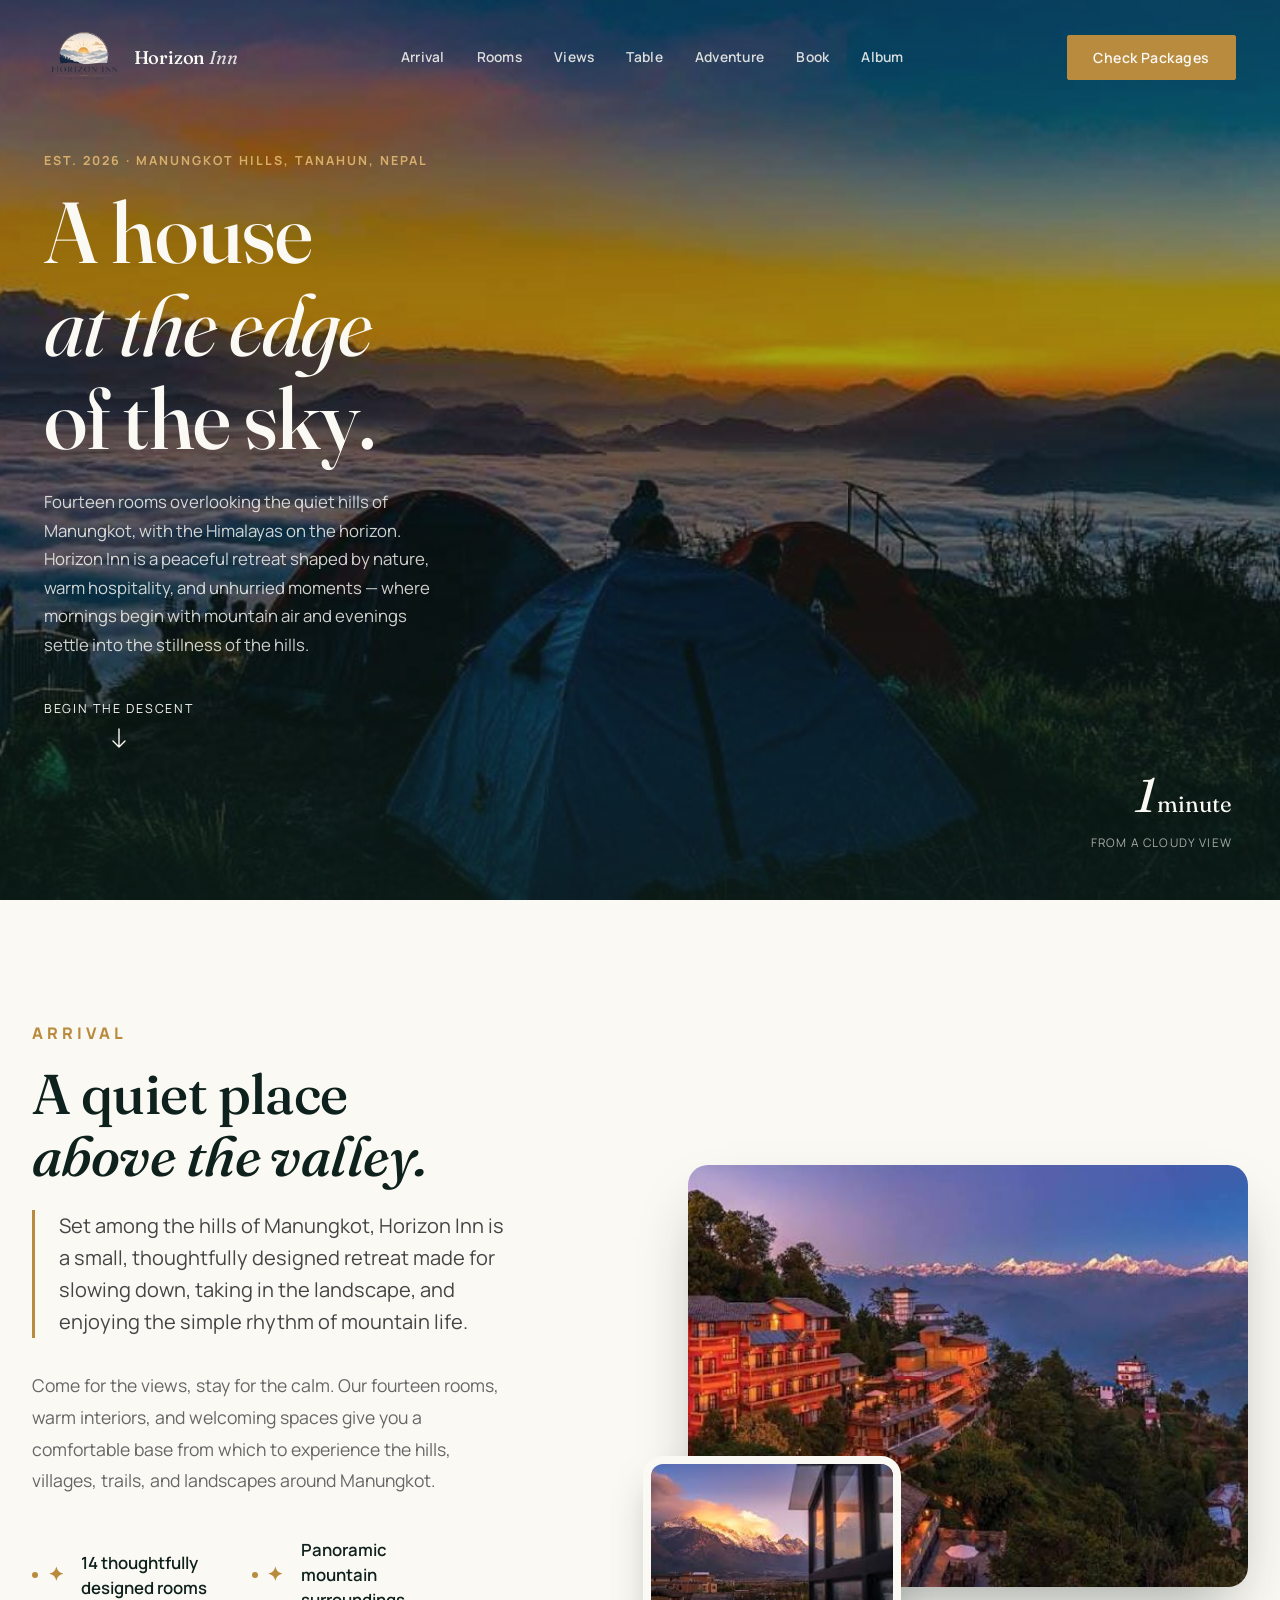
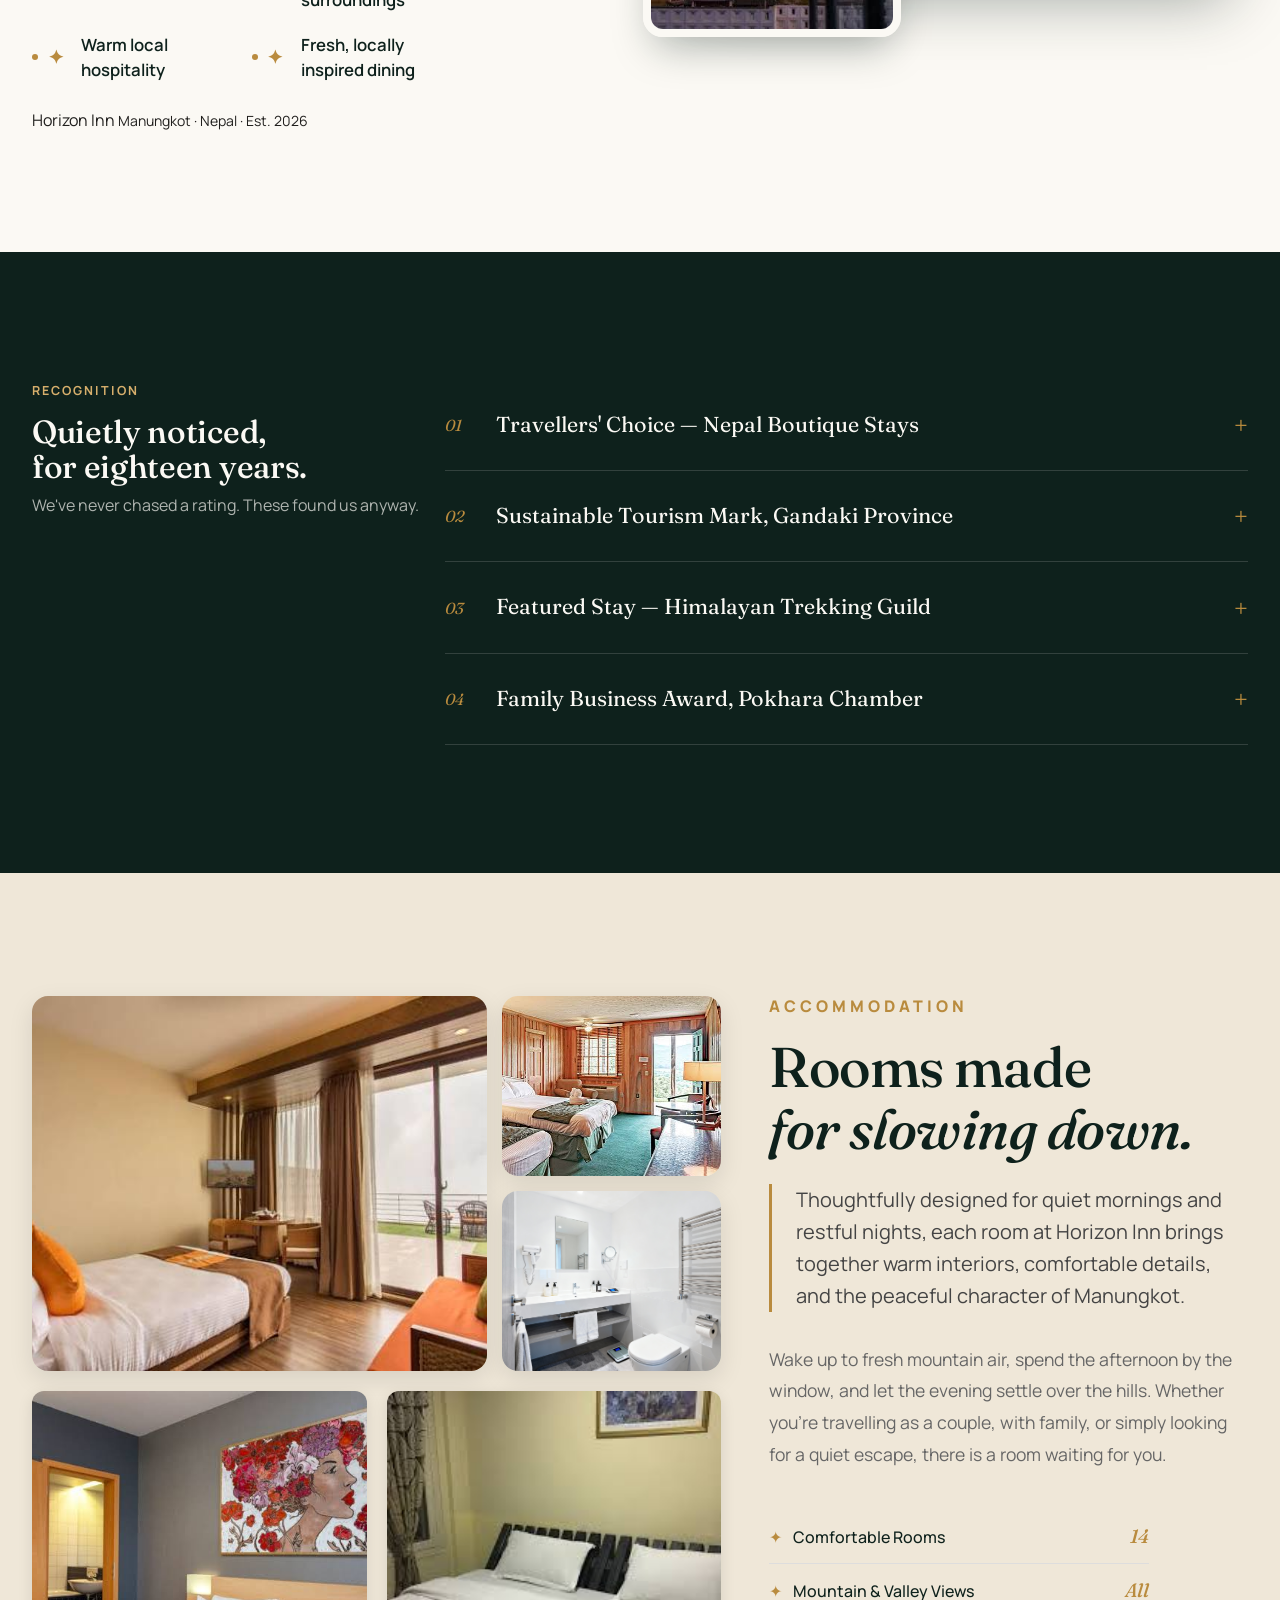
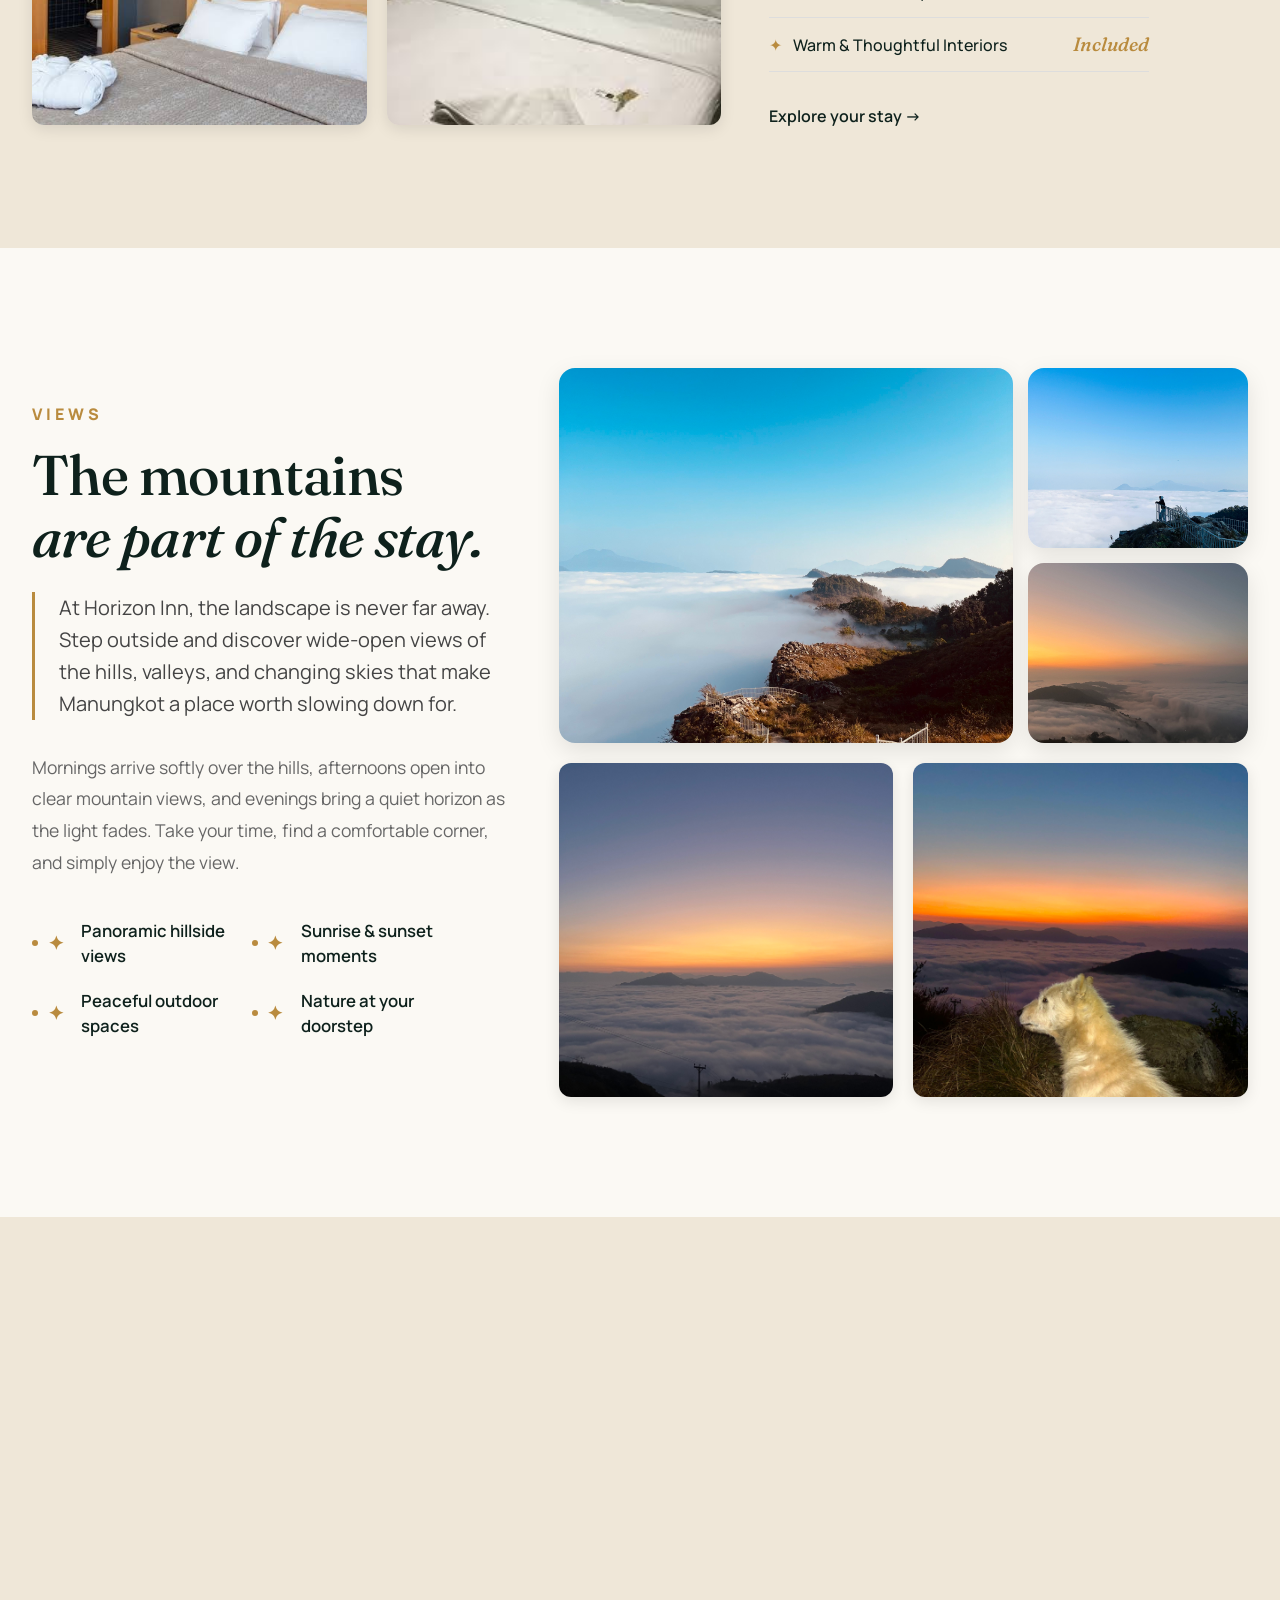
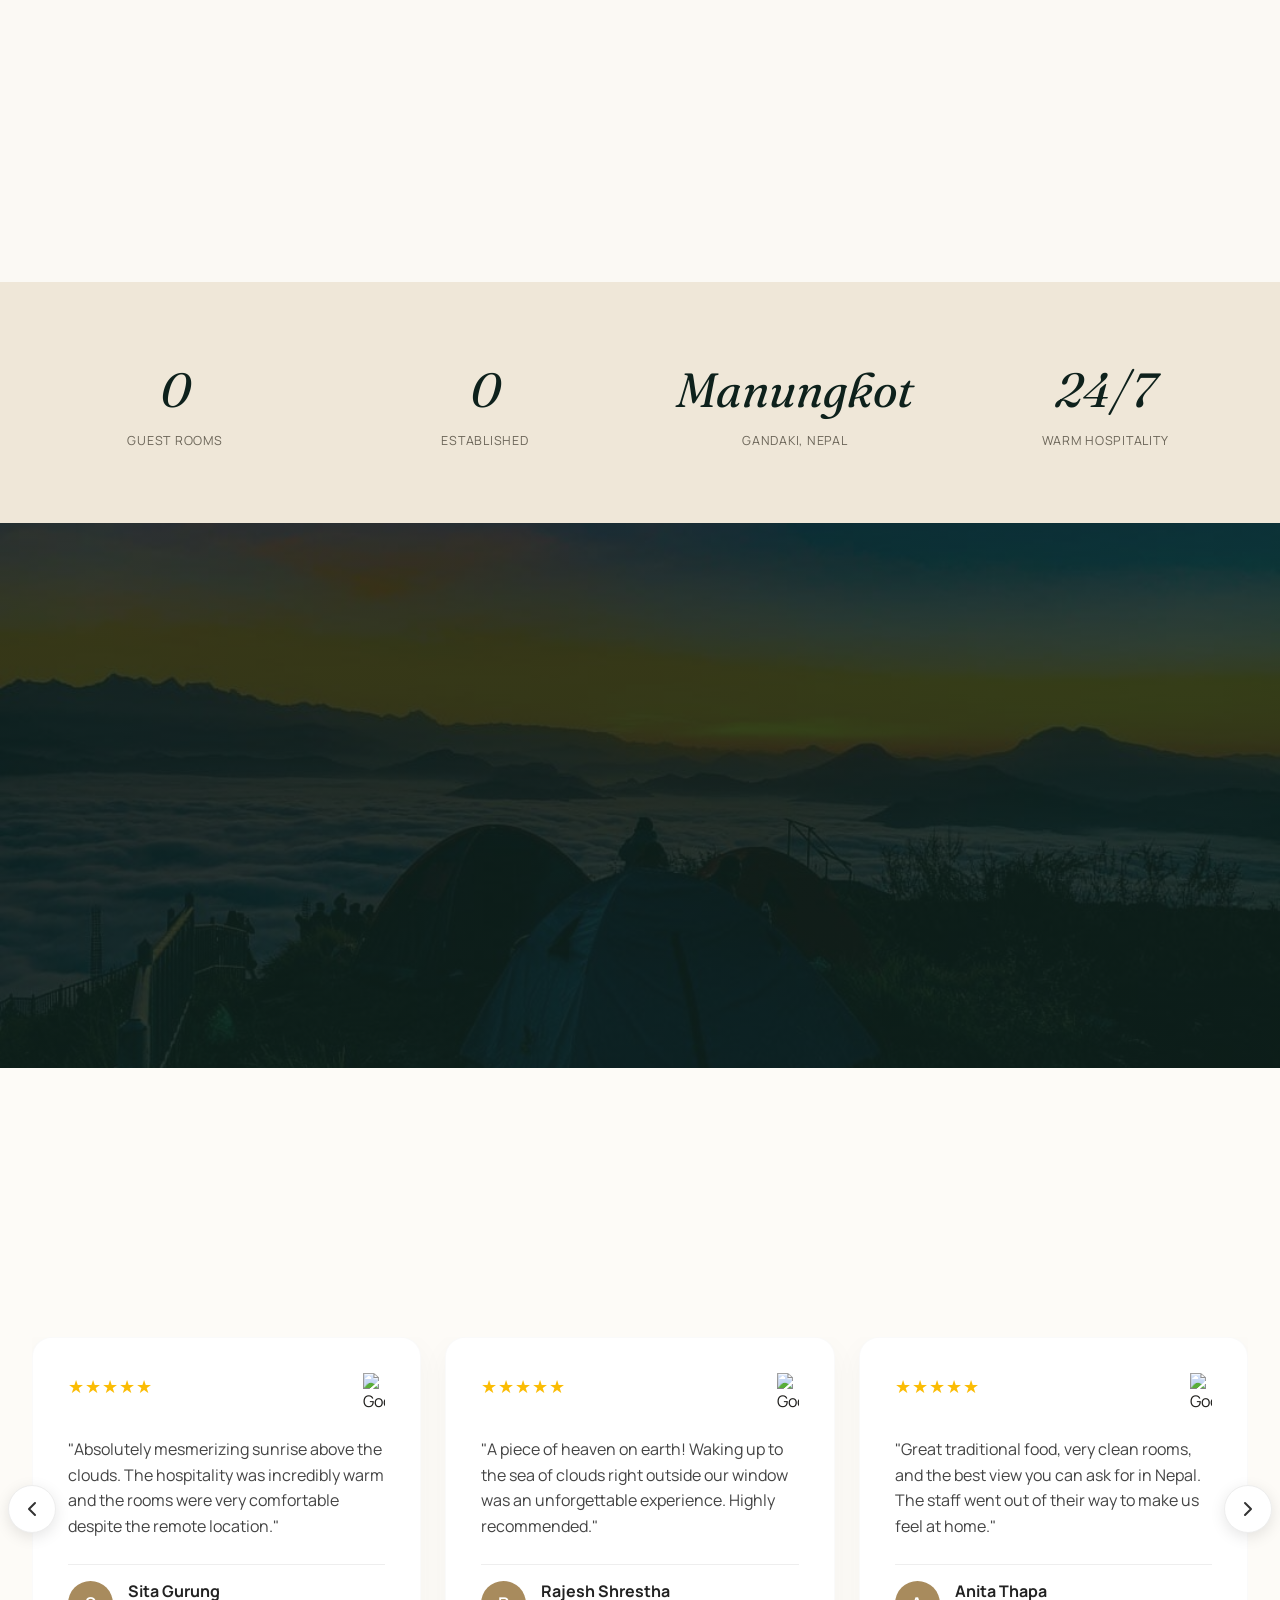
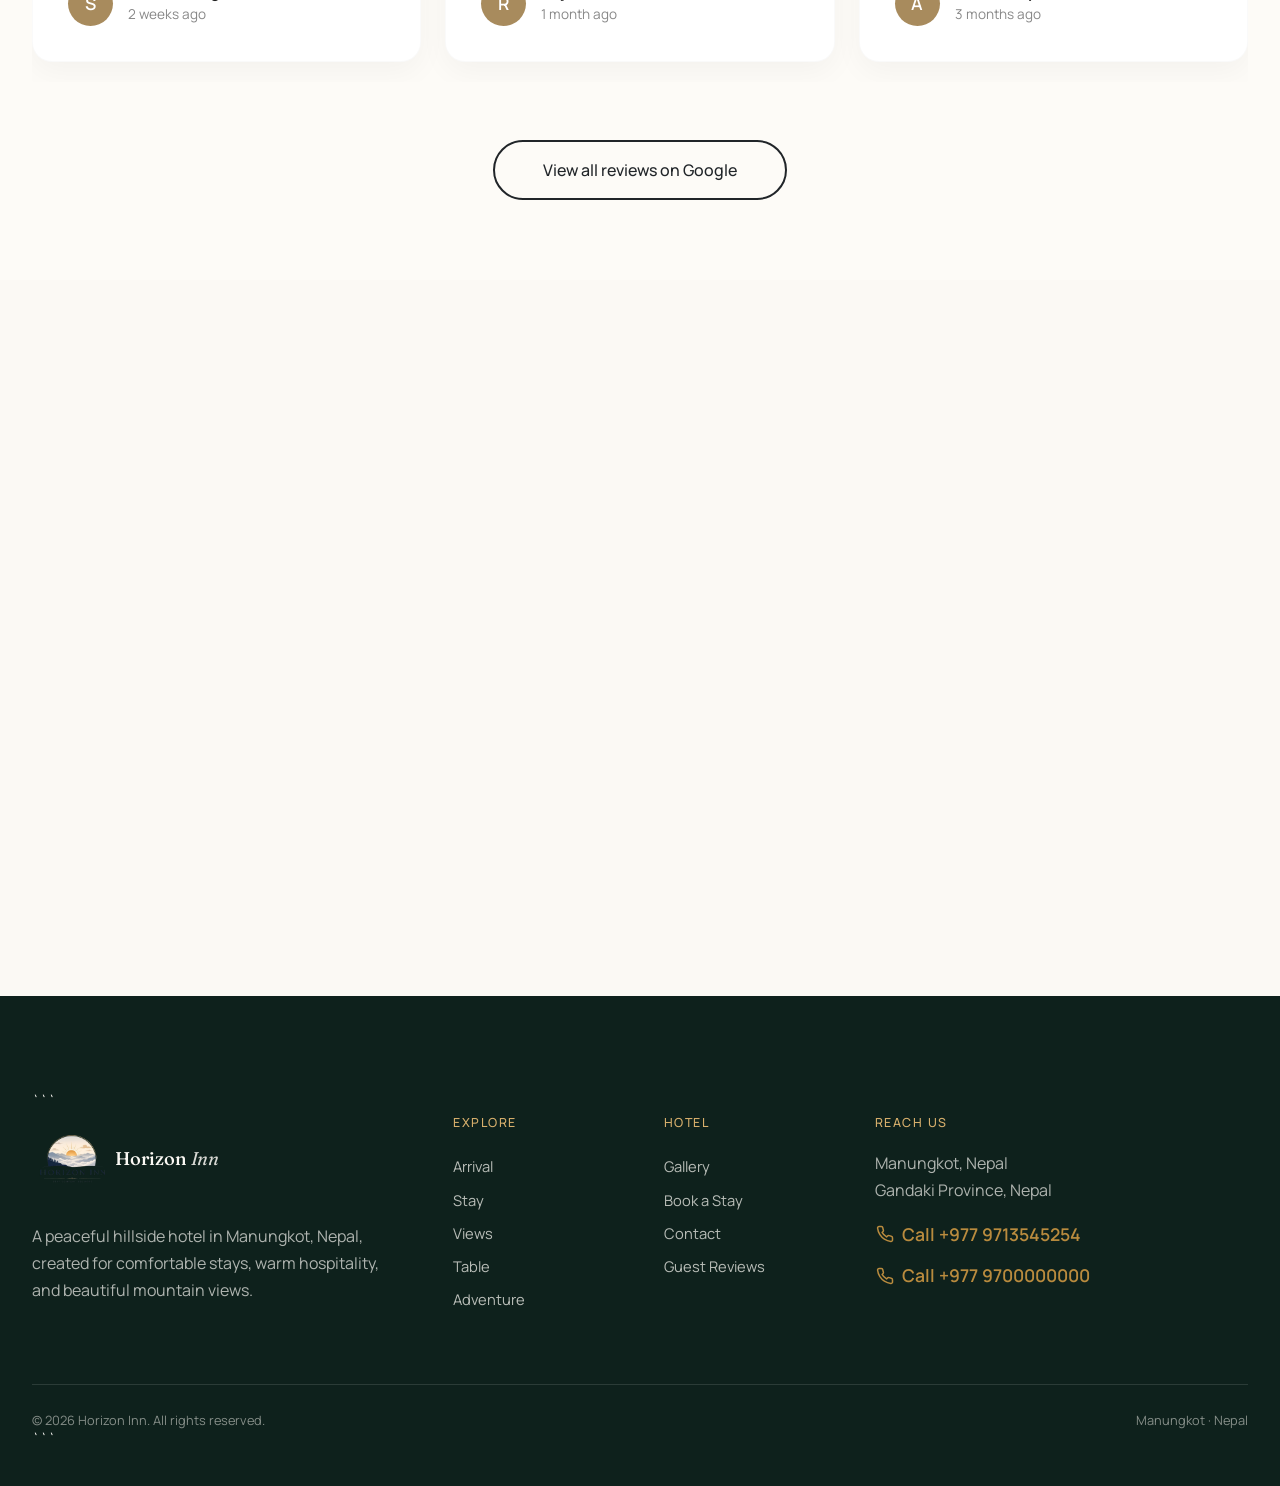
==== index.html @ 25fecc18 "Initial commit" ====
<!DOCTYPE html>
<html lang="en">
<head>
<meta charset="UTF-8">
<meta name="viewport" content="width=device-width, initial-scale=1.0">
<title>Horizon Inn — Himalayan Resort &amp; Spa</title>

<link rel="preconnect" href="https://fonts.googleapis.com">
<link rel="preconnect" href="https://fonts.gstatic.com" crossorigin>
<link href="https://fonts.googleapis.com/css2?family=Fraunces:ital,opsz,wght@0,9..144,300;0,9..144,400;0,9..144,500;0,9..144,600;1,9..144,400&family=Manrope:wght@400;500;600;700;800&display=swap" rel="stylesheet">

<link href="https://cdn.jsdelivr.net/npm/bootstrap@5.3.3/dist/css/bootstrap.min.css" rel="stylesheet">
<link rel="stylesheet" href="style.css">
</head>
<body>

<!-- NAV -->

<header class="site-nav" id="siteNav">
  <div class="nav-inner">

    <!-- BRAND -->
    <a href="#top" class="brand">
      <img
        src="images/logo1.png"
        alt="Horizon Inn Logo"
        style="height: 80px; width: auto; object-fit: contain;"
      >
      <span class="brand-text">Horizon <em>Inn</em></span>
    </a>

    <!-- DESKTOP NAVIGATION -->
    <nav class="nav-links d-none d-lg-flex" aria-label="Primary">

      <a href="#arrival">
        Arrival
      </a>

      <a href="#stay">
        Rooms
      </a>

      <a href="#view">
        Views
      </a>

      <a href="#gastronomy">
        Table
      </a>

      <a href="#adventure">
        Adventure
      </a>

      <a href="#book">
        Book
      </a>

      <a href="album.html" class="nav-link-highlight">
        Album
      </a>

    </nav>

    <!-- CHECK PACKAGES -->
    <button
      class="btn btn-brass d-none d-lg-inline-flex"
      data-bs-toggle="modal"
      data-bs-target="#bookModal"
    >
      Check Packages
    </button>

    <!-- MOBILE MENU BUTTON -->
    <button
      class="nav-toggle d-lg-none"
      id="navToggle"
      aria-label="Open menu"
      aria-expanded="false"
    >
      <span></span>
      <span></span>
      <span></span>
    </button>

  </div>

  <!-- MOBILE NAVIGATION -->
  <div class="mobile-panel" id="mobilePanel">

    <a href="#arrival">Arrival
    </a>

    <a href="#stay">Rooms
    </a>

    <a href="#view">Views
    </a>

    <a href="#gastronomy">Table
    </a>

    <a href="#adventure">Adventure
    </a>

    <a href="#book">Book
    </a>

    <a href="album.html">Album
    </a>

  </div>
</header>

<!-- HERO -->
<section class="hero" id="top">
  <div class="hero-bg">
    <img src="images/main.jpg" alt="Himalayan peaks at dawn over Horizon Inn" loading="eager">
    <div class="hero-scrim"></div>
  </div>

  <div class="hero-content">
    <p class="eyebrow" data-reveal>Est. 2026 · Manungkot Hills, Tanahun, Nepal</p>
    <h1 data-reveal>A house<br><span class="italic">at the edge</span><br>of the sky.</h1>
    <p class="hero-sub" data-reveal>Fourteen rooms overlooking the quiet hills of Manungkot, with the Himalayas on the horizon. Horizon Inn is a peaceful retreat shaped by nature, warm hospitality, and unhurried moments — where mornings begin with mountain air and evenings settle into the stillness of the hills.</p>
    <a href="#arrival" class="scroll-cue" data-reveal>
      <span>Begin the descent</span>
      <svg width="14" height="22" viewBox="0 0 14 22"><path d="M7 1v18M1 13l6 6 6-6" stroke="currentColor" stroke-width="1.4" fill="none" stroke-linecap="round" stroke-linejoin="round"/></svg>
    </a>
  </div>

  <div class="hero-count">
    <span class="count-num" data-count="1">0</span><span class="count-suffix">minute</span>
    <span class="count-label"> from a cloudy view</span>
  </div>
</section>

<!-- I. ARRIVAL / ABOUT -->
<style>
  .arrival-img-wrapper .img-a, .arrival-img-wrapper .img-b {
    border-radius: 20px;
    transition: all 0.5s cubic-bezier(0.25, 0.8, 0.25, 1);
  }
  .arrival-img-wrapper .img-b {
    border: 8px solid var(--ivory);
  }
  .arrival-img-wrapper:hover .img-a {
    filter: brightness(1.1) saturate(1.15) sepia(0.05);
    transform: translateY(-8px) scale(1.02);
    box-shadow: 0 25px 50px rgba(0,0,0,0.15);
  }
  .arrival-img-wrapper:hover .img-b {
    filter: brightness(1.15) saturate(1.1);
    transform: translateY(8px) scale(1.05);
    box-shadow: 0 15px 35px rgba(0,0,0,0.2);
  }
</style>
<section class="section chapter" id="arrival">
  <div class="container">
    <div class="row align-items-center g-5">

      <!-- TEXT -->
      <div class="col-lg-5" data-reveal>
        
        <p class="eyebrow" style="font-weight: 800; font-size: 1rem; color: var(--brass); letter-spacing: 4px; text-transform: uppercase; margin-bottom: 1rem;">ARRIVAL</p>
        <h2 style="font-size: 3.5rem; line-height: 1.1; margin-bottom: 1.5rem; font-family: 'Fraunces', serif;">A quiet place<br><span style="color: var(--pine-deep); font-style: italic;">above the valley.</span></h2>
        
        <div style="border-left: 3px solid var(--brass); padding-left: 1.5rem; margin-bottom: 2rem;">
          <p class="lead-text" style="font-size: 1.25rem; color: #444; line-height: 1.6;">
            Set among the hills of Manungkot, Horizon Inn is a small, thoughtfully
            designed retreat made for slowing down, taking in the landscape, and
            enjoying the simple rhythm of mountain life.
          </p>
        </div>
        
        <p style="font-size: 1.1rem; color: #666; line-height: 1.8; margin-bottom: 2.5rem;">
          Come for the views, stay for the calm. Our fourteen rooms, warm
          interiors, and welcoming spaces give you a comfortable base from
          which to experience the hills, villages, trails, and landscapes
          around Manungkot.
        </p>

        <div class="trait-grid two-col" style="display: grid; grid-template-columns: 1fr 1fr; gap: 1.2rem;">
          <div class="trait" style="font-weight: 600; font-size: 1.05rem; color: var(--pine-deep);"><span style="color: var(--brass); margin-right: 8px; font-size: 1.2rem;">✦</span> 14 thoughtfully designed rooms</div>
          <div class="trait" style="font-weight: 600; font-size: 1.05rem; color: var(--pine-deep);"><span style="color: var(--brass); margin-right: 8px; font-size: 1.2rem;">✦</span> Panoramic mountain surroundings</div>
          <div class="trait" style="font-weight: 600; font-size: 1.05rem; color: var(--pine-deep);"><span style="color: var(--brass); margin-right: 8px; font-size: 1.2rem;">✦</span> Warm local hospitality</div>
          <div class="trait" style="font-weight: 600; font-size: 1.05rem; color: var(--pine-deep);"><span style="color: var(--brass); margin-right: 8px; font-size: 1.2rem;">✦</span> Fresh, locally inspired dining</div>
        </div>
        <div class="arrival-note">
          <span>Horizon Inn</span>
          <small>Manungkot · Nepal · Est. 2026</small>
        </div>
      </div>

      <!-- IMAGES (ON THE RIGHT SIDE) -->
      <div class="col-lg-7" data-reveal>
        <div class="stack-frame arrival-img-wrapper">
          <img class="img-a" src="images/hotalview1.jpeg" alt="Horizon Inn overlooking the hills of Manungkot">
          <img class="img-b" src="images/hotalview2.jpeg" alt="Interior and surroundings of Horizon Inn">
        </div>
      </div>

    </div>
  </div>
</section>

<!-- AWARDS / RECOGNITION ACCORDION -->
<section class="section accolades">
  <div class="container">
    <div class="row">
      <div class="col-lg-4" data-reveal>
        <p class="eyebrow eyebrow-light">Recognition</p>
        <h2 class="text-ivory">Quietly noticed,<br>for eighteen years.</h2>
        <p class="text-ivory-70">We've never chased a rating. These found us anyway.</p>
      </div>
      <div class="col-lg-8" data-reveal>
        <div class="accordion accolade-accordion" id="accoladeAccordion">

          <div class="accolade-item">
            <button class="accolade-toggle" data-bs-toggle="collapse" data-bs-target="#acc1">
              <span class="acc-num">01</span>
              <span class="acc-title">Travellers' Choice — Nepal Boutique Stays</span>
              <span class="acc-plus">+</span>
            </button>
            <div id="acc1" class="collapse accolade-body" data-bs-parent="#accoladeAccordion">
              <p>Named among the top small hotels in Nepal three years running, based on guest reviews rather than paid placement — the only metric we've ever cared about.</p>
            </div>
          </div>

          <div class="accolade-item">
            <button class="accolade-toggle" data-bs-toggle="collapse" data-bs-target="#acc2">
              <span class="acc-num">02</span>
              <span class="acc-title">Sustainable Tourism Mark, Gandaki Province</span>
              <span class="acc-plus">+</span>
            </button>
            <div id="acc2" class="collapse accolade-body" data-bs-parent="#accoladeAccordion">
              <p>Awarded for solar water heating, greywater reuse in the terraced gardens, and a kitchen that sources over 70% of produce within an eight-kilometre radius.</p>
            </div>
          </div>

          <div class="accolade-item">
            <button class="accolade-toggle" data-bs-toggle="collapse" data-bs-target="#acc3">
              <span class="acc-num">03</span>
              <span class="acc-title">Featured Stay — Himalayan Trekking Guild</span>
              <span class="acc-plus">+</span>
            </button>
            <div id="acc3" class="collapse accolade-body" data-bs-parent="#accoladeAccordion">
              <p>Recommended as a base camp for the Mardi Himal and Poon Hill routes, thanks to our in-house guiding team and early-departure breakfasts.</p>
            </div>
          </div>

          <div class="accolade-item">
            <button class="accolade-toggle" data-bs-toggle="collapse" data-bs-target="#acc4">
              <span class="acc-num">04</span>
              <span class="acc-title">Family Business Award, Pokhara Chamber</span>
              <span class="acc-plus">+</span>
            </button>
            <div id="acc4" class="collapse accolade-body" data-bs-parent="#accoladeAccordion">
              <p>Recognised for three generations of continuous family ownership and for training over forty local staff who've gone on to lead their own ventures.</p>
            </div>
          </div>

        </div>
      </div>
    </div>
  </div>
</section>

<!-- II. STAY -->
<style>
  .stay-gallery {
    display: grid;
    grid-template-columns: 1.2fr 0.8fr;
    gap: 1.5rem;
  }
  .stay-gallery img {
    width: 100%;
    height: 100%;
    min-height: 250px;
    object-fit: cover;
    border-radius: 20px;
    box-shadow: 0 10px 30px rgba(0,0,0,0.08);
    transition: all 0.5s cubic-bezier(0.25, 0.8, 0.25, 1);
  }
  .stay-gallery img:hover {
    transform: scale(1.03) translateY(-5px);
    box-shadow: 0 20px 40px rgba(0,0,0,0.15);
    filter: brightness(1.05);
  }
  .room-list li {
    transition: padding-left 0.3s ease;
  }
  .room-list li:hover {
    padding-left: 10px;
    color: var(--brass);
    border-bottom-color: var(--brass-light);
  }
</style>
<section class="section chapter alt" id="stay">
  <div class="container">
    <div class="row align-items-center g-5 flex-lg-row-reverse">
      
      <!-- TEXT -->
      <div class="col-lg-5" data-reveal>
        <p class="eyebrow" style="font-weight: 800; font-size: 1rem; color: var(--brass); letter-spacing: 4px; text-transform: uppercase; margin-bottom: 1rem;">ACCOMMODATION</p>
        <h2 style="font-size: 3.5rem; line-height: 1.1; margin-bottom: 1.5rem; font-family: 'Fraunces', serif;">Rooms made<br><span style="color: var(--pine-deep); font-style: italic;">for slowing down.</span></h2>
        
        <div style="border-left: 3px solid var(--brass); padding-left: 1.5rem; margin-bottom: 2rem;">
          <p class="lead-text" style="font-size: 1.25rem; color: #444; line-height: 1.6;">
            Thoughtfully designed for quiet mornings and restful nights, each room
            at Horizon Inn brings together warm interiors, comfortable details,
            and the peaceful character of Manungkot.
          </p>
        </div>
        
        <p style="font-size: 1.1rem; color: #666; line-height: 1.8; margin-bottom: 2.5rem;">
          Wake up to fresh mountain air, spend the afternoon by the window,
          and let the evening settle over the hills. Whether you're travelling
          as a couple, with family, or simply looking for a quiet escape,
          there is a room waiting for you.
        </p>

        <ul class="room-list" style="list-style: none; padding: 0; margin-bottom: 2rem;">
          <li style="display: flex; justify-content: space-between; padding: 12px 0; border-bottom: 1px solid #ddd; font-weight: 500;">
            <span><span style="color: var(--brass); margin-right: 8px;">✦</span> Comfortable Rooms</span>
            <em style="color: var(--brass);">14</em>
          </li>
          <li style="display: flex; justify-content: space-between; padding: 12px 0; border-bottom: 1px solid #ddd; font-weight: 500;">
            <span><span style="color: var(--brass); margin-right: 8px;">✦</span> Mountain & Valley Views</span>
            <em style="color: var(--brass);">All</em>
          </li>
          <li style="display: flex; justify-content: space-between; padding: 12px 0; border-bottom: 1px solid #ddd; font-weight: 500;">
            <span><span style="color: var(--brass); margin-right: 8px;">✦</span> Warm & Thoughtful Interiors</span>
            <em style="color: var(--brass);">Included</em>
          </li>
        </ul>

        <a href="#book" class="link-underline">Explore your stay →</a>
      </div>

      <!-- IMAGES -->
      <div class="col-lg-7" data-reveal>
        <div class="views-bento">
          <div class="bento-item item-1">
            <img src="images/rooms1.jpeg" alt="Guest room at Horizon Inn in Manungkot">
          </div>
          <div class="bento-item item-2">
            <img src="images/room2.jpeg" alt="Mountain view from Horizon Inn room">
          </div>
          <div class="bento-item item-3">
            <img src="images/room3.jpeg" alt="Comfortable guest room">
          </div>
        </div>
        <div class="views-bento-small">
          <div class="bento-item">
            <img src="images/room4.jpeg" alt="Room details">
          </div>
          <div class="bento-item">
            <img src="images/room5.jpeg" alt="Cozy stay">
          </div>
        </div>
      </div>

    </div>
  </div>
</section>


<!-- III. THE VIEW -->
<style>
  .view-img-wrapper .img-a, .view-img-wrapper .img-b {
    border-radius: 20px;
    transition: all 0.5s cubic-bezier(0.25, 0.8, 0.25, 1);
  }
  .view-img-wrapper .img-b {
    border: 8px solid var(--ivory);
  }
  .view-img-wrapper:hover .img-a {
    filter: brightness(1.1) saturate(1.15) sepia(0.05);
    transform: translateY(-8px) scale(1.02);
    box-shadow: 0 25px 50px rgba(0,0,0,0.15);
  }
  .view-img-wrapper:hover .img-b {
    filter: brightness(1.15) saturate(1.1);
    transform: translateY(8px) scale(1.05);
    box-shadow: 0 15px 35px rgba(0,0,0,0.2);
  }
</style>
<section class="section chapter" id="view">
  <div class="container">
    <div class="row align-items-center g-5">

      <div class="col-lg-5" data-reveal>
        
        <p class="eyebrow" style="font-weight: 800; font-size: 1rem; color: var(--brass); letter-spacing: 4px; text-transform: uppercase; margin-bottom: 1rem;">VIEWS</p>
        <h2 style="font-size: 3.5rem; line-height: 1.1; margin-bottom: 1.5rem; font-family: 'Fraunces', serif;">The mountains<br><span style="color: var(--pine-deep); font-style: italic;">are part of the stay.</span></h2>
        
        <div style="border-left: 3px solid var(--brass); padding-left: 1.5rem; margin-bottom: 2rem;">
          <p class="lead-text" style="font-size: 1.25rem; color: #444; line-height: 1.6;">
            At Horizon Inn, the landscape is never far away. Step outside and
            discover wide-open views of the hills, valleys, and changing skies
            that make Manungkot a place worth slowing down for.
          </p>
        </div>
        
        <p style="font-size: 1.1rem; color: #666; line-height: 1.8; margin-bottom: 2.5rem;">
          Mornings arrive softly over the hills, afternoons open into clear
          mountain views, and evenings bring a quiet horizon as the light
          fades. Take your time, find a comfortable corner, and simply enjoy
          the view.
        </p>

        <div class="trait-grid two-col" style="display: grid; grid-template-columns: 1fr 1fr; gap: 1.2rem;">
          <div class="trait" style="font-weight: 600; font-size: 1.05rem; color: var(--pine-deep);"><span style="color: var(--brass); margin-right: 8px; font-size: 1.2rem;">✦</span> Panoramic hillside views</div>
          <div class="trait" style="font-weight: 600; font-size: 1.05rem; color: var(--pine-deep);"><span style="color: var(--brass); margin-right: 8px; font-size: 1.2rem;">✦</span> Sunrise & sunset moments</div>
          <div class="trait" style="font-weight: 600; font-size: 1.05rem; color: var(--pine-deep);"><span style="color: var(--brass); margin-right: 8px; font-size: 1.2rem;">✦</span> Peaceful outdoor spaces</div>
          <div class="trait" style="font-weight: 600; font-size: 1.05rem; color: var(--pine-deep);"><span style="color: var(--brass); margin-right: 8px; font-size: 1.2rem;">✦</span> Nature at your doorstep</div>
        </div>
      </div>

      <div class="col-lg-7" data-reveal>
        <style>
          .views-bento {
            display: grid;
            grid-template-columns: repeat(3, 1fr);
            grid-template-rows: repeat(2, 180px);
            gap: 15px;
          }
          .views-bento .bento-item {
            border-radius: 16px;
            overflow: hidden;
            box-shadow: 0 8px 24px rgba(0,0,0,0.1);
            transition: transform 0.4s cubic-bezier(0.25, 0.8, 0.25, 1), box-shadow 0.4s ease;
          }
          .views-bento .bento-item img {
            width: 100%;
            height: 100%;
            object-fit: cover;
            transition: transform 0.5s ease;
          }
          .views-bento .bento-item:hover {
            transform: translateY(-5px);
            box-shadow: 0 15px 35px rgba(0,0,0,0.2);
            z-index: 2;
          }
          .views-bento .bento-item:hover img {
            transform: scale(1.08);
          }
          .views-bento .item-1 { grid-column: span 2; grid-row: span 2; }
          .views-bento .item-2 { grid-column: span 1; grid-row: span 1; }
          .views-bento .item-3 { grid-column: span 1; grid-row: span 1; }

          .views-bento-small {
            display: grid;
            grid-template-columns: repeat(2, 1fr);
            gap: 20px;
            margin-top: 20px;
          }
          .views-bento-small .bento-item {
            aspect-ratio: 1 / 1;
            border-radius: 12px;
            overflow: hidden;
            box-shadow: 0 4px 15px rgba(0,0,0,0.1);
            transition: transform 0.4s ease;
          }
          .views-bento-small .bento-item img {
            width: 100%;
            height: 100%;
            object-fit: cover;
            transition: transform 0.5s ease;
          }
          .views-bento-small .bento-item:hover {
            transform: translateY(-5px) scale(1.02);
            box-shadow: 0 10px 25px rgba(0,0,0,0.15);
          }
          .views-bento-small .bento-item:hover img {
            transform: scale(1.05);
          }
          
          @media (max-width: 768px) {
            .views-bento {
              grid-template-columns: 1fr 1fr;
              grid-template-rows: auto 150px;
            }
            .views-bento .item-1 { grid-column: span 2; grid-row: span 1; height: 250px; }
            .views-bento .item-2, .views-bento .item-3 { grid-column: span 1; grid-row: span 1; }
            .views-bento-small {
              grid-template-columns: 1fr;
            }
            .views-bento-small .bento-item { height: auto; aspect-ratio: 1 / 1; }
          }
        </style>

        <div class="views-bento">
          <div class="bento-item item-1">
            <img src="images/view1.jpg" alt="Mountain and valley view">
          </div>
          <div class="bento-item item-2">
            <img src="images/view2.jpg" alt="View from Horizon Inn">
          </div>
          <div class="bento-item item-3">
            <img src="images/view3.jpg" alt="Beautiful landscape">
          </div>
        </div>
        <div class="views-bento-small">
          <div class="bento-item">
            <img src="images/view4.jpg" alt="Scenic view 4">
          </div>
          <div class="bento-item">
            <img src="images/view6.jpg" alt="Scenic view 6">
          </div>
        </div>
      </div>

    </div>
  </div>
</section>

<!-- IV. GASTRONOMY -->
<section class="section chapter alt" id="gastronomy">
  <div class="container">
    <div class="row align-items-center g-5 flex-lg-row-reverse">
      <div class="col-lg-5" data-reveal>
        
        <p class="eyebrow" style="font-weight: 800; font-size: 1rem; color: var(--brass); letter-spacing: 4px; text-transform: uppercase; margin-bottom: 1rem;">DINING</p>
        <h2 style="font-size: 3.5rem; line-height: 1.1; margin-bottom: 1.5rem; font-family: 'Fraunces', serif;">Dinner comes<br><span style="color: var(--pine-deep); font-style: italic;">from the terrace below.</span></h2>
        
        <div style="border-left: 3px solid var(--brass); padding-left: 1.5rem; margin-bottom: 2rem;">
          <p class="lead-text" style="font-size: 1.25rem; color: #444; line-height: 1.6;">
            Our kitchen runs on what's in season on our own terraces — millet, buckwheat, mountain greens — cooked over wood in the old Newari style, alongside a short list of regional wines.
          </p>
        </div>
        <div class="row g-3 mt-2">
          <div class="col-6"><div class="mini-card"><h6>The Hearth</h6><p>Wood-fired dining room, 28 covers</p></div></div>
          <div class="col-6"><div class="mini-card"><h6>Terrace Bar</h6><p>Sundowners over the valley</p></div></div>
        </div>
      </div>
      <div class="col-lg-7" data-reveal>
        <div class="views-bento">
          <div class="bento-item item-1">
            <img src="images/table1.jpeg" alt="Wood-fired dining room">
          </div>
          <div class="bento-item item-2">
            <img src="images/table2.png" alt="Terrace bar at sunset">
          </div>
          <div class="bento-item item-3">
            <img src="images/table3.avif" alt="Dining setting">
          </div>
        </div>
        <div class="views-bento-small">
          <div class="bento-item">
            <img src="images/table4(barbi).png" alt="Barbecue setting">
          </div>
          <div class="bento-item">
            <img src="images/table5.jpeg" alt="Special dining experience">
          </div>
        </div>
      </div>
    </div>
  </div>
</section>

<!-- V. AROUND MANUNGKOT — places & experiences -->
<section class="section services" id="adventure">
  <div class="container">

    <div class="row mb-5">
      <div class="col-lg-6" data-reveal>

        <p class="eyebrow"
          style="font-weight: 800; font-size: 1rem; color: var(--brass);
          letter-spacing: 4px; text-transform: uppercase; margin-bottom: 1rem;">
          AROUND MANUNGKOT
        </p>

        <h2 style="font-size: 3.5rem; line-height: 1.1;
          margin-bottom: 1.5rem; font-family: 'Fraunces', serif;">
          Places worth<br>
          <span style="color: var(--pine-deep); font-style: italic;">
            taking the road for.
          </span>
        </h2>

        <p class="lead-text">
          Stay in Manungkot and take your time exploring the hills,
          villages, viewpoints and towns that surround us.
        </p>

      </div>
    </div>


    <div class="row g-4">

      <!-- 01. MANUNGKOT VILLAGE -->
      <div class="col-md-6 col-lg-4" data-reveal>
  <div class="service-card">

    <div class="service-img">
      <img
        src="images/view1.jpg"
        alt="Clouds drifting through the hills of Manungkot"
      >
    </div>

    <h5>Cloud Views</h5>

    <p>
      Watch the clouds drift through the hills of Manungkot, filling the
      valleys with mist and changing the landscape from one moment to the
      next.
    </p>

  </div>
</div>


      <!-- 02. BANDIPUR -->
      <div class="col-md-6 col-lg-4" data-reveal>
        <div class="service-card">

          <div class="service-img">
            <img
              src="images/bandipur.jpg"
              alt="Bandipur Nepal"
            >
          </div>

          <h5>Bandipur</h5>

          <p>
            Wander through the charming hilltop town of Bandipur, known
            for its traditional Newari architecture, stone streets,
            mountain views and relaxed atmosphere.
          </p>

        </div>
      </div>


      <!-- 03. POKHARA -->
      <div class="col-md-6 col-lg-4" data-reveal>
        <div class="service-card">

          <div class="service-img">
            <img
              src="images/pokhara.jpeg"
              alt="Pokhara Nepal"
            >
          </div>

          <h5>Pokhara</h5>

          <p>
            Spend a day discovering Pokhara — from the shores of Phewa
            Lake and lakeside cafés to mountain views, local markets
            and the city's many outdoor experiences.
          </p>

        </div>
      </div>


      <!-- 04. HILLSIDE WALK -->
      <div class="col-md-6 col-lg-4" data-reveal>
        <div class="service-card">

          <div class="service-img">
            <img
              src="images/hillside walk.jpeg"
              alt="Hillside walking trail around Manungkot"
            >
          </div>

          <h5>Hillside Walks</h5>

          <p>
            Follow quiet paths through the surrounding hills and
            countryside, passing terraces, forests and small settlements
            along the way.
          </p>

        </div>
      </div>


      <!-- 05. SUNRISE & SUNSET -->
      <div class="col-md-6 col-lg-4" data-reveal>
        <div class="service-card">

          <div class="service-img">
            <img
              src="images/sunrise.jpeg"
              alt="Sunrise over the hills from Manungkot"
            >
          </div>

          <h5>Sunrise &amp; Sunset</h5>

          <p>
            Start the morning with changing light across the hills and
            return in the evening as the landscape turns golden beneath
            the open Himalayan sky.
          </p>

        </div>
      </div>


      <!-- 06. LOCAL EXPERIENCE -->
      <div class="col-md-6 col-lg-4" data-reveal>
        <div class="service-card">

          <div class="service-img">
            <img
              src="images/local-life.jpg"
              alt="Local village life around Manungkot"
            >
          </div>

          <h5>Local Life</h5>

          <p>
            Meet the people, discover local traditions and experience
            the slower side of life in the villages and hills around
            Manungkot.
          </p>

        </div>
      </div>

    </div>
  </div>
</section>

<!-- STATS STRIP -->
<section class="stats-strip">
  <div class="container">
    <div class="row text-center g-4">

      <div class="col-6 col-lg-3">
        <span class="stat-num" data-count="14">0</span>
        <span class="stat-label">Guest Rooms</span>
      </div>

      <div class="col-6 col-lg-3">
        <span class="stat-num" data-count="2026">0</span>
        <span class="stat-label">Established</span>
      </div>

      <div class="col-6 col-lg-3">
        <span class="stat-num">Manungkot</span>
        <span class="stat-label">Gandaki, Nepal</span>
      </div>

      <div class="col-6 col-lg-3">
        <span class="stat-num">24/7</span>
        <span class="stat-label">Warm Hospitality</span>
      </div>

    </div>
  </div>
</section>

<!-- VI. BOOK -->
<section class="section booking" id="book">
  <div class="booking-bg">
    <img src="images/main.jpg" alt="Horizon Inn at dusk">
  </div>
  <div class="container position-relative">
    <div class="row justify-content-center text-center">
      <div class="col-lg-7" data-reveal>
        
        <p class="eyebrow eyebrow-light">Book</p>
        <h2 class="text-ivory">Come down<br>from wherever you are.</h2>
        <p class="text-ivory-70 mb-4">Fourteen rooms mean we're often full in October and April. Write to us, or check live dates below.</p>
        <button class="btn btn-brass btn-lg" data-bs-toggle="modal" data-bs-target="#bookModal">Check Packages</button>
      </div>
    </div>
  </div>
</section>

<!-- REVIEWS SECTION -->
<section class="section reviews" id="reviews" style="background-color: #fdfbf7; padding: 80px 0;">
  <div class="container">
    <div class="row mb-5 text-center">
      <div class="col-12" data-reveal>
        <p class="eyebrow" style="color: #a88b5d; font-weight: 600; letter-spacing: 1px;">What Our Guests Say</p>
        <h2 style="font-size: 2.5rem; margin-bottom: 1rem; font-family: 'Fraunces', serif;">Real experiences from guests who stayed with us</h2>
        <div class="d-flex justify-content-center align-items-center gap-2 mt-3">
          <span style="font-size: 1.5rem; color: #fbbc04; letter-spacing: 2px;">★★★★★</span>
          <span style="font-weight: 700; font-size: 1.2rem; color: #333;">4.9</span>
          <span style="color: #6c757d; font-size: 0.9rem;">(57 Google Reviews)</span>
        </div>
      </div>
    </div>
    
    <div class="position-relative">
      <div class="review-carousel-container" style="overflow: hidden; padding: 10px 0;">
        <div class="review-carousel d-flex gap-4" style="overflow-x: auto; scroll-snap-type: x mandatory; scroll-behavior: smooth; padding-bottom: 20px; scrollbar-width: none; -ms-overflow-style: none;">
          
          <!-- Review 1 -->
          <div class="review-card flex-shrink-0" style="width: calc(33.333% - 1rem); scroll-snap-align: start; background: white; border-radius: 20px; padding: 35px; box-shadow: 0 10px 30px rgba(0,0,0,0.04); border: 1px solid rgba(0,0,0,0.02);">
            <div class="d-flex justify-content-between align-items-start mb-4">
              <div class="stars" style="color: #fbbc04; font-size: 1.1rem; letter-spacing: 1px;">★★★★★</div>
              <img src="https://upload.wikimedia.org/wikipedia/commons/c/c1/Google_%22G%22_logo.svg" width="22" alt="Google">
            </div>
            <p style="font-size: 1rem; color: #444; line-height: 1.6; min-height: 100px;">"Absolutely mesmerizing sunrise above the clouds. The hospitality was incredibly warm and the rooms were very comfortable despite the remote location."</p>
            <div class="d-flex align-items-center mt-4 pt-3" style="border-top: 1px solid #eee;">
              <div style="width: 45px; height: 45px; border-radius: 50%; background: #a88b5d; color: white; display: flex; align-items: center; justify-content: center; font-weight: 600; font-size: 1.1rem; margin-right: 15px;">S</div>
              <div><h6 style="margin: 0; font-size: 1rem; font-weight: 700; color: #222;">Sita Gurung</h6><span style="font-size: 0.85rem; color: #888;">2 weeks ago</span></div>
            </div>
          </div>

          <!-- Review 2 -->
          <div class="review-card flex-shrink-0" style="width: calc(33.333% - 1rem); scroll-snap-align: start; background: white; border-radius: 20px; padding: 35px; box-shadow: 0 10px 30px rgba(0,0,0,0.04); border: 1px solid rgba(0,0,0,0.02);">
            <div class="d-flex justify-content-between align-items-start mb-4">
              <div class="stars" style="color: #fbbc04; font-size: 1.1rem; letter-spacing: 1px;">★★★★★</div>
              <img src="https://upload.wikimedia.org/wikipedia/commons/c/c1/Google_%22G%22_logo.svg" width="22" alt="Google">
            </div>
            <p style="font-size: 1rem; color: #444; line-height: 1.6; min-height: 100px;">"A piece of heaven on earth! Waking up to the sea of clouds right outside our window was an unforgettable experience. Highly recommended."</p>
            <div class="d-flex align-items-center mt-4 pt-3" style="border-top: 1px solid #eee;">
              <div style="width: 45px; height: 45px; border-radius: 50%; background: #a88b5d; color: white; display: flex; align-items: center; justify-content: center; font-weight: 600; font-size: 1.1rem; margin-right: 15px;">R</div>
              <div><h6 style="margin: 0; font-size: 1rem; font-weight: 700; color: #222;">Rajesh Shrestha</h6><span style="font-size: 0.85rem; color: #888;">1 month ago</span></div>
            </div>
          </div>

          <!-- Review 3 -->
          <div class="review-card flex-shrink-0" style="width: calc(33.333% - 1rem); scroll-snap-align: start; background: white; border-radius: 20px; padding: 35px; box-shadow: 0 10px 30px rgba(0,0,0,0.04); border: 1px solid rgba(0,0,0,0.02);">
            <div class="d-flex justify-content-between align-items-start mb-4">
              <div class="stars" style="color: #fbbc04; font-size: 1.1rem; letter-spacing: 1px;">★★★★★</div>
              <img src="https://upload.wikimedia.org/wikipedia/commons/c/c1/Google_%22G%22_logo.svg" width="22" alt="Google">
            </div>
            <p style="font-size: 1rem; color: #444; line-height: 1.6; min-height: 100px;">"Great traditional food, very clean rooms, and the best view you can ask for in Nepal. The staff went out of their way to make us feel at home."</p>
            <div class="d-flex align-items-center mt-4 pt-3" style="border-top: 1px solid #eee;">
              <div style="width: 45px; height: 45px; border-radius: 50%; background: #a88b5d; color: white; display: flex; align-items: center; justify-content: center; font-weight: 600; font-size: 1.1rem; margin-right: 15px;">A</div>
              <div><h6 style="margin: 0; font-size: 1rem; font-weight: 700; color: #222;">Anita Thapa</h6><span style="font-size: 0.85rem; color: #888;">3 months ago</span></div>
            </div>
          </div>
          
          <!-- Review 4 -->
          <div class="review-card flex-shrink-0" style="width: calc(33.333% - 1rem); scroll-snap-align: start; background: white; border-radius: 20px; padding: 35px; box-shadow: 0 10px 30px rgba(0,0,0,0.04); border: 1px solid rgba(0,0,0,0.02);">
            <div class="d-flex justify-content-between align-items-start mb-4">
              <div class="stars" style="color: #fbbc04; font-size: 1.1rem; letter-spacing: 1px;">★★★★★</div>
              <img src="https://upload.wikimedia.org/wikipedia/commons/c/c1/Google_%22G%22_logo.svg" width="22" alt="Google">
            </div>
            <p style="font-size: 1rem; color: #444; line-height: 1.6; min-height: 100px;">"One of the best camping and hotel experiences in Tanahun. The morning view is surreal. You literally feel like you are floating."</p>
            <div class="d-flex align-items-center mt-4 pt-3" style="border-top: 1px solid #eee;">
              <div style="width: 45px; height: 45px; border-radius: 50%; background: #a88b5d; color: white; display: flex; align-items: center; justify-content: center; font-weight: 600; font-size: 1.1rem; margin-right: 15px;">P</div>
              <div><h6 style="margin: 0; font-size: 1rem; font-weight: 700; color: #222;">Prakash K.</h6><span style="font-size: 0.85rem; color: #888;">4 months ago</span></div>
            </div>
          </div>

          <!-- Review 5 -->
          <div class="review-card flex-shrink-0" style="width: calc(33.333% - 1rem); scroll-snap-align: start; background: white; border-radius: 20px; padding: 35px; box-shadow: 0 10px 30px rgba(0,0,0,0.04); border: 1px solid rgba(0,0,0,0.02);">
            <div class="d-flex justify-content-between align-items-start mb-4">
              <div class="stars" style="color: #fbbc04; font-size: 1.1rem; letter-spacing: 1px;">★★★★★</div>
              <img src="https://upload.wikimedia.org/wikipedia/commons/c/c1/Google_%22G%22_logo.svg" width="22" alt="Google">
            </div>
            <p style="font-size: 1rem; color: #444; line-height: 1.6; min-height: 100px;">"The road up was a bit bumpy, but totally worth it. The staff is polite, and having a hot cup of tea above the clouds is magical."</p>
            <div class="d-flex align-items-center mt-4 pt-3" style="border-top: 1px solid #eee;">
              <div style="width: 45px; height: 45px; border-radius: 50%; background: #a88b5d; color: white; display: flex; align-items: center; justify-content: center; font-weight: 600; font-size: 1.1rem; margin-right: 15px;">S</div>
              <div><h6 style="margin: 0; font-size: 1rem; font-weight: 700; color: #222;">Sunita Maharjan</h6><span style="font-size: 0.85rem; color: #888;">5 months ago</span></div>
            </div>
          </div>

          <!-- Review 6 -->
          <div class="review-card flex-shrink-0" style="width: calc(33.333% - 1rem); scroll-snap-align: start; background: white; border-radius: 20px; padding: 35px; box-shadow: 0 10px 30px rgba(0,0,0,0.04); border: 1px solid rgba(0,0,0,0.02);">
            <div class="d-flex justify-content-between align-items-start mb-4">
              <div class="stars" style="color: #fbbc04; font-size: 1.1rem; letter-spacing: 1px;">★★★★☆</div>
              <img src="https://upload.wikimedia.org/wikipedia/commons/c/c1/Google_%22G%22_logo.svg" width="22" alt="Google">
            </div>
            <p style="font-size: 1rem; color: #444; line-height: 1.6; min-height: 100px;">"Beautiful view! The rooms are cozy and warm. Only giving 4 stars because it gets very crowded during the weekend mornings."</p>
            <div class="d-flex align-items-center mt-4 pt-3" style="border-top: 1px solid #eee;">
              <div style="width: 45px; height: 45px; border-radius: 50%; background: #a88b5d; color: white; display: flex; align-items: center; justify-content: center; font-weight: 600; font-size: 1.1rem; margin-right: 15px;">D</div>
              <div><h6 style="margin: 0; font-size: 1rem; font-weight: 700; color: #222;">Dipendra Rai</h6><span style="font-size: 0.85rem; color: #888;">6 months ago</span></div>
            </div>
          </div>

          <!-- Review 7 -->
          <div class="review-card flex-shrink-0" style="width: calc(33.333% - 1rem); scroll-snap-align: start; background: white; border-radius: 20px; padding: 35px; box-shadow: 0 10px 30px rgba(0,0,0,0.04); border: 1px solid rgba(0,0,0,0.02);">
            <div class="d-flex justify-content-between align-items-start mb-4">
              <div class="stars" style="color: #fbbc04; font-size: 1.1rem; letter-spacing: 1px;">★★★★★</div>
              <img src="https://upload.wikimedia.org/wikipedia/commons/c/c1/Google_%22G%22_logo.svg" width="22" alt="Google">
            </div>
            <p style="font-size: 1rem; color: #444; line-height: 1.6; min-height: 100px;">"My family loved our stay. The owner was super helpful and even arranged a campfire for us at night. The view is unbeatable."</p>
            <div class="d-flex align-items-center mt-4 pt-3" style="border-top: 1px solid #eee;">
              <div style="width: 45px; height: 45px; border-radius: 50%; background: #a88b5d; color: white; display: flex; align-items: center; justify-content: center; font-weight: 600; font-size: 1.1rem; margin-right: 15px;">M</div>
              <div><h6 style="margin: 0; font-size: 1rem; font-weight: 700; color: #222;">Mina Tamang</h6><span style="font-size: 0.85rem; color: #888;">7 months ago</span></div>
            </div>
          </div>

          <!-- Review 8 -->
          <div class="review-card flex-shrink-0" style="width: calc(33.333% - 1rem); scroll-snap-align: start; background: white; border-radius: 20px; padding: 35px; box-shadow: 0 10px 30px rgba(0,0,0,0.04); border: 1px solid rgba(0,0,0,0.02);">
            <div class="d-flex justify-content-between align-items-start mb-4">
              <div class="stars" style="color: #fbbc04; font-size: 1.1rem; letter-spacing: 1px;">★★★★★</div>
              <img src="https://upload.wikimedia.org/wikipedia/commons/c/c1/Google_%22G%22_logo.svg" width="22" alt="Google">
            </div>
            <p style="font-size: 1rem; color: #444; line-height: 1.6; min-height: 100px;">"Peaceful, quiet, and stunning. If you want to escape the city noise and just breathe fresh air, this is the place to be."</p>
            <div class="d-flex align-items-center mt-4 pt-3" style="border-top: 1px solid #eee;">
              <div style="width: 45px; height: 45px; border-radius: 50%; background: #a88b5d; color: white; display: flex; align-items: center; justify-content: center; font-weight: 600; font-size: 1.1rem; margin-right: 15px;">N</div>
              <div><h6 style="margin: 0; font-size: 1rem; font-weight: 700; color: #222;">Nabin P.</h6><span style="font-size: 0.85rem; color: #888;">8 months ago</span></div>
            </div>
          </div>

          <!-- Review 9 -->
          <div class="review-card flex-shrink-0" style="width: calc(33.333% - 1rem); scroll-snap-align: start; background: white; border-radius: 20px; padding: 35px; box-shadow: 0 10px 30px rgba(0,0,0,0.04); border: 1px solid rgba(0,0,0,0.02);">
            <div class="d-flex justify-content-between align-items-start mb-4">
              <div class="stars" style="color: #fbbc04; font-size: 1.1rem; letter-spacing: 1px;">★★★★★</div>
              <img src="https://upload.wikimedia.org/wikipedia/commons/c/c1/Google_%22G%22_logo.svg" width="22" alt="Google">
            </div>
            <p style="font-size: 1rem; color: #444; line-height: 1.6; min-height: 100px;">"The best part was the local food served with so much love. And of course, the morning view. Highly recommended for couples."</p>
            <div class="d-flex align-items-center mt-4 pt-3" style="border-top: 1px solid #eee;">
              <div style="width: 45px; height: 45px; border-radius: 50%; background: #a88b5d; color: white; display: flex; align-items: center; justify-content: center; font-weight: 600; font-size: 1.1rem; margin-right: 15px;">K</div>
              <div><h6 style="margin: 0; font-size: 1rem; font-weight: 700; color: #222;">Kiran Sharma</h6><span style="font-size: 0.85rem; color: #888;">9 months ago</span></div>
            </div>
          </div>

          <!-- Review 10 -->
          <div class="review-card flex-shrink-0" style="width: calc(33.333% - 1rem); scroll-snap-align: start; background: white; border-radius: 20px; padding: 35px; box-shadow: 0 10px 30px rgba(0,0,0,0.04); border: 1px solid rgba(0,0,0,0.02);">
            <div class="d-flex justify-content-between align-items-start mb-4">
              <div class="stars" style="color: #fbbc04; font-size: 1.1rem; letter-spacing: 1px;">★★★★★</div>
              <img src="https://upload.wikimedia.org/wikipedia/commons/c/c1/Google_%22G%22_logo.svg" width="22" alt="Google">
            </div>
            <p style="font-size: 1rem; color: #444; line-height: 1.6; min-height: 100px;">"A must-visit spot in Nepal. Don't miss the sunrise. The hotel facilities are great considering the high altitude and remoteness."</p>
            <div class="d-flex align-items-center mt-4 pt-3" style="border-top: 1px solid #eee;">
              <div style="width: 45px; height: 45px; border-radius: 50%; background: #6c757d; color: white; display: flex; align-items: center; justify-content: center; font-weight: 600; font-size: 1.1rem; margin-right: 15px;">B</div>
              <div><h6 style="margin: 0; font-size: 1rem; font-weight: 700; color: #222;">Bishal Gurung</h6><span style="font-size: 0.85rem; color: #888;">10 months ago</span></div>
            </div>
          </div>
          
        </div>
      </div>
      
      <!-- Controls -->
      <button class="carousel-control-prev" id="prevReview" aria-label="Previous Reviews" style="width: 48px; height: 48px; background: white; border-radius: 50%; box-shadow: 0 4px 15px rgba(0,0,0,0.1); position: absolute; top: 50%; left: -24px; transform: translateY(-50%); border: 1px solid #eee; opacity: 1; z-index: 10; cursor: pointer; display: flex; align-items: center; justify-content: center; transition: all 0.2s ease;">
        <svg width="24" height="24" viewBox="0 0 24 24" fill="none" stroke="#333" stroke-width="2" stroke-linecap="round" stroke-linejoin="round"><path d="M15 18l-6-6 6-6"/></svg>
      </button>
      <button class="carousel-control-next" id="nextReview" aria-label="Next Reviews" style="width: 48px; height: 48px; background: white; border-radius: 50%; box-shadow: 0 4px 15px rgba(0,0,0,0.1); position: absolute; top: 50%; right: -24px; transform: translateY(-50%); border: 1px solid #eee; opacity: 1; z-index: 10; cursor: pointer; display: flex; align-items: center; justify-content: center; transition: all 0.2s ease;">
        <svg width="24" height="24" viewBox="0 0 24 24" fill="none" stroke="#333" stroke-width="2" stroke-linecap="round" stroke-linejoin="round"><path d="M9 18l6-6-6-6"/></svg>
      </button>
    </div>
    
    <div class="text-center mt-5">
      <a href="https://maps.google.com/" target="_blank" class="btn btn-outline-dark rounded-pill px-5 py-3 fw-medium" style="border-width: 2px;">View all reviews on Google</a>
    </div>
  </div>
</section>

<style>
  .review-carousel::-webkit-scrollbar { height: 8px; }
  .review-carousel::-webkit-scrollbar-track { background: transparent; }
  .review-carousel::-webkit-scrollbar-thumb { background-color: #e0e0e0; border-radius: 10px; }
  #prevReview:hover, #nextReview:hover { background: #f8f9fa; transform: translateY(-50%) scale(1.05); }
  @media (max-width: 991px) {
    .review-card { width: calc(50% - 0.75rem) !important; }
  }
  @media (max-width: 767px) {
    .review-card { width: 100% !important; }
    #prevReview, #nextReview { display: none !important; }
  }
</style>
<script>
  document.addEventListener('DOMContentLoaded', function() {
    const carousel = document.querySelector('.review-carousel');
    const prevBtn = document.getElementById('prevReview');
    const nextBtn = document.getElementById('nextReview');
    
    if(carousel && prevBtn && nextBtn) {
      prevBtn.addEventListener('click', () => {
        const cardWidth = carousel.querySelector('.review-card').offsetWidth;
        carousel.scrollBy({ left: -(cardWidth + 16), behavior: 'smooth' });
      });
      nextBtn.addEventListener('click', () => {
        const cardWidth = carousel.querySelector('.review-card').offsetWidth;
        carousel.scrollBy({ left: (cardWidth + 16), behavior: 'smooth' });
      });
    }
  });
</script>

<!-- CONTACT SECTION -->
<section class="section contact" id="contact" style="padding: 80px 0;">
  <div class="container">
    <div class="row align-items-center g-5">
      <div class="col-lg-7" data-reveal>
        <div class="map-canvas" style="border-radius: 24px; overflow: hidden; box-shadow: 0 12px 40px rgba(0,0,0,0.15); height: 100%; min-height: 550px;">
          <iframe src="https://maps.google.com/maps?q=Manungkot,%20Nepal&t=&z=14&ie=UTF8&iwloc=&output=embed" width="100%" height="100%" style="border:0; min-height: 550px; border-radius: 24px;" allowfullscreen="" loading="lazy" referrerpolicy="no-referrer-when-downgrade"></iframe>
        </div>
      </div>
      <div class="col-lg-5" data-reveal>
        <p class="eyebrow" style="font-weight: 800; font-size: 1rem; color: var(--brass); letter-spacing: 4px; text-transform: uppercase; margin-bottom: 1rem;">SAY HELLO</p>
        <h2 style="font-size: 3.5rem; line-height: 1.1; margin-bottom: 1.5rem; font-family: 'Fraunces', serif;">Get in touch, send us<br><span style="color: var(--pine-deep); font-style: italic;">an e-mail or call us</span></h2>
        
        <div style="border-left: 3px solid var(--brass); padding-left: 1.5rem; margin-bottom: 2.5rem;">
          <p class="lead-text" style="font-size: 1.25rem; color: #6c757d; line-height: 1.6;">
            Have questions about your stay? Want to coordinate your arrival or book a guided trek? We're here to help you organize everything for your perfect Himalayan getaway.
          </p>
        </div>
        <div class="row g-4">
          <div class="col-sm-6">
            <p style="color: #a88b5d; font-size: 0.9rem; margin-bottom: 0.25rem;">Call:</p>
            <p style="font-weight: 600; font-size: 1.1rem; color: #333;">+977 61 000 000</p>
          </div>
          <div class="col-sm-6">
            <p style="color: #a88b5d; font-size: 0.9rem; margin-bottom: 0.25rem;">Email:</p>
            <p style="font-weight: 600; font-size: 1.1rem; color: #333;">stay@horizoninn.com</p>
          </div>
        </div>
      </div>
    </div>
  </div>
</section>

<!-- FOOTER -->

<footer class="site-footer">
  <div class="container">

```
<div class="row g-5">

  <!-- BRAND / ABOUT -->
  <div class="col-lg-4">

    <a href="#top" class="brand footer-brand">

      <img
        src="images/logo1.png"
        alt="Horizon Inn Logo"
        style="height: 80px; width: auto; object-fit: contain;"
      >

      <span class="brand-text">
        Horizon <em>Inn</em>
      </span>

    </a>

    <p class="text-ivory-70 mt-3">
      A peaceful hillside hotel in Manungkot, Nepal, created for
      comfortable stays, warm hospitality, and beautiful mountain views.
    </p>

  </div>


  <!-- EXPLORE -->
  <div class="col-6 col-lg-2">

    <h6>Explore</h6>

    <a href="#arrival">Arrival</a>

    <a href="#stay">Stay</a>

    <a href="#view">Views</a>

    <a href="#gastronomy">Table</a>

    <a href="#adventure">Adventure</a>

  </div>


  <!-- HOUSE -->
  <div class="col-6 col-lg-2">

    <h6>Hotel</h6>

    <a href="#gallery">Gallery</a>

    <a href="#book">Book a Stay</a>

    <a href="#contact">Contact</a>

    <a href="#reviews">Guest Reviews</a>

  </div>


  <!-- CONTACT -->
  <div class="col-lg-4">

    <h6>Reach us</h6>

    <p class="text-ivory-70">
      Manungkot, Nepal<br>
      Gandaki Province, Nepal
    </p>

    <div class="footer-contacts mt-3">
      <a href="tel:+9779713545254" class="btn btn-link" style="color: var(--brass); font-size: 1.1rem; font-weight: 600; text-decoration: none; padding: 0; display: inline-flex; align-items: center; margin-bottom: 0.8rem; transition: color 0.3s ease;">
        <svg width="18" height="18" viewBox="0 0 24 24" fill="none" stroke="currentColor" stroke-width="2" stroke-linecap="round" stroke-linejoin="round" style="margin-right: 8px;"><path d="M22 16.92v3a2 2 0 0 1-2.18 2 19.79 19.79 0 0 1-8.63-3.07 19.5 19.5 0 0 1-6-6 19.79 19.79 0 0 1-3.07-8.67A2 2 0 0 1 4.11 2h3a2 2 0 0 1 2 1.72 12.84 12.84 0 0 0 .7 2.81 2 2 0 0 1-.45 2.11L8.09 9.91a16 16 0 0 0 6 6l1.27-1.27a2 2 0 0 1 2.11-.45 12.84 12.84 0 0 0 2.81.7A2 2 0 0 1 22 16.92z"></path></svg>
        Call +977 9713545254
      </a>
      <br>
      <a href="tel:+9779700000000" class="btn btn-link" style="color: var(--brass); font-size: 1.1rem; font-weight: 600; text-decoration: none; padding: 0; display: inline-flex; align-items: center; transition: color 0.3s ease;">
        <svg width="18" height="18" viewBox="0 0 24 24" fill="none" stroke="currentColor" stroke-width="2" stroke-linecap="round" stroke-linejoin="round" style="margin-right: 8px;"><path d="M22 16.92v3a2 2 0 0 1-2.18 2 19.79 19.79 0 0 1-8.63-3.07 19.5 19.5 0 0 1-6-6 19.79 19.79 0 0 1-3.07-8.67A2 2 0 0 1 4.11 2h3a2 2 0 0 1 2 1.72 12.84 12.84 0 0 0 .7 2.81 2 2 0 0 1-.45 2.11L8.09 9.91a16 16 0 0 0 6 6l1.27-1.27a2 2 0 0 1 2.11-.45 12.84 12.84 0 0 0 2.81.7A2 2 0 0 1 22 16.92z"></path></svg>
        Call +977 9700000000
      </a>
    </div>

  </div>

</div>


<!-- FOOTER BOTTOM -->
<div class="footer-bottom">

  <span>
    © 2026 Horizon Inn. All rights reserved.
  </span>

  <span class="footer-credit">
    Manungkot · Nepal
  </span>

</div>
```

  </div>
</footer>


<!-- BOOKING MODAL -->
<div class="modal fade" id="bookModal" tabindex="-1" aria-hidden="true">
  <div class="modal-dialog modal-dialog-centered modal-lg">
    <div class="modal-content" style="border-radius: 24px; overflow: hidden; border: none; background: #fdfbf7;">
      <button type="button" class="btn-close-custom" data-bs-dismiss="modal" aria-label="Close" style="z-index: 10;">&times;</button>
      <div class="modal-body p-0">
        <div class="row g-0">
          <div class="col-12 p-5 pb-4 text-center">
            <span class="eyebrow" style="color: var(--brass); letter-spacing: 2px;">Find your stay</span>
            <h3 style="font-family: 'Fraunces', serif; font-size: 2.5rem; margin-top: 0.5rem; color: var(--pine-deep);">Our Packages</h3>
            <p style="color: #666; max-width: 400px; margin: 0 auto;">Select from our thoughtfully curated stays, each offering a distinct experience with meals included.</p>
          </div>
        </div>
        
        <div class="row g-4 px-5 pb-5">
          <!-- TENT PACKAGE -->
          <div class="col-md-6">
            <div class="package-card" style="background: white; border-radius: 16px; overflow: hidden; box-shadow: 0 10px 40px rgba(0,0,0,0.06); height: 100%; transition: transform 0.3s ease, box-shadow 0.3s ease; border: 1px solid rgba(0,0,0,0.05); position: relative;">
              <div class="package-img" style="height: 200px; overflow: hidden;">
                <img src="images/camping.webp" alt="Tent stay" style="width: 100%; height: 100%; object-fit: cover; transition: transform 0.5s ease;">
              </div>
              <div class="package-content" style="padding: 2rem;">
                <h4 style="font-family: 'Fraunces', serif; font-size: 1.5rem; margin-bottom: 1rem; color: #222;">Tent Stay</h4>
                <ul style="list-style: none; padding: 0; margin-bottom: 1.5rem;">
                  <li style="display: flex; align-items: center; margin-bottom: 0.8rem; color: #555;">
                    <span style="color: var(--brass); margin-right: 10px; font-size: 1.2rem;">✦</span> 1 Day / 1 Night
                  </li>
                  <li style="display: flex; align-items: center; margin-bottom: 0.8rem; color: #555;">
                    <span style="color: var(--brass); margin-right: 10px; font-size: 1.2rem;">✦</span> Breakfast Included
                  </li>
                  <li style="display: flex; align-items: center; margin-bottom: 0.8rem; color: #555;">
                    <span style="color: var(--brass); margin-right: 10px; font-size: 1.2rem;">✦</span> Dinner Included
                  </li>
                  <li style="display: flex; align-items: center; margin-bottom: 0.8rem; color: #555;">
                    <span style="color: var(--brass); margin-right: 10px; font-size: 1.2rem;">✦</span> Outdoor Experience
                  </li>
                  <li style="display: flex; align-items: center; font-weight: 700; font-size: 1.1rem; color: var(--pine-deep);">
                    <span style="color: var(--brass); margin-right: 10px; font-size: 1.2rem;">✦</span> Rs.1300 per person
                  </li>
                </ul>
                <button class="btn btn-outline-brass w-100" style="border: 1px solid var(--brass); color: var(--brass); border-radius: 50px; padding: 12px; font-weight: 600; background: transparent; transition: all 0.3s ease;">Book Tent Package</button>
              </div>
            </div>
          </div>

          <!-- ROOM PACKAGE -->
          <div class="col-md-6">
            <div class="package-card" style="background: white; border-radius: 16px; overflow: hidden; box-shadow: 0 10px 40px rgba(0,0,0,0.06); height: 100%; transition: transform 0.3s ease, box-shadow 0.3s ease; border: 1px solid rgba(0,0,0,0.05); position: relative;">
              <div class="package-img" style="height: 200px; overflow: hidden;">
                <img src="images/rooms1.jpeg" alt="Room stay" style="width: 100%; height: 100%; object-fit: cover; transition: transform 0.5s ease;">
              </div>
              <div class="package-content" style="padding: 2rem;">
                <h4 style="font-family: 'Fraunces', serif; font-size: 1.5rem; margin-bottom: 1rem; color: #222;">Room Stay</h4>
                <ul style="list-style: none; padding: 0; margin-bottom: 1.5rem;">
                  <li style="display: flex; align-items: center; margin-bottom: 0.8rem; color: #555;">
                    <span style="color: var(--brass); margin-right: 10px; font-size: 1.2rem;">✦</span> 1 Day / 1 Night
                  </li>
                  <li style="display: flex; align-items: center; margin-bottom: 0.8rem; color: #555;">
                    <span style="color: var(--brass); margin-right: 10px; font-size: 1.2rem;">✦</span> Breakfast Included
                  </li>
                  <li style="display: flex; align-items: center; margin-bottom: 0.8rem; color: #555;">
                    <span style="color: var(--brass); margin-right: 10px; font-size: 1.2rem;">✦</span> Dinner Included
                  </li>
                  <li style="display: flex; align-items: center; margin-bottom: 0.8rem; color: #555;">
                    <span style="color: var(--brass); margin-right: 10px; font-size: 1.2rem;">✦</span> Comfortable Interior
                  </li>
                  <li style="display: flex; align-items: center; font-weight: 700; font-size: 1.1rem; color: var(--pine-deep);">
                    <span style="color: var(--brass); margin-right: 10px; font-size: 1.2rem;">✦</span>Rs.2000 per person
                  </li>
                </ul>
                <button class="btn btn-brass w-100" style="border-radius: 50px; padding: 12px; font-weight: 600;">Book Room Package</button>
              </div>
            </div>
          </div>
        </div>
        <div class="text-center pb-5">
          <p style="color: #666; margin-bottom: 0.5rem; font-size: 0.95rem;">Prefer to book directly?</p>
          <a href="tel:+9779713545254" class="btn btn-link" style="color: var(--pine-deep); font-size: 1.2rem; font-weight: 600; text-decoration: none; padding: 0; display: inline-flex; align-items: center;">
            <svg width="20" height="20" viewBox="0 0 24 24" fill="none" stroke="currentColor" stroke-width="2" stroke-linecap="round" stroke-linejoin="round" style="margin-right: 8px;"><path d="M22 16.92v3a2 2 0 0 1-2.18 2 19.79 19.79 0 0 1-8.63-3.07 19.5 19.5 0 0 1-6-6 19.79 19.79 0 0 1-3.07-8.67A2 2 0 0 1 4.11 2h3a2 2 0 0 1 2 1.72 12.84 12.84 0 0 0 .7 2.81 2 2 0 0 1-.45 2.11L8.09 9.91a16 16 0 0 0 6 6l1.27-1.27a2 2 0 0 1 2.11-.45 12.84 12.84 0 0 0 2.81.7A2 2 0 0 1 22 16.92z"></path></svg>
            Call +977 9713545254
          </a>
        </div>
      </div>
    </div>
  </div>
</div>
<style>
  .package-card:hover {
    transform: translateY(-8px);
    box-shadow: 0 15px 45px rgba(0,0,0,0.12) !important;
  }
  .package-card:hover .package-img img {
    transform: scale(1.05);
  }
  .btn-outline-brass:hover {
    background: var(--brass) !important;
    color: white !important;
  }
</style>

<script src="https://cdn.jsdelivr.net/npm/bootstrap@5.3.3/dist/js/bootstrap.bundle.min.js"></script>
<script src="script.js"></script>
</body>
</html>
---- style.css ----
/* ==========================================================
   SHIKHAR HOUSE — design tokens
   ========================================================== */
:root{
  --pine:        #16302A;
  --pine-deep:   #0E211C;
  --dusk:        #2B3A4A;
  --brass:       #B98B3E;
  --brass-light: #D7AF6C;
  --sand:        #EFE7D8;
  --ivory:       #FBF9F4;
  --charcoal:    #201F1D;

  --font-display: 'Fraunces', serif;
  --font-body:    'Manrope', sans-serif;

  --ease: cubic-bezier(.22,.68,.24,1);
}

*{ box-sizing: border-box; }
html{ scroll-behavior: smooth; }
@media (prefers-reduced-motion: reduce){
  html{ scroll-behavior: auto; }
  *{ animation-duration: .01ms !important; animation-iteration-count: 1 !important; transition-duration: .01ms !important; scroll-behavior: auto !important; }
}

body{
  font-family: var(--font-body);
  color: var(--charcoal);
  background: var(--ivory);
  -webkit-font-smoothing: antialiased;
  overflow-x: hidden;
}

h1,h2,h3,h4,.brand-text,.modal-content h3{
  font-family: var(--font-display);
  font-weight: 500;
  letter-spacing: -0.01em;
  line-height: 1.08;
  color: var(--pine-deep);
}
.italic{ font-style: italic; font-weight: 400; }

a{ text-decoration: none; color: inherit; }
.container{ max-width: 1240px; }

::selection{ background: var(--brass); color: var(--ivory); }

/* ---------- utility text ---------- */
.eyebrow{
  font-family: var(--font-body);
  font-size: .78rem;
  font-weight: 700;
  letter-spacing: .16em;
  text-transform: uppercase;
  color: var(--brass);
  margin-bottom: .9rem;
  display: block;
}
.eyebrow-light{ color: var(--brass-light); }
.text-ivory{ color: var(--ivory); }
.text-ivory-70{ color: rgba(251,249,244,.68); }

.lead-text{
  font-size: 1.12rem;
  line-height: 1.7;
  color: #4a453e;
  max-width: 46ch;
}
p{ line-height: 1.7; color: #4a453e; }

.chapter-num{
  font-family: var(--font-display);
  font-style: italic;
  font-size: 1.1rem;
  color: var(--brass);
  border: 1px solid var(--brass);
  width: 40px; height: 40px;
  border-radius: 50%;
  display: inline-flex;
  align-items: center;
  justify-content: center;
  margin-bottom: 1.4rem;
}
.chapter-num.light{ color: var(--brass-light); border-color: var(--brass-light); }

.btn-brass{
  background: var(--brass);
  border: 1px solid var(--brass);
  color: var(--ivory);
  font-weight: 600;
  font-size: .88rem;
  letter-spacing: .03em;
  padding: .7rem 1.6rem;
  border-radius: 2px;
  transition: transform .35s var(--ease), background .35s var(--ease), box-shadow .35s var(--ease);
}
.btn-brass:hover{
  background: var(--pine-deep);
  border-color: var(--pine-deep);
  color: var(--ivory);
  transform: translateY(-2px);
  box-shadow: 0 10px 24px rgba(22,48,42,.25);
}

.link-underline{
  position: relative;
  font-weight: 600;
  color: var(--pine-deep);
  padding-bottom: 2px;
  background-image: linear-gradient(var(--brass), var(--brass));
  background-repeat: no-repeat;
  background-size: 0% 1px;
  background-position: left bottom;
  transition: background-size .4s var(--ease);
}
.link-underline:hover{ background-size: 100% 1px; }

/* ==========================================================
   NAV
   ========================================================== */
.site-nav{
  position: fixed;
  top: 0; left: 0; right: 0;
  z-index: 1050;
  transition: background .4s var(--ease), box-shadow .4s var(--ease);
}
.site-nav.scrolled{
  background: rgba(251,249,244,.92);
  backdrop-filter: blur(10px);
  box-shadow: 0 1px 0 rgba(22,48,42,.08);
}
.nav-inner{
  max-width: 1240px;
  margin: 0 auto;
  padding: 1.1rem 1.5rem;
  display: flex;
  align-items: center;
  justify-content: space-between;
  gap: 2rem;
}

.brand{ display: flex; align-items: center; gap: .6rem; }
.brand-mark{
  font-family: var(--font-display);
  font-size: 1.3rem;
  color: var(--brass);
  border: 1px solid currentColor;
  width: 34px; height: 34px;
  border-radius: 50%;
  display: inline-flex; align-items: center; justify-content: center;
}
.brand-text{
  font-size: 1.15rem;
  color: var(--ivory);
  transition: color .4s var(--ease);
}
.brand-text em{ font-style: italic; font-weight: 400; opacity: .85; }
.site-nav.scrolled .brand-text{ color: var(--pine-deep); }

.nav-links{ gap: 2rem; }
.nav-links a{
  font-size: .86rem;
  font-weight: 600;
  letter-spacing: .02em;
  color: rgba(251,249,244,.85);
  display: inline-flex;
  align-items: center;
  gap: .4rem;
  position: relative;
  padding: .3rem 0;
  transition: color .35s var(--ease);
}
.site-nav.scrolled .nav-links a{ color: var(--charcoal); }
.nav-links a .num{
  font-family: var(--font-display);
  font-style: italic;
  color: var(--brass);
  font-size: .82rem;
}
.nav-links a::after{
  content: '';
  position: absolute; left: 0; bottom: -2px;
  width: 0; height: 1px;
  background: var(--brass);
  transition: width .35s var(--ease);
}
.nav-links a:hover::after{ width: 100%; }

.nav-toggle{
  width: 40px; height: 40px;
  border: none; background: transparent;
  display: flex; flex-direction: column; align-items: center; justify-content: center; gap: 5px;
  cursor: pointer;
}
.nav-toggle span{
  width: 22px; height: 2px; background: var(--ivory);
  transition: all .35s var(--ease);
}
.site-nav.scrolled .nav-toggle span{ background: var(--pine-deep); }
.nav-toggle.open span:nth-child(1){ transform: translateY(7px) rotate(45deg); }
.nav-toggle.open span:nth-child(2){ opacity: 0; }
.nav-toggle.open span:nth-child(3){ transform: translateY(-7px) rotate(-45deg); }

.mobile-panel{
  max-height: 0;
  overflow: hidden;
  background: var(--pine-deep);
  transition: max-height .45s var(--ease);
}
.mobile-panel.open{ max-height: 400px; }
.mobile-panel a{
  display: block;
  padding: 1rem 1.5rem;
  color: var(--ivory);
  font-family: var(--font-display);
  font-size: 1.2rem;
  border-top: 1px solid rgba(251,249,244,.1);
}

/* ==========================================================
   HERO
   ========================================================== */
.hero{
  position: relative;
  height: 100vh;
  min-height: 640px;
  display: flex;
  align-items: center;
  overflow: hidden;
}
.hero-bg{ position: absolute; inset: 0; }
.hero-bg img{
  width: 100%; height: 100%; object-fit: cover;
  transform: scale(1.08);
  animation: heroZoom 16s var(--ease) forwards;
}
@keyframes heroZoom{ to{ transform: scale(1); } }
.hero-scrim{
  position: absolute; inset: 0;
  background: linear-gradient(180deg, rgba(14,33,28,.55) 0%, rgba(14,33,28,.35) 45%, rgba(14,33,28,.75) 100%);
}

.hero-content{
  position: relative;
  z-index: 2;
  padding: 0 1.5rem;
  max-width: 1240px;
  margin: 0 auto;
  width: 100%;
}
.hero h1{
  font-size: clamp(2.8rem, 7vw, 5.4rem);
  color: var(--ivory);
  margin: .6rem 0 1.4rem;
}
.hero-sub{
  color: rgba(251,249,244,.82);
  max-width: 40ch;
  font-size: 1.05rem;
  margin-bottom: 2.2rem;
}
.hero .eyebrow{ color: var(--brass-light); }

.scroll-cue{
  display: inline-flex;
  flex-direction: column;
  align-items: center;
  gap: .6rem;
  color: var(--ivory);
  font-size: .78rem;
  letter-spacing: .14em;
  text-transform: uppercase;
}
.scroll-cue svg{ animation: bob 2.2s ease-in-out infinite; }
@keyframes bob{ 0%,100%{ transform: translateY(0);} 50%{ transform: translateY(6px);} }

.hero-count{
  position: absolute;
  right: 3rem; bottom: 3rem;
  z-index: 2;
  color: var(--ivory);
  text-align: right;
  display: none;
}
@media (min-width: 992px){ .hero-count{ display: block; } }
.count-num{ font-family: var(--font-display); font-size: 3rem; font-style: italic; }
.count-suffix{ font-family: var(--font-display); font-size: 1.4rem; margin-left: .1rem; }
.count-label{ display: block; font-size: .74rem; letter-spacing: .1em; text-transform: uppercase; color: rgba(251,249,244,.65); margin-top: .2rem; }

/* ==========================================================
   REVEAL ANIMATION
   ========================================================== */
[data-reveal]{
  opacity: 0;
  transform: translateY(26px);
  transition: opacity .9s var(--ease), transform .9s var(--ease);
}
[data-reveal].in-view{ opacity: 1; transform: translateY(0); }
[data-reveal="stagger"] > *{ transition-delay: calc(var(--i, 0) * 90ms); }

/* ==========================================================
   SECTIONS / CHAPTERS
   ========================================================== */
.section{ padding: 7.5rem 0; position: relative; }
.chapter.alt{ background: var(--sand); }

.trait-grid{
  display: grid;
  grid-template-columns: 1fr 1fr;
  gap: .9rem 1.6rem;
  margin: 2rem 0 1.6rem;
  max-width: 460px;
}
.trait-grid.two-col{ max-width: 420px; }
.trait{
  display: flex; align-items: center; gap: .6rem;
  font-size: .92rem; font-weight: 600; color: var(--pine-deep);
}
.trait::before{
  content: '';
  width: 6px; height: 6px;
  background: var(--brass);
  border-radius: 50%;
  flex-shrink: 0;
}

.room-list{ list-style: none; padding: 0; margin: 1.8rem 0; max-width: 380px; }
.room-list li{
  display: flex; justify-content: space-between; align-items: baseline;
  padding: .9rem 0;
  border-bottom: 1px solid rgba(22,48,42,.14);
  font-weight: 600; color: var(--pine-deep);
}
.room-list li em{ font-family: var(--font-display); font-style: italic; color: var(--brass); font-size: 1.2rem; }

.mini-card{
  background: var(--ivory);
  border: 1px solid rgba(22,48,42,.1);
  padding: 1.1rem 1.2rem;
  border-radius: 4px;
  height: 100%;
}
.mini-card h6{ font-family: var(--font-display); font-size: 1.05rem; margin-bottom: .3rem; color: var(--pine-deep); }
.mini-card p{ font-size: .86rem; margin: 0; color: #6b6558; }

/* image compositions */
.stack-frame{ position: relative; max-width: 560px; margin-left: auto; }
.stack-frame img{ width: 100%; border-radius: 6px; display: block; }
.stack-frame .img-a{
  box-shadow: 0 30px 60px -20px rgba(14,33,28,.4);
  transition: transform .6s var(--ease);
}
.stack-frame .img-b{
  position: absolute;
  width: 46%;
  left: -8%; bottom: -12%;
  border: 6px solid var(--ivory);
  box-shadow: 0 20px 40px -12px rgba(14,33,28,.35);
  transition: transform .6s var(--ease);
}
.stack-frame.reverse .img-b{ left: auto; right: -8%; }
.stack-frame:hover .img-a{ transform: translateY(-6px); }
.stack-frame:hover .img-b{ transform: translateY(6px); }
.roman-tick{
  position: absolute; top: -22px; right: 8%;
  font-family: var(--font-display); font-style: italic;
  color: rgba(22,48,42,.18);
  font-size: 5rem; line-height: 1;
  pointer-events: none;
}

.room-gallery{ display: grid; grid-template-columns: 1.2fr .8fr; gap: 1.2rem; }
.room-gallery img{
  width: 100%; height: 100%; min-height: 220px;
  object-fit: cover; border-radius: 6px;
  transition: transform .7s var(--ease);
}
.room-gallery img:hover{ transform: scale(1.04); }

/* ==========================================================
   ACCOLADES ACCORDION
   ========================================================== */
.accolades{ background: var(--pine-deep); padding: 8rem 0; }
.accolade-item{ border-bottom: 1px solid rgba(251,249,244,.15); }
.accolade-toggle{
  width: 100%;
  background: transparent; border: none;
  display: flex; align-items: center; gap: 1.4rem;
  padding: 1.7rem 0;
  cursor: pointer;
  text-align: left;
}
.acc-num{ font-family: var(--font-display); font-style: italic; color: var(--brass); font-size: 1rem; width: 28px; }
.acc-title{
  flex: 1;
  font-family: var(--font-display);
  font-size: 1.35rem;
  color: var(--ivory);
  transition: color .3s var(--ease);
}
.accolade-toggle:hover .acc-title{ color: var(--brass-light); }
.acc-plus{
  color: var(--brass);
  font-size: 1.5rem;
  font-weight: 300;
  transition: transform .35s var(--ease);
}
.accolade-toggle[aria-expanded="true"] .acc-plus{ transform: rotate(45deg); }
.accolade-body p{
  color: rgba(251,249,244,.7);
  padding-bottom: 1.8rem;
  max-width: 60ch;
  margin: 0;
}

/* ==========================================================
   SERVICES
   ========================================================== */
.service-card{
  background: var(--ivory);
  border: 1px solid rgba(22,48,42,.1);
  border-radius: 6px;
  overflow: hidden;
  height: 100%;
  transition: transform .5s var(--ease), box-shadow .5s var(--ease);
}
.service-card:hover{ transform: translateY(-8px); box-shadow: 0 24px 50px -18px rgba(22,48,42,.28); }
.service-img{ height: 190px; overflow: hidden; }
.service-img img{ width: 100%; height: 100%; object-fit: cover; transition: transform .8s var(--ease); }
.service-card:hover .service-img img{ transform: scale(1.08); }
.service-card h5{ font-family: var(--font-display); padding: 1.2rem 1.3rem 0; color: var(--pine-deep); }
.service-card p{ padding: .4rem 1.3rem 1.4rem; font-size: .9rem; margin: 0; color: #6b6558; }

/* ==========================================================
   STATS STRIP
   ========================================================== */
.stats-strip{ background: var(--sand); padding: 4.5rem 0; }
.stat-num{
  font-family: var(--font-display);
  font-style: italic;
  font-size: 3rem;
  color: var(--pine-deep);
  display: block;
}
.stat-suffix{ font-family: var(--font-display); font-style: italic; font-size: 1.6rem; color: var(--pine-deep); }
.stat-label{ display: block; font-size: .78rem; letter-spacing: .06em; text-transform: uppercase; color: #6b6558; margin-top: .4rem; }

/* ==========================================================
   BOOKING SECTION
   ========================================================== */
.booking{ position: relative; padding: 9rem 0; overflow: hidden; }
.booking-bg{ position: absolute; inset: 0; }
.booking-bg img{
  width: 100%; height: 100%; object-fit: cover;
}
.booking-bg::after{
  content: '';
  position: absolute; inset: 0;
  background: linear-gradient(180deg, rgba(14,33,28,.82), rgba(14,33,28,.88));
}
.booking .container{ z-index: 1; }
.booking h2{ font-size: clamp(2.2rem, 4.5vw, 3.4rem); }

/* ==========================================================
   FOOTER
   ========================================================== */
.site-footer{ background: var(--pine-deep); color: var(--ivory); padding: 6rem 0 2rem; }
.footer-brand .brand-text{ color: var(--ivory); }
.site-footer h6{ font-size: .78rem; letter-spacing: .12em; text-transform: uppercase; color: var(--brass-light); margin-bottom: 1.2rem; }
.site-footer a{ display: block; color: rgba(251,249,244,.72); padding: .35rem 0; font-size: .92rem; transition: color .3s var(--ease); }
.site-footer a:hover{ color: var(--brass-light); }
.footer-bottom{
  margin-top: 4rem;
  padding-top: 1.6rem;
  border-top: 1px solid rgba(251,249,244,.12);
  display: flex; justify-content: space-between; flex-wrap: wrap; gap: .6rem;
  font-size: .8rem;
  color: rgba(251,249,244,.5);
}

/* ==========================================================
   MODAL
   ========================================================== */
.modal-content{ border: none; border-radius: 8px; padding: 2.6rem; }
.modal-content h3{ margin-bottom: 1.6rem; font-size: 1.9rem; }
.btn-close-custom{
  position: absolute; top: 1.2rem; right: 1.2rem;
  background: transparent; border: none;
  font-size: 1.6rem; line-height: 1; color: var(--charcoal);
  cursor: pointer;
}
.form-control, .form-select{
  border-radius: 3px;
  border: 1px solid rgba(22,48,42,.2);
  padding: .6rem .8rem;
}
.form-control:focus, .form-select:focus{
  border-color: var(--brass);
  box-shadow: 0 0 0 3px rgba(185,139,62,.18);
}
.form-label{ font-size: .82rem; font-weight: 600; color: var(--pine-deep); }
.form-note{ margin: 1rem 0 0; font-size: .84rem; color: var(--brass); min-height: 1em; }

/* focus visibility */
a:focus-visible, button:focus-visible, input:focus-visible, select:focus-visible{
  outline: 2px solid var(--brass);
  outline-offset: 3px;
}

/* ==========================================================
   RESPONSIVE
   ========================================================== */
@media (max-width: 991px){
  .section{ padding: 5rem 0; }
  .accolades{ padding: 5.5rem 0; }
  .stack-frame{ margin: 0 auto; }
  .roman-tick{ display: none; }
  .trait-grid{ grid-template-columns: 1fr 1fr; }
  .room-gallery{ margin-top: 2rem; }
}
@media (max-width: 575px){
  .trait-grid{ grid-template-columns: 1fr; }
  .hero h1{ font-size: 2.5rem; }
}
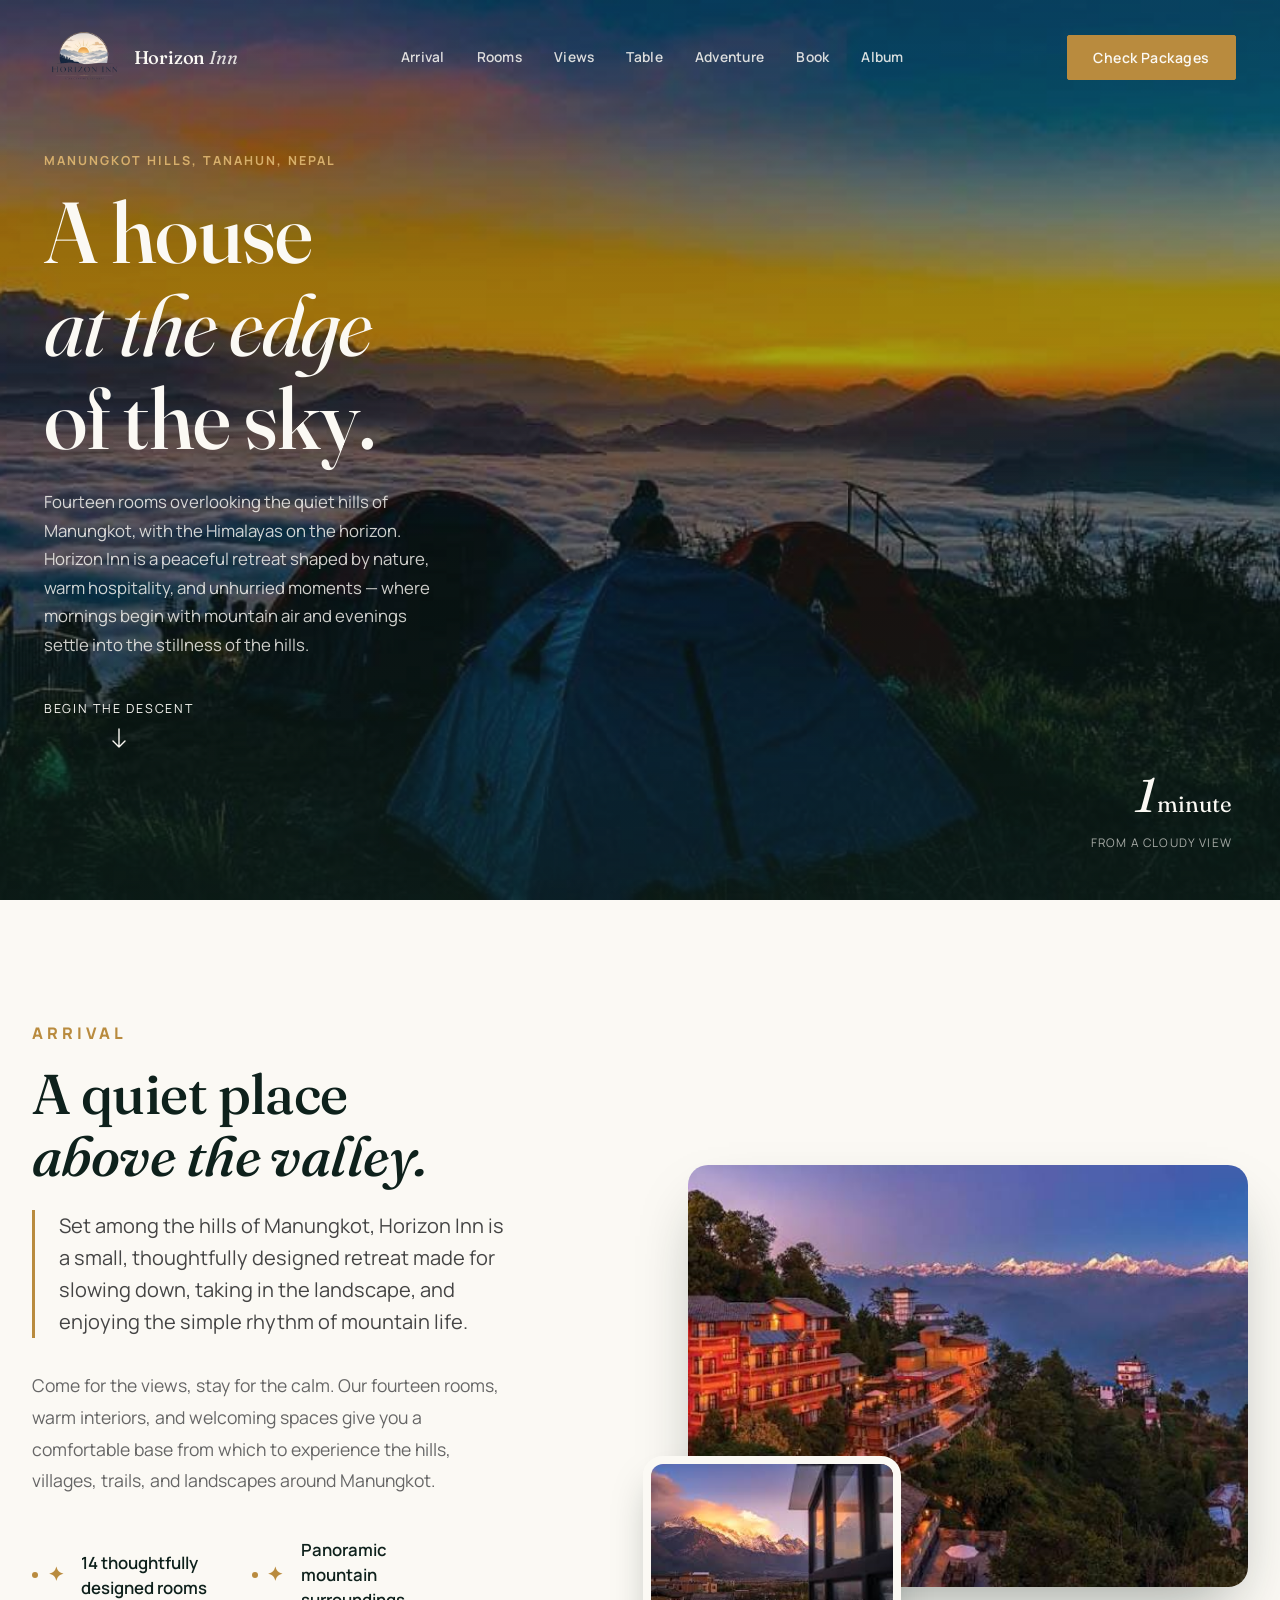
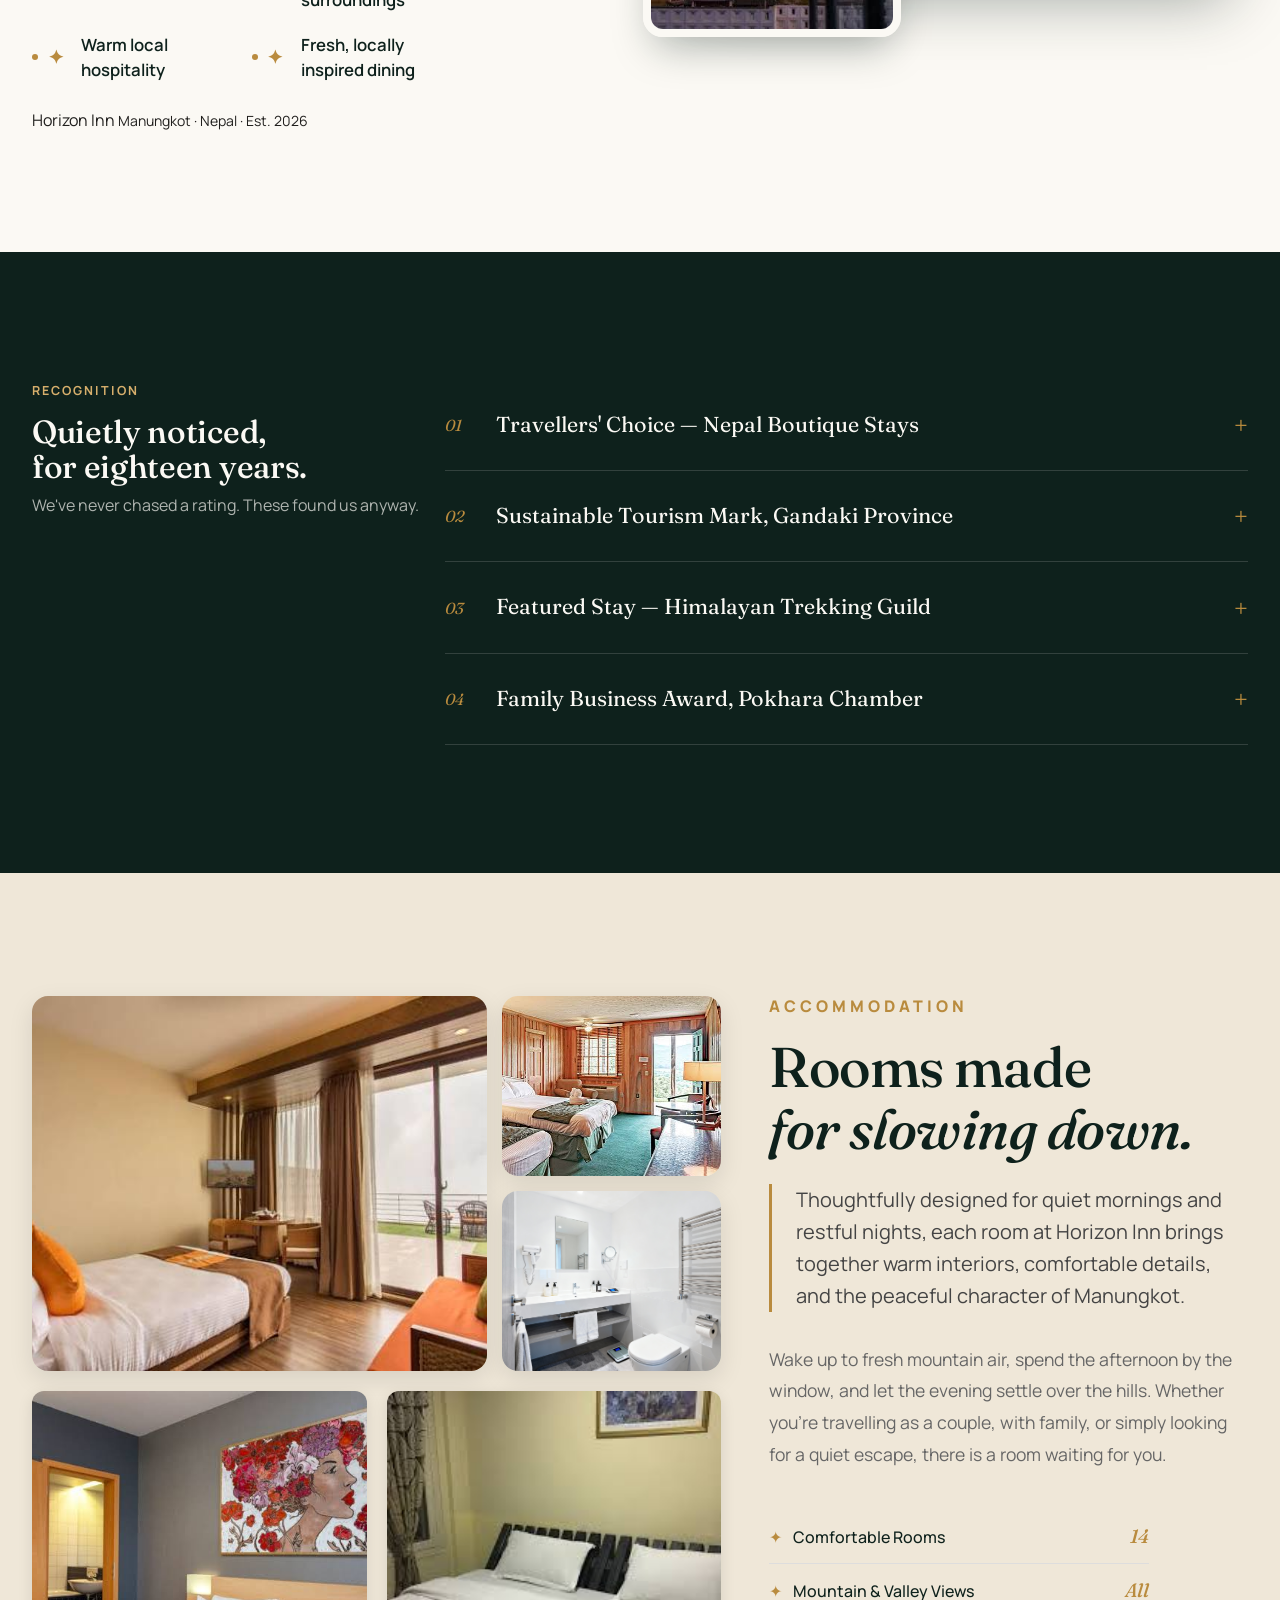
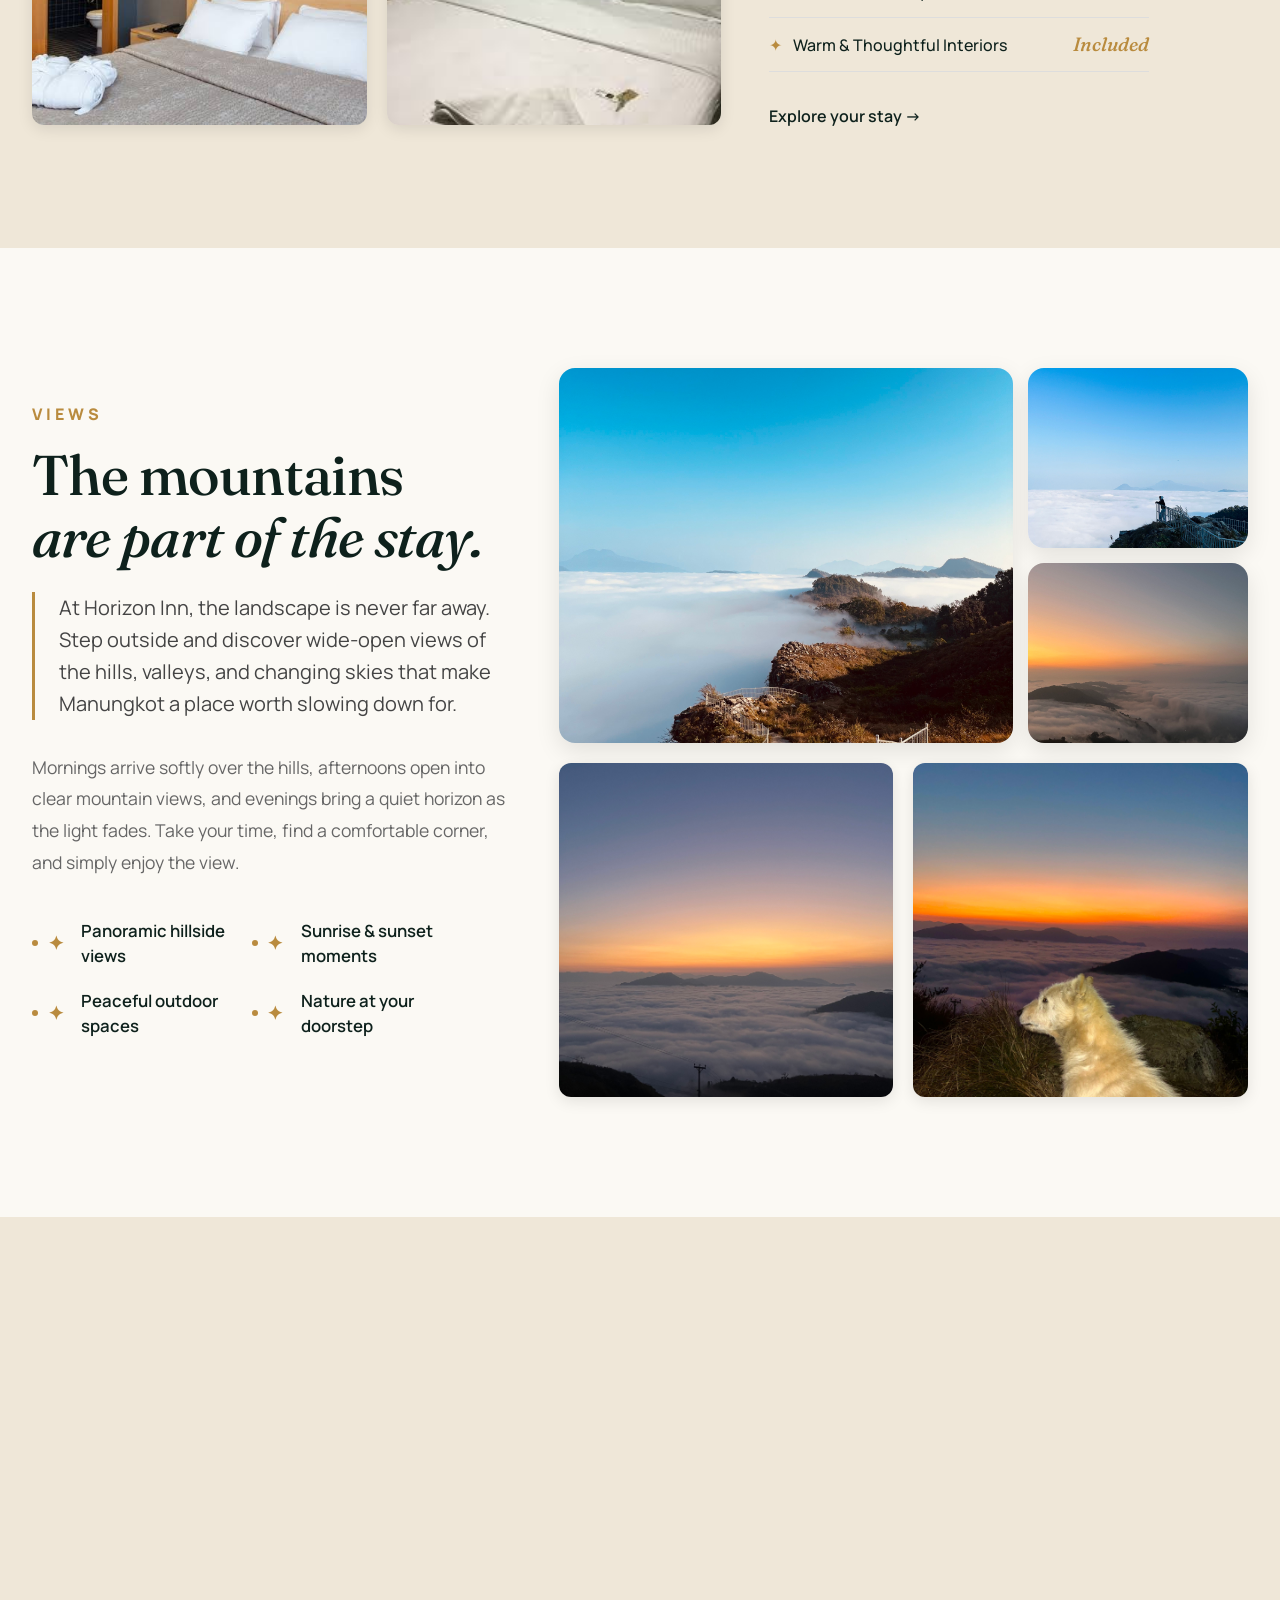
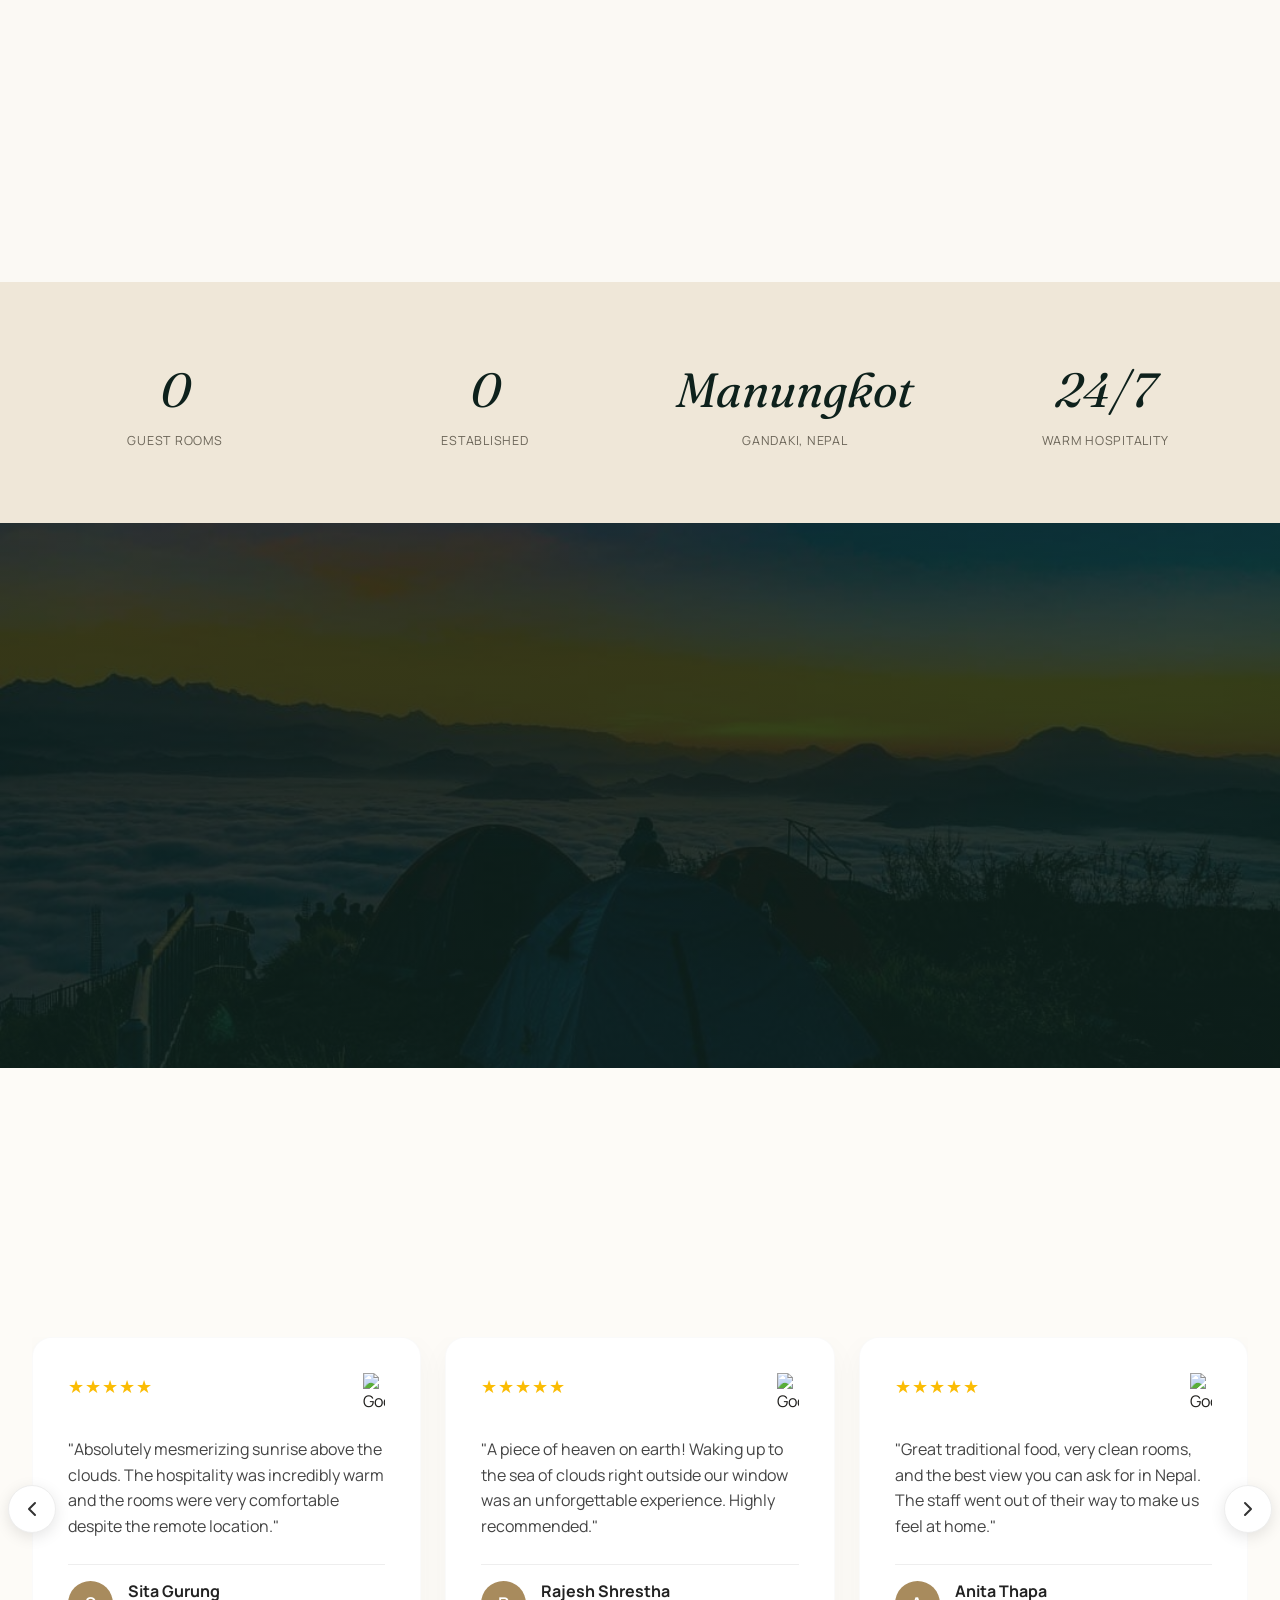
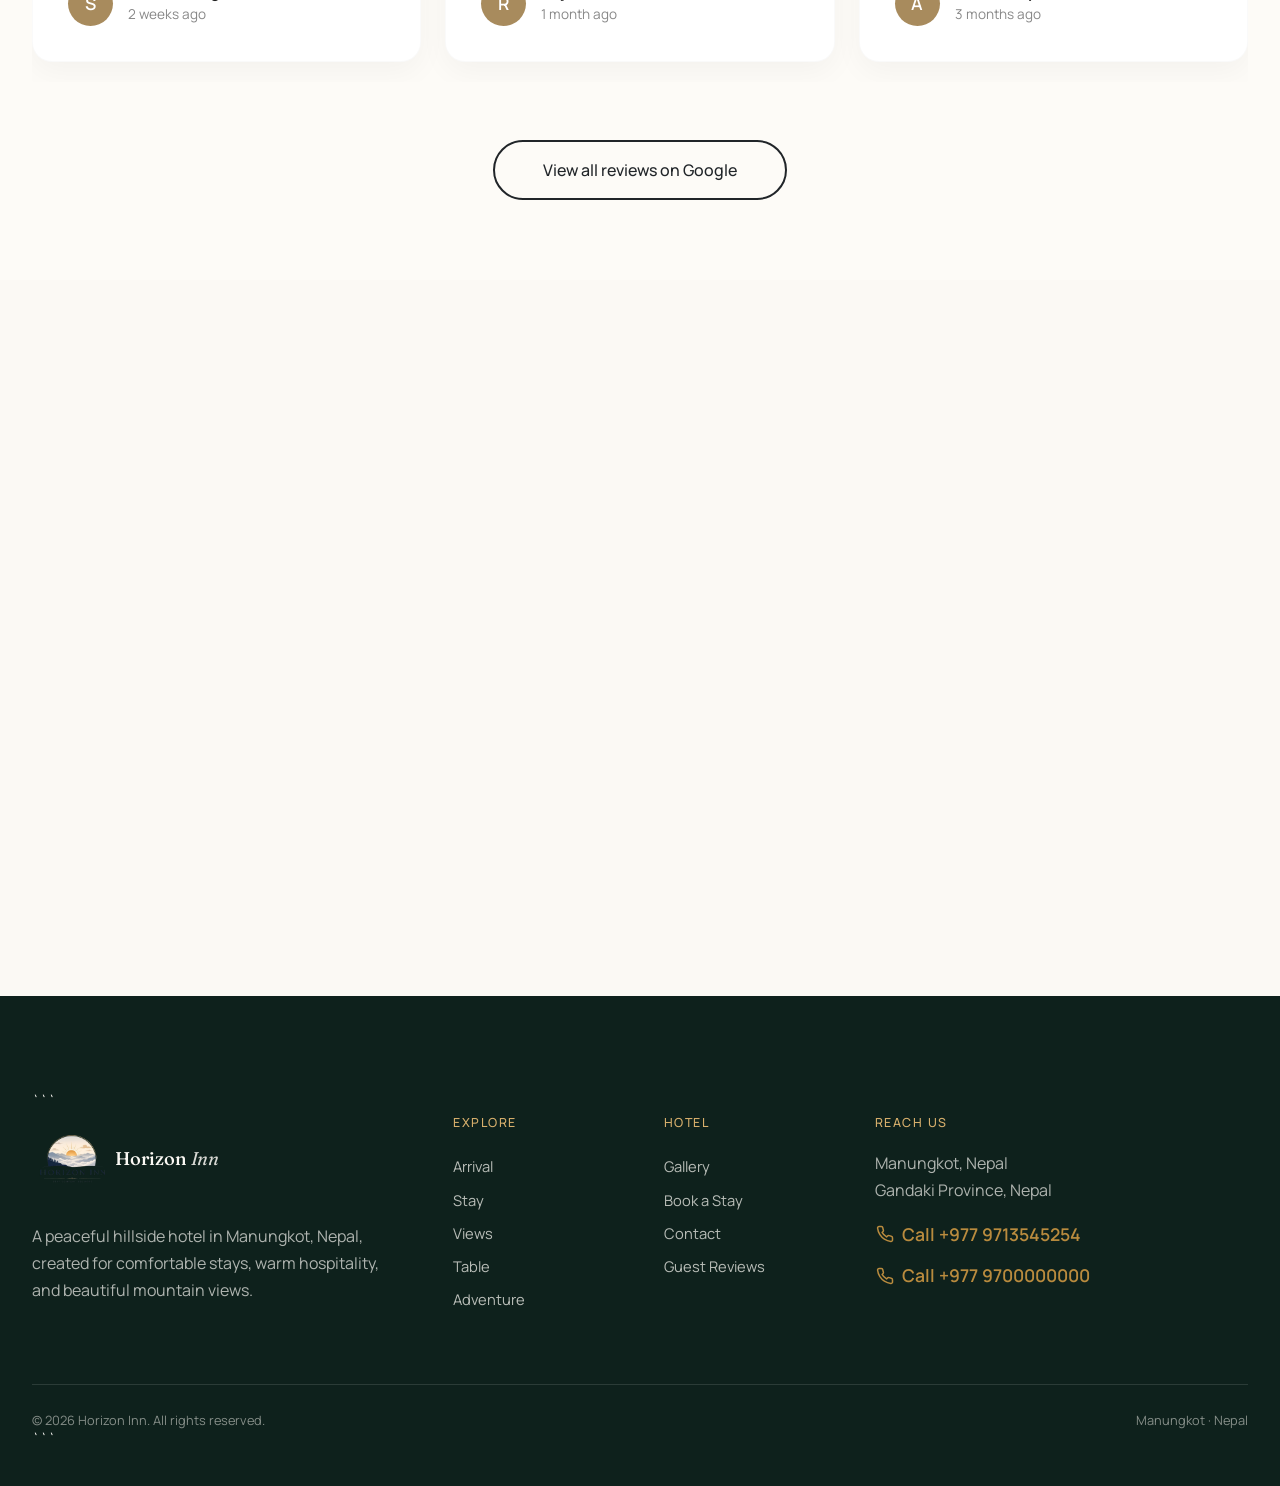
==== commit 471b8401: "remove est date" ====
--- a/index.html
+++ b/index.html
@@ -120,7 +120,7 @@
   </div>
 
   <div class="hero-content">
-    <p class="eyebrow" data-reveal>Est. 2026 · Manungkot Hills, Tanahun, Nepal</p>
+    <p class="eyebrow" data-reveal> Manungkot Hills, Tanahun, Nepal</p>
     <h1 data-reveal>A house<br><span class="italic">at the edge</span><br>of the sky.</h1>
     <p class="hero-sub" data-reveal>Fourteen rooms overlooking the quiet hills of Manungkot, with the Himalayas on the horizon. Horizon Inn is a peaceful retreat shaped by nature, warm hospitality, and unhurried moments — where mornings begin with mountain air and evenings settle into the stillness of the hills.</p>
     <a href="#arrival" class="scroll-cue" data-reveal>
@@ -870,7 +870,7 @@
               <div class="stars" style="color: #fbbc04; font-size: 1.1rem; letter-spacing: 1px;">★★★★☆</div>
               <img src="https://upload.wikimedia.org/wikipedia/commons/c/c1/Google_%22G%22_logo.svg" width="22" alt="Google">
             </div>
-            <p style="font-size: 1rem; color: #444; line-height: 1.6; min-height: 100px;">"Beautiful view! The rooms are cozy and warm. Only giving 4 stars because it gets very crowded during the weekend mornings."</p>
+            <p style="font-size: 1rem; color: #444; line-height: 1.6; min-height: 100px;">"Beautiful view The rooms are cozy and warm. Only giving 4 stars because it gets very crowded during the weekend mornings."</p>
             <div class="d-flex align-items-center mt-4 pt-3" style="border-top: 1px solid #eee;">
               <div style="width: 45px; height: 45px; border-radius: 50%; background: #a88b5d; color: white; display: flex; align-items: center; justify-content: center; font-weight: 600; font-size: 1.1rem; margin-right: 15px;">D</div>
               <div><h6 style="margin: 0; font-size: 1rem; font-weight: 700; color: #222;">Dipendra Rai</h6><span style="font-size: 0.85rem; color: #888;">6 months ago</span></div>
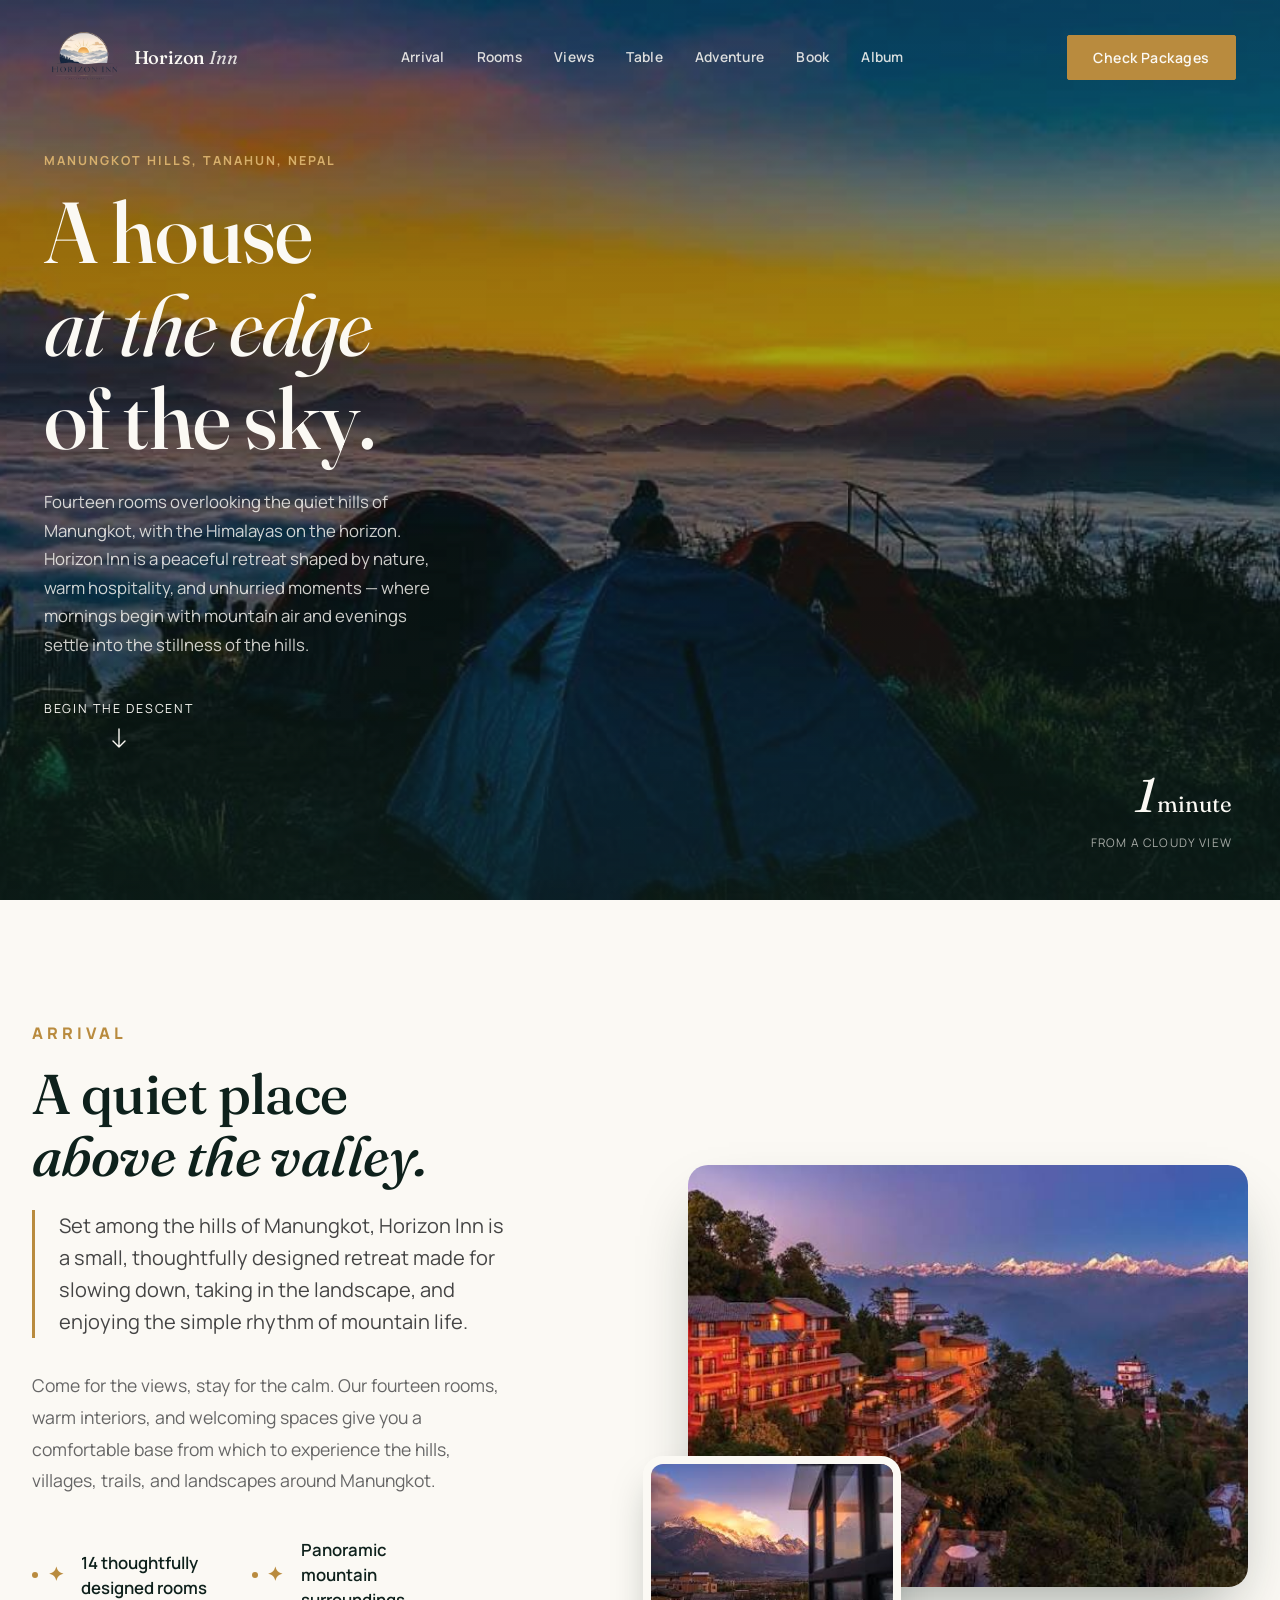
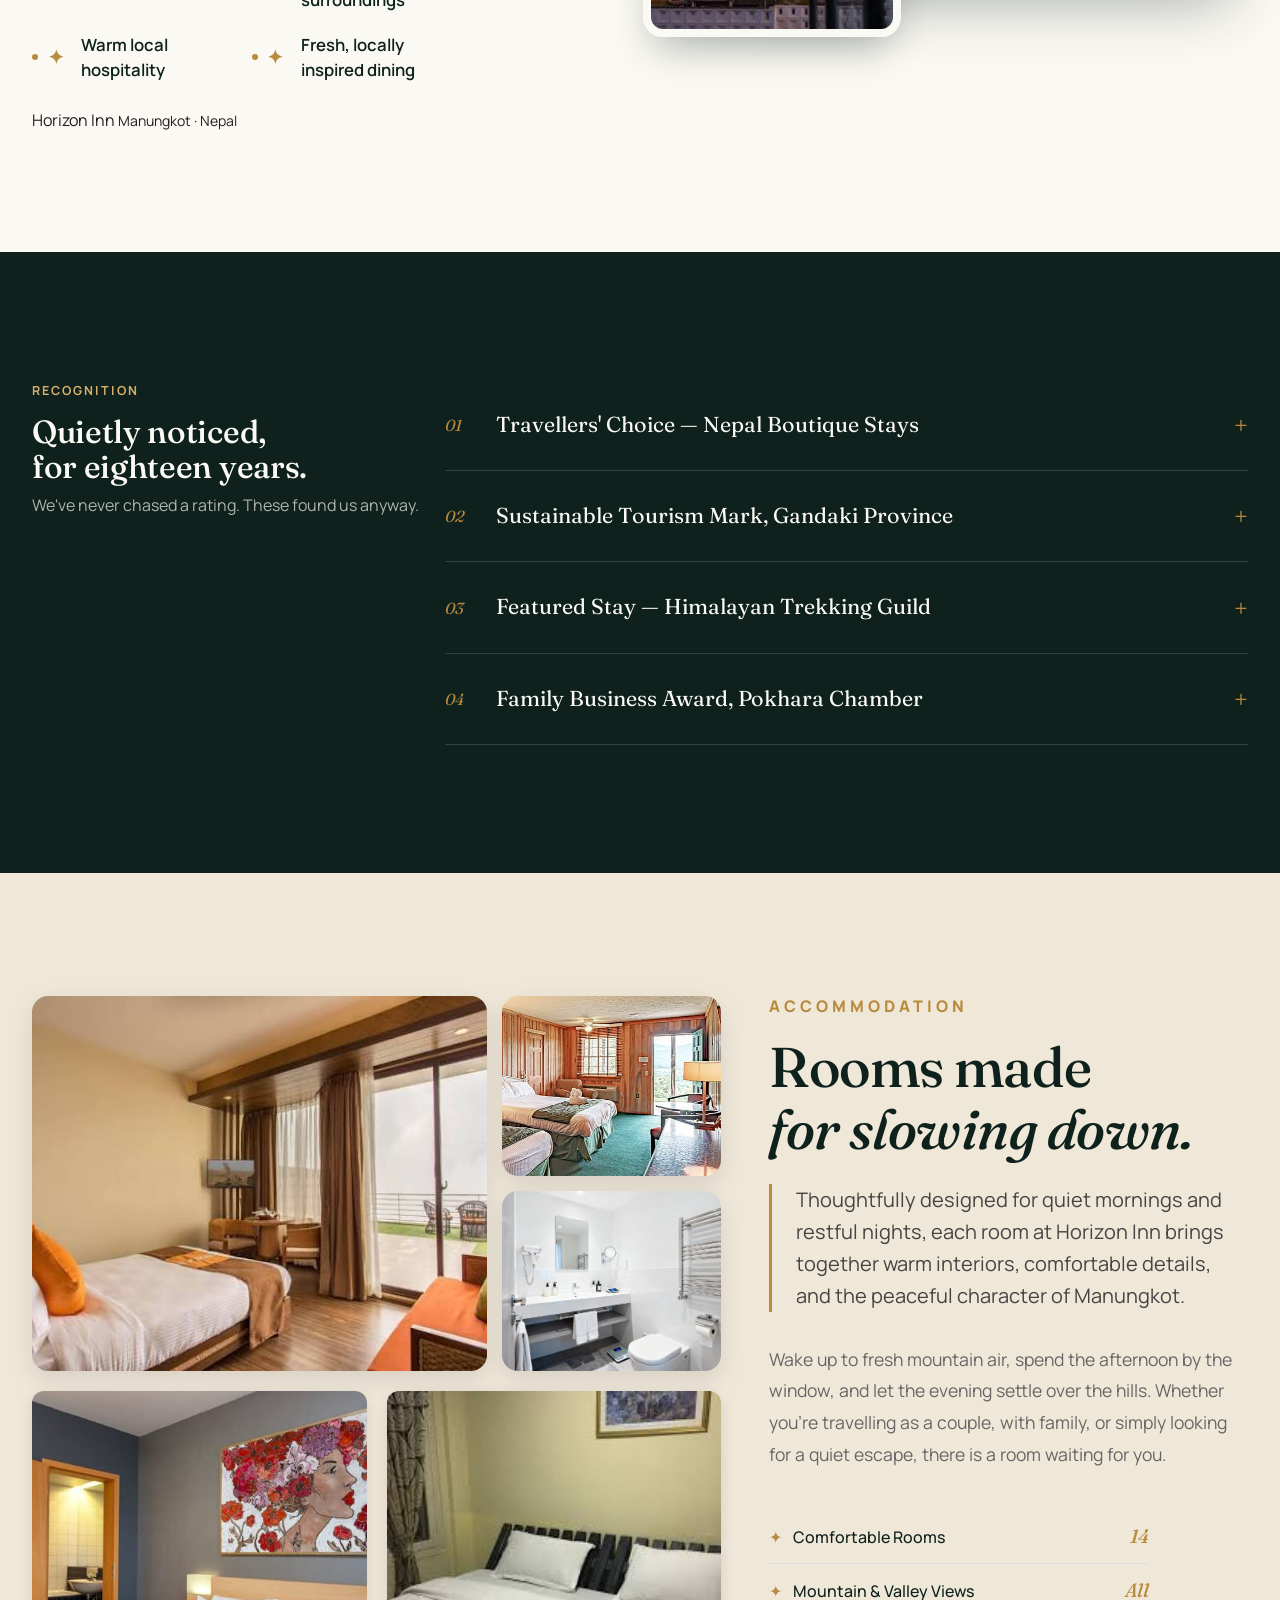
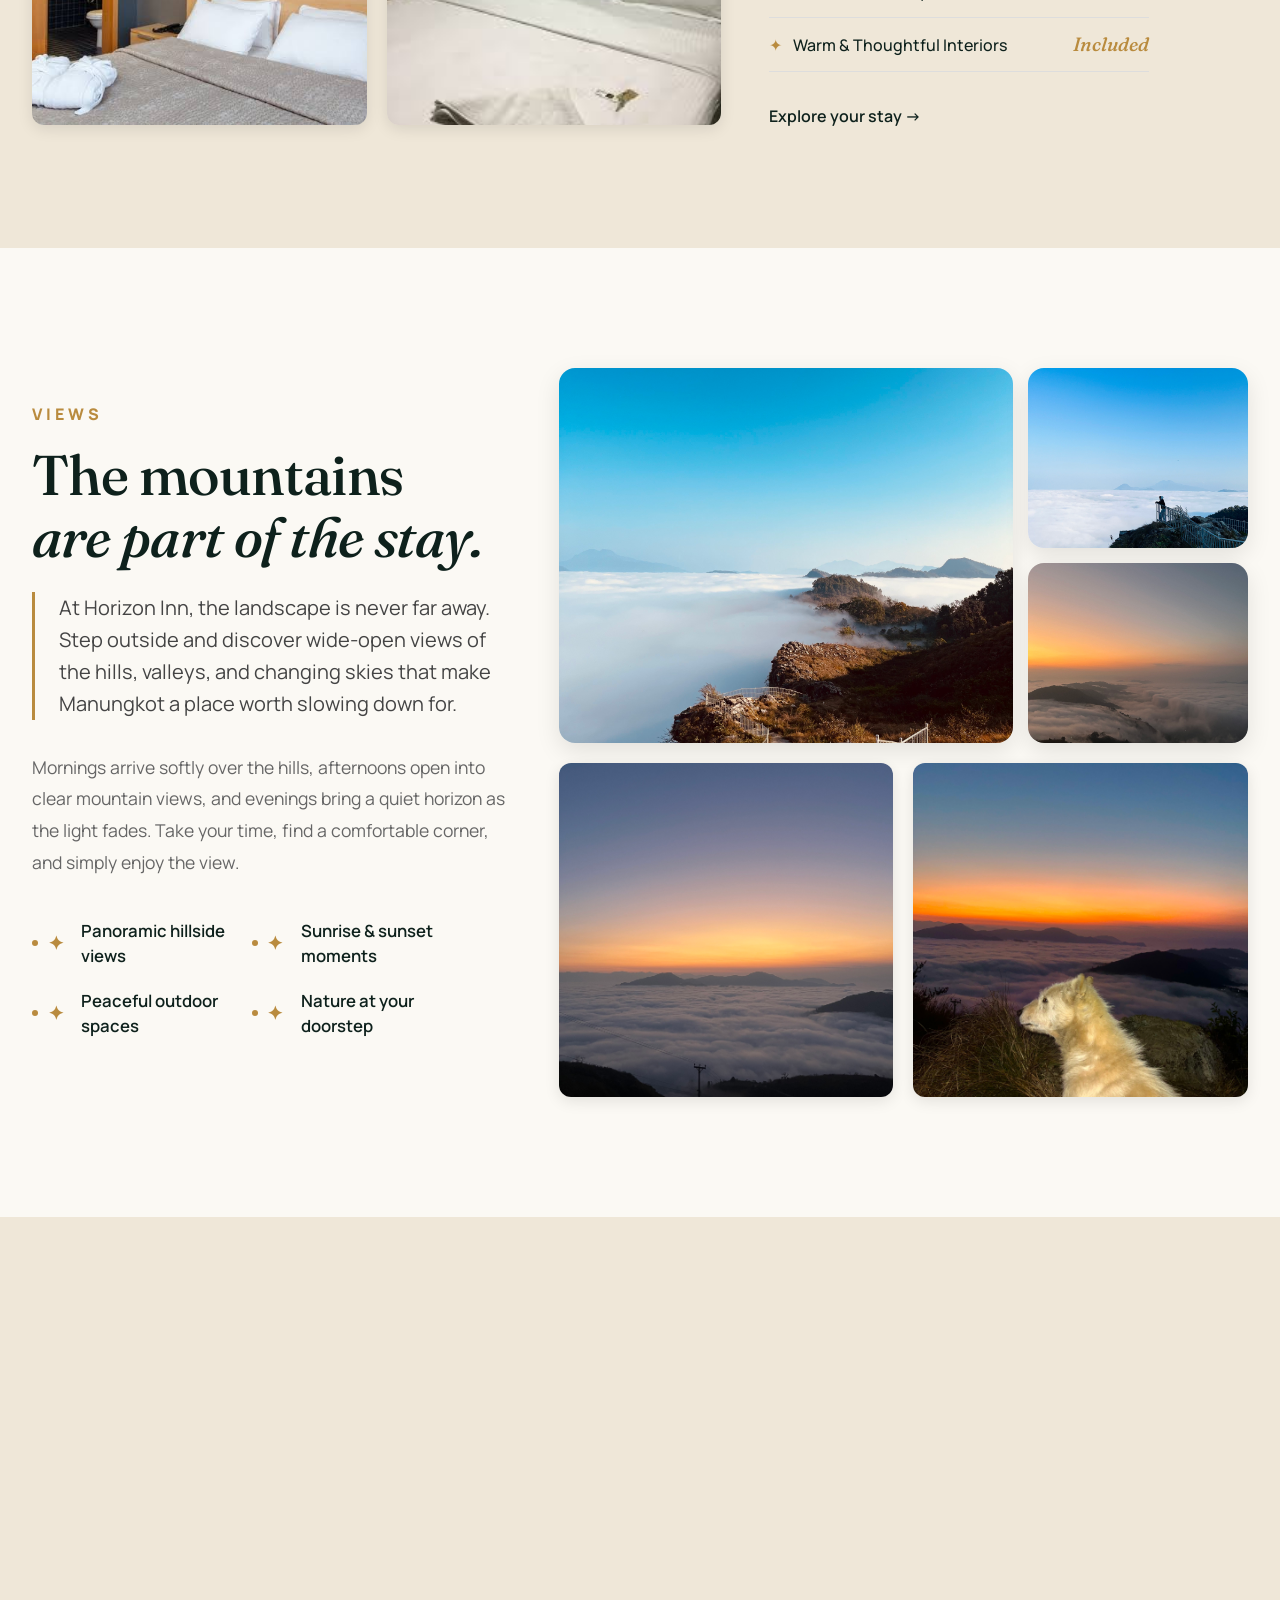
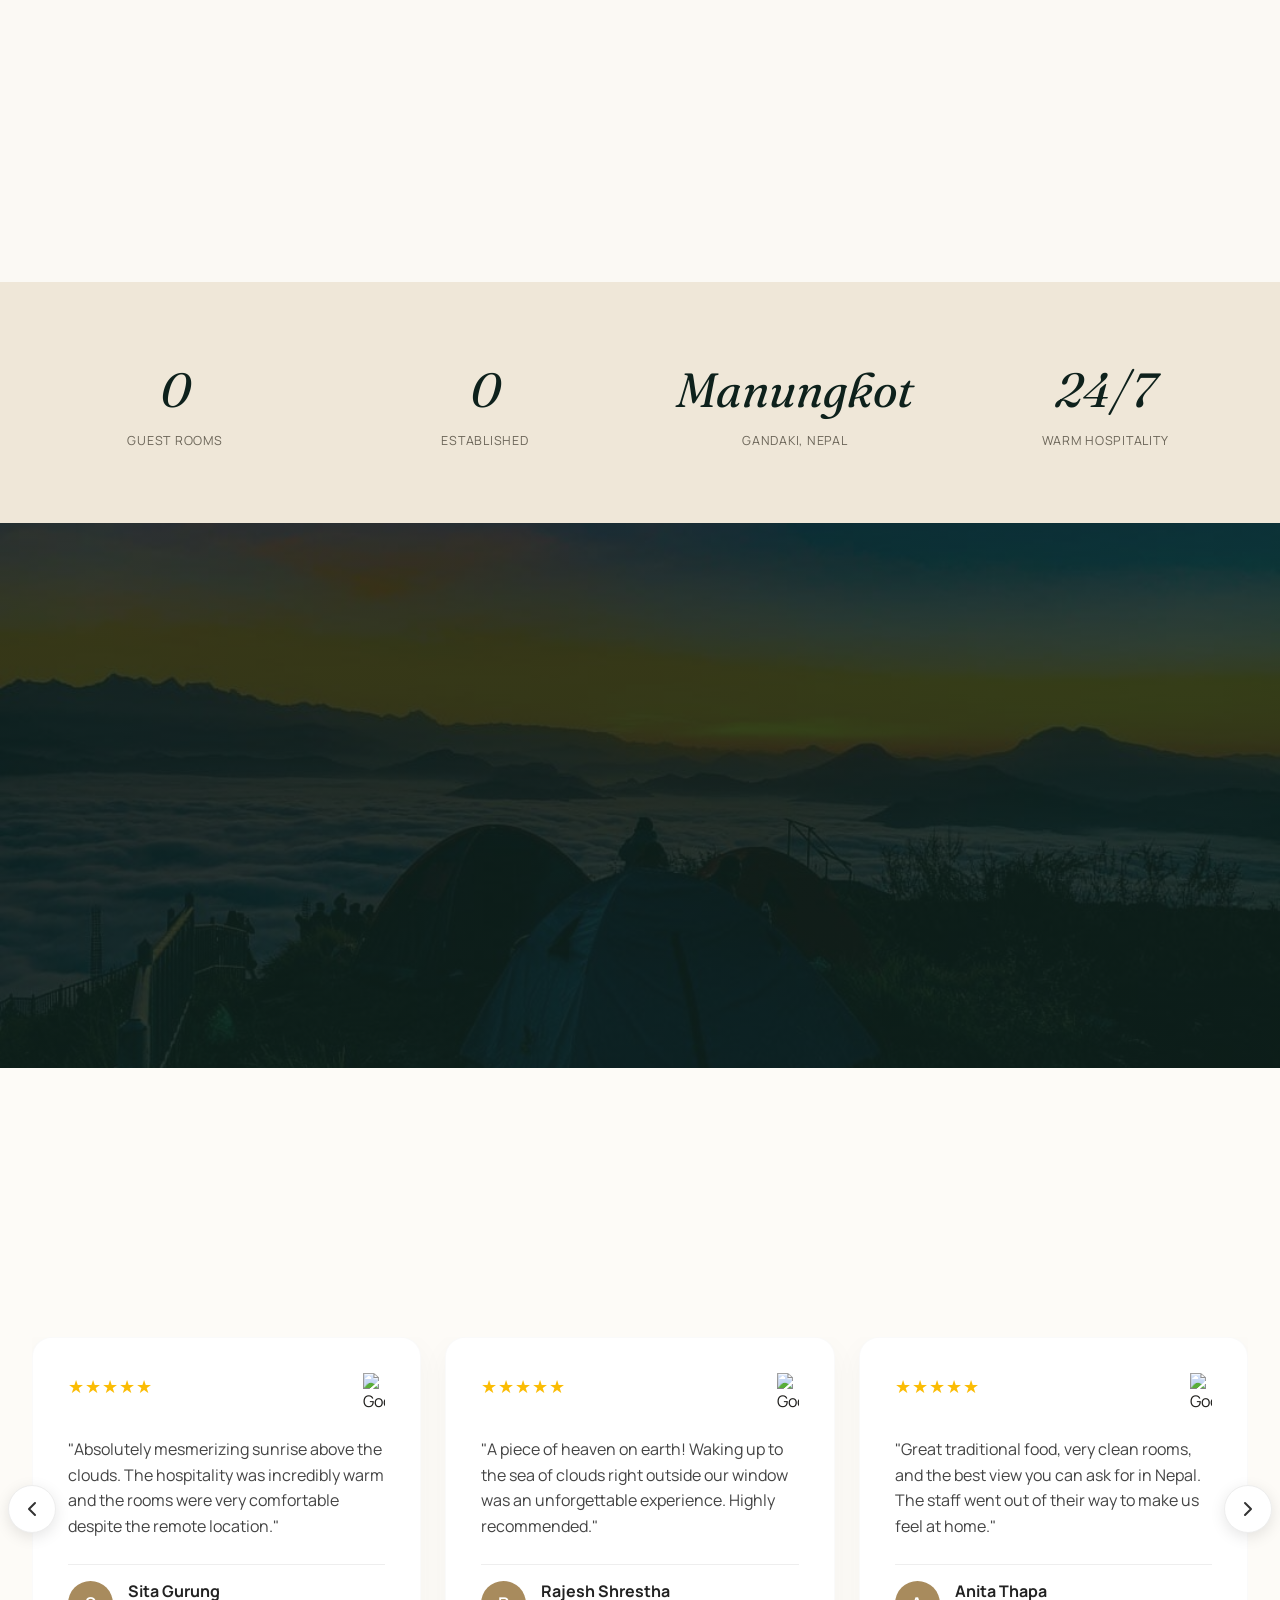
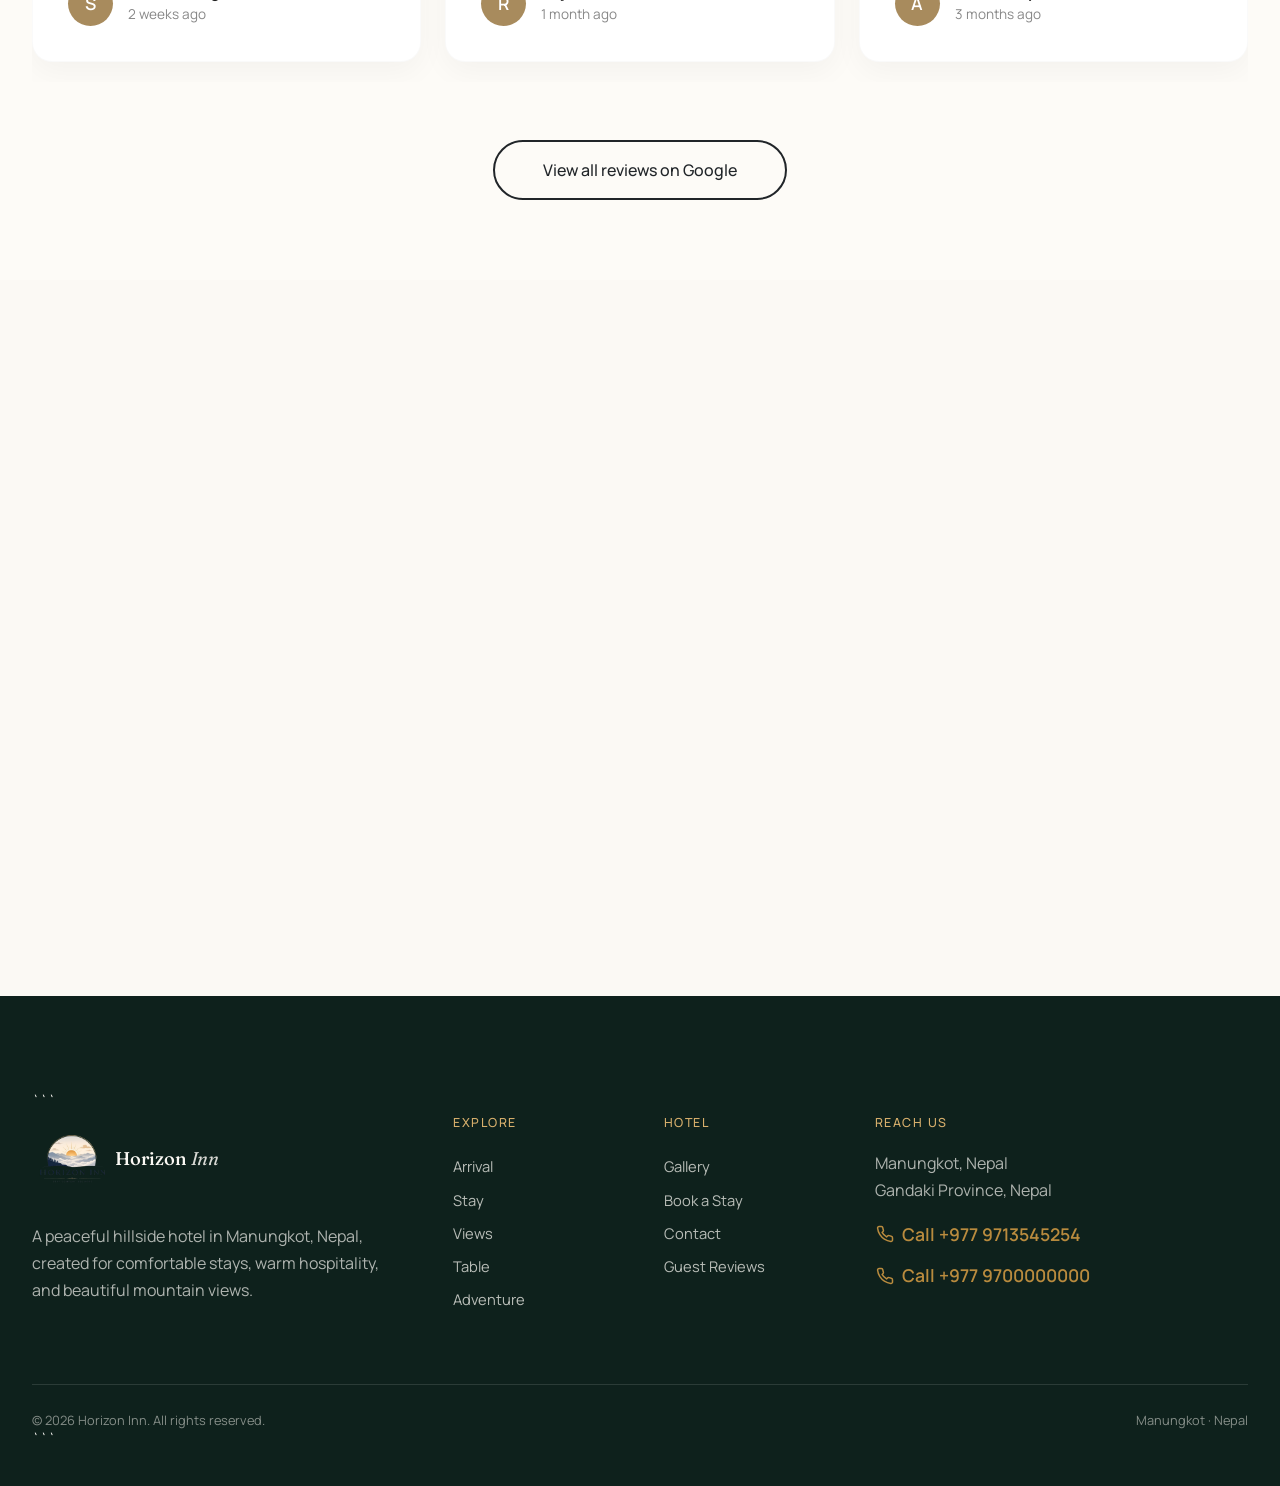
==== commit af77aed5: "Update hotel website" ====
--- a/index.html
+++ b/index.html
@@ -155,6 +155,7 @@
     box-shadow: 0 15px 35px rgba(0,0,0,0.2);
   }
 </style>
+
 <section class="section chapter" id="arrival">
   <div class="container">
     <div class="row align-items-center g-5">
@@ -188,7 +189,7 @@
         </div>
         <div class="arrival-note">
           <span>Horizon Inn</span>
-          <small>Manungkot · Nepal · Est. 2026</small>
+          <small>Manungkot · Nepal </small>
         </div>
       </div>
 
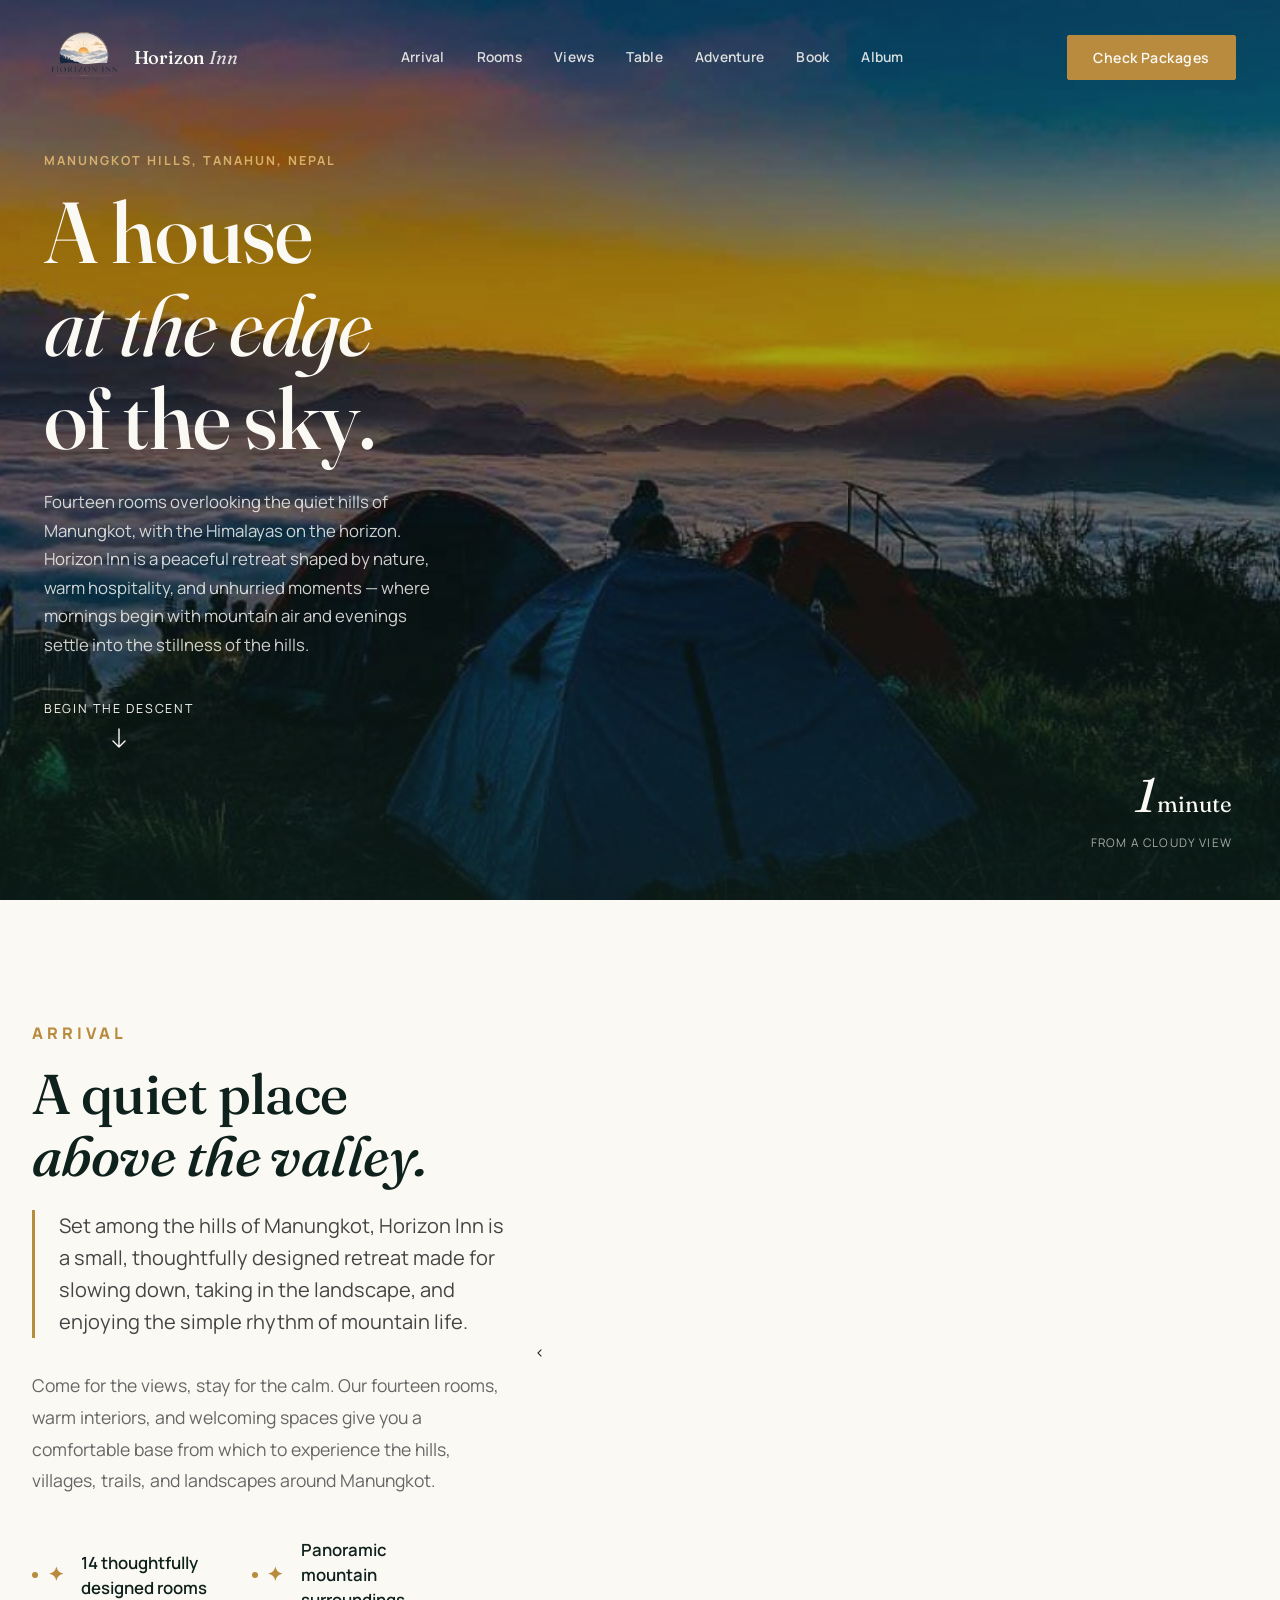
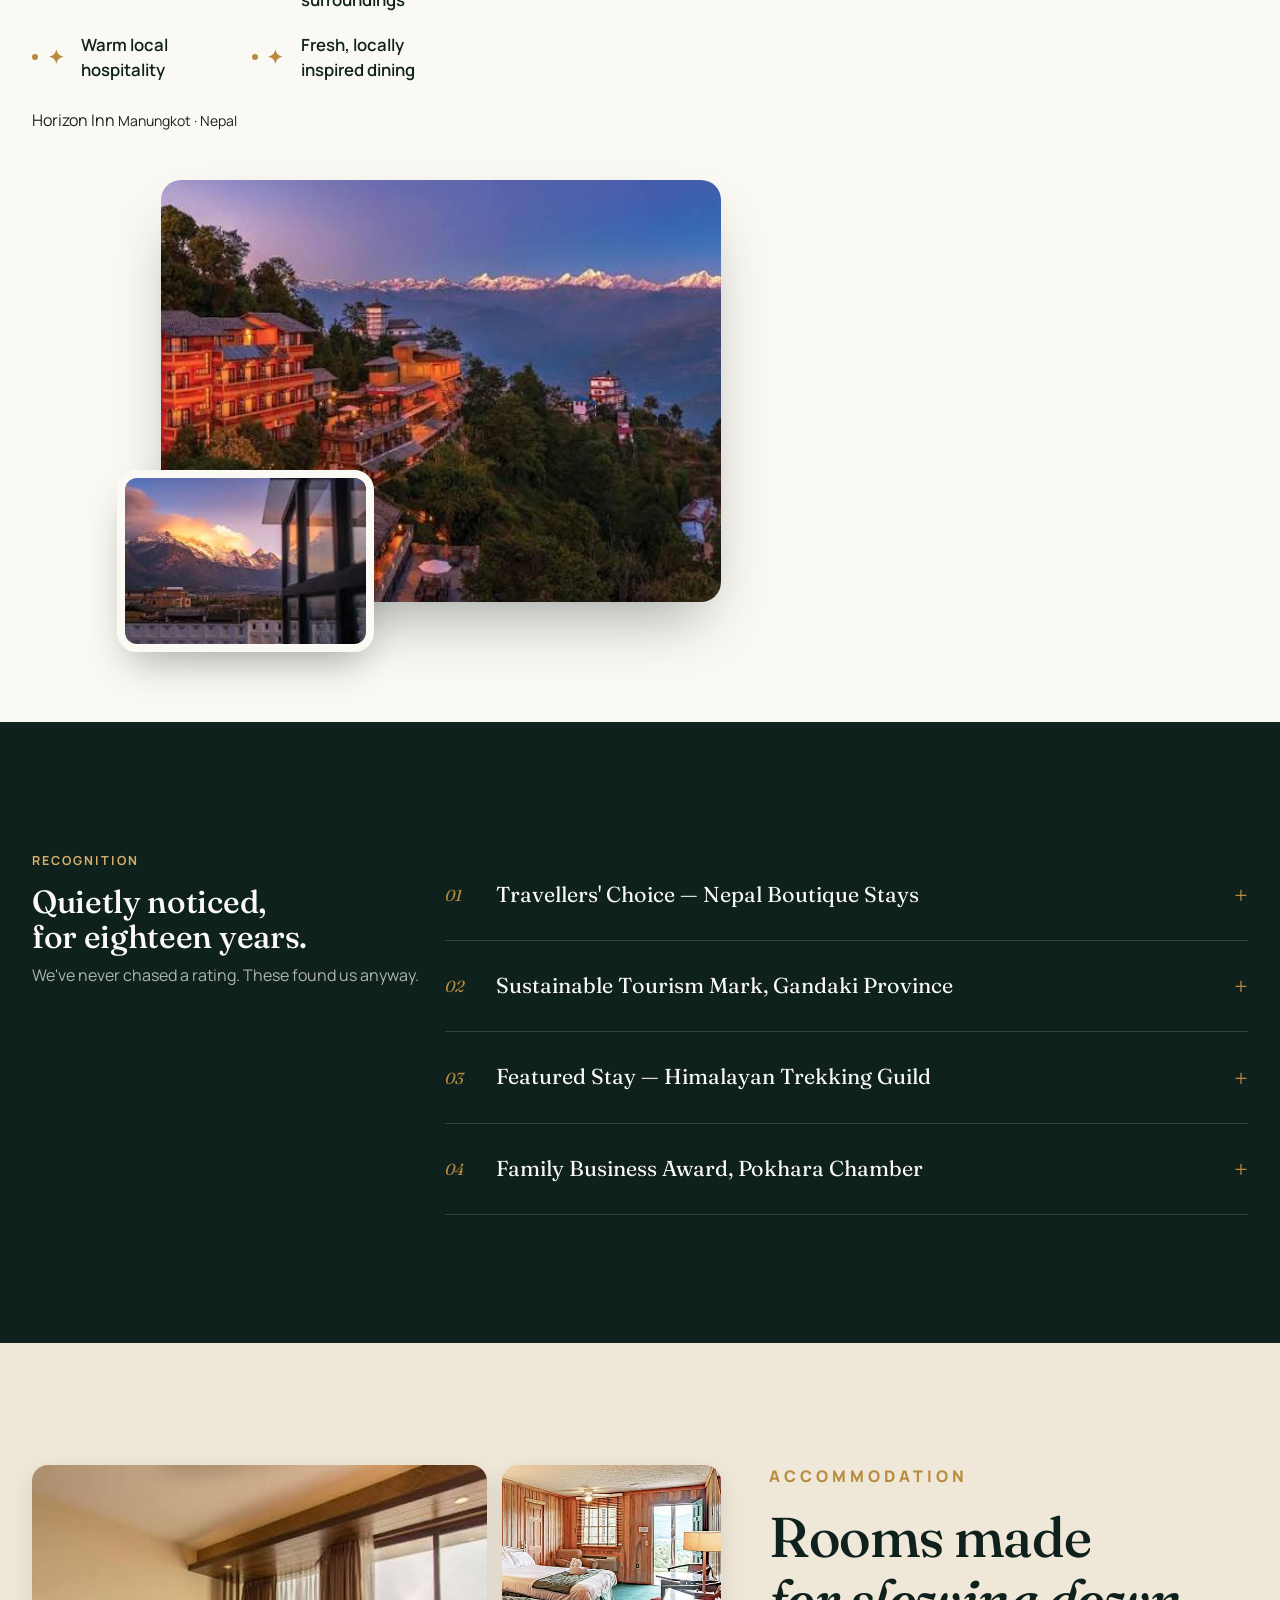
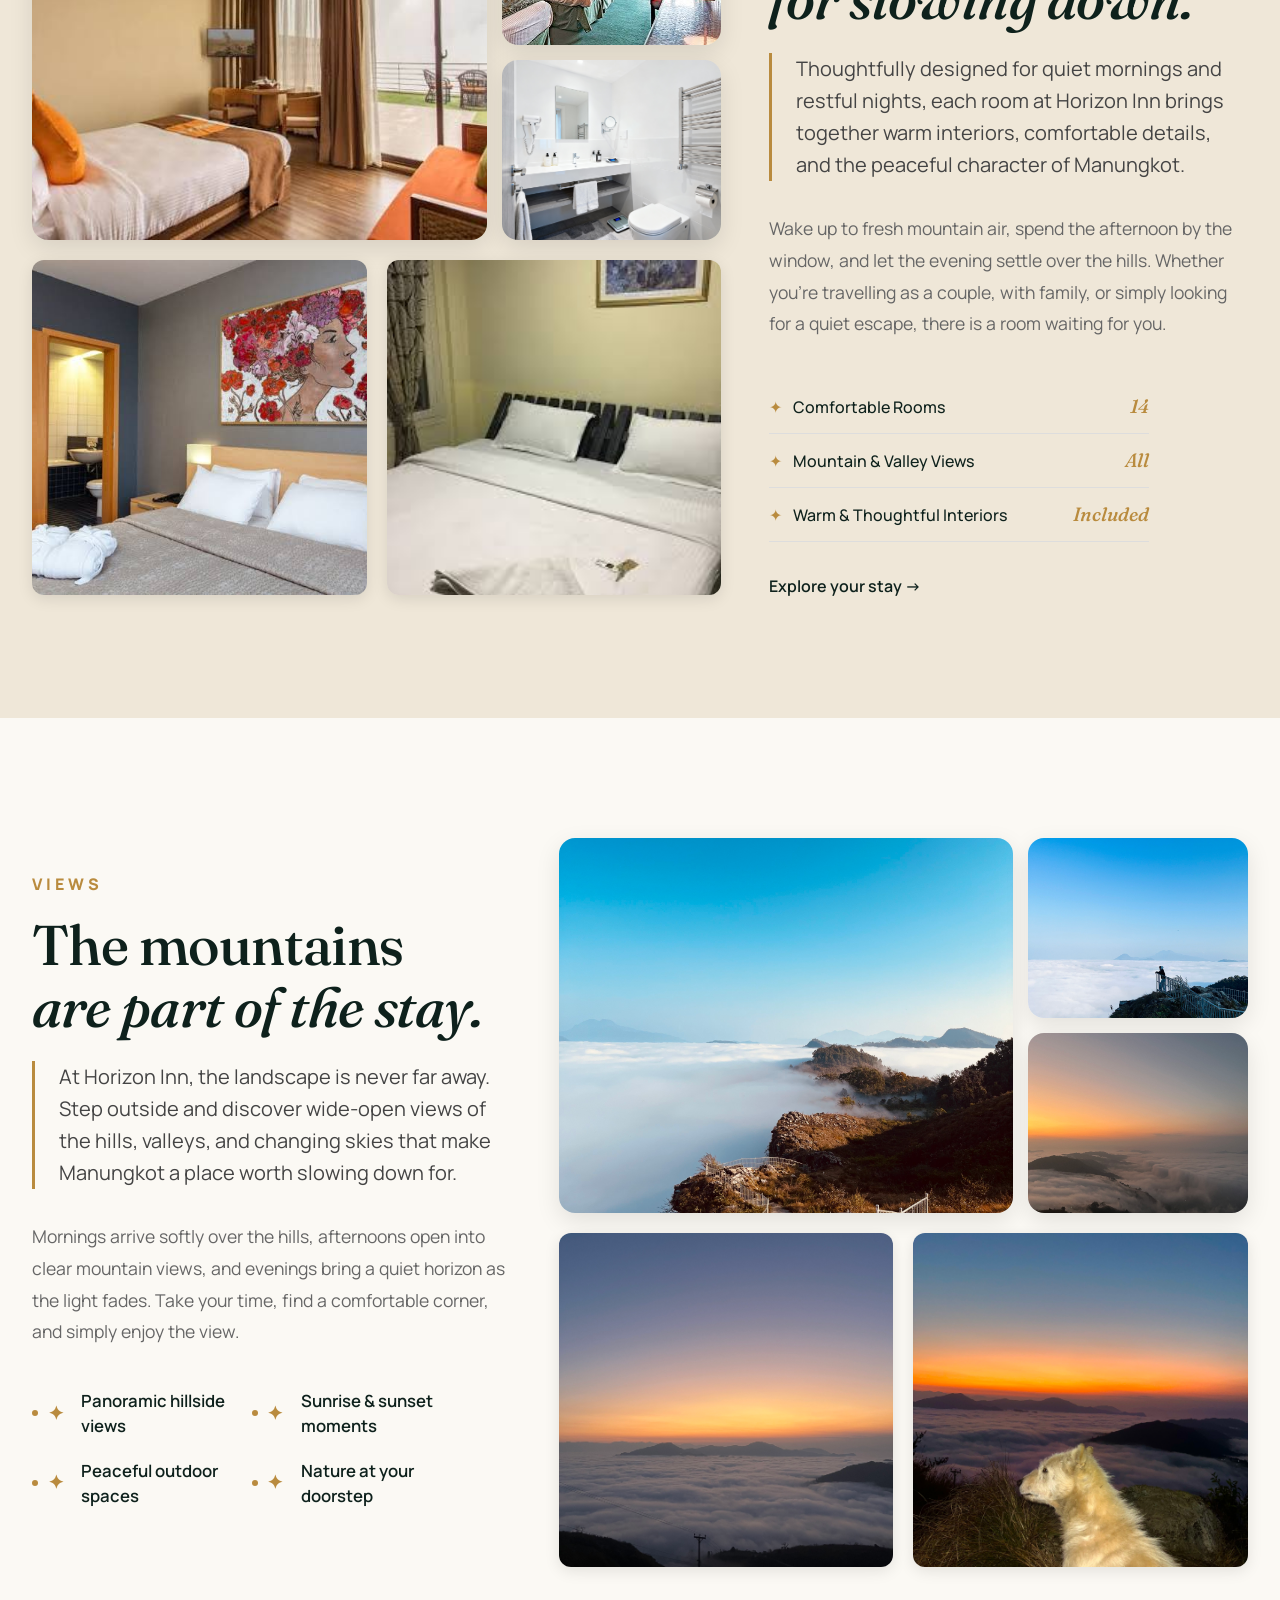
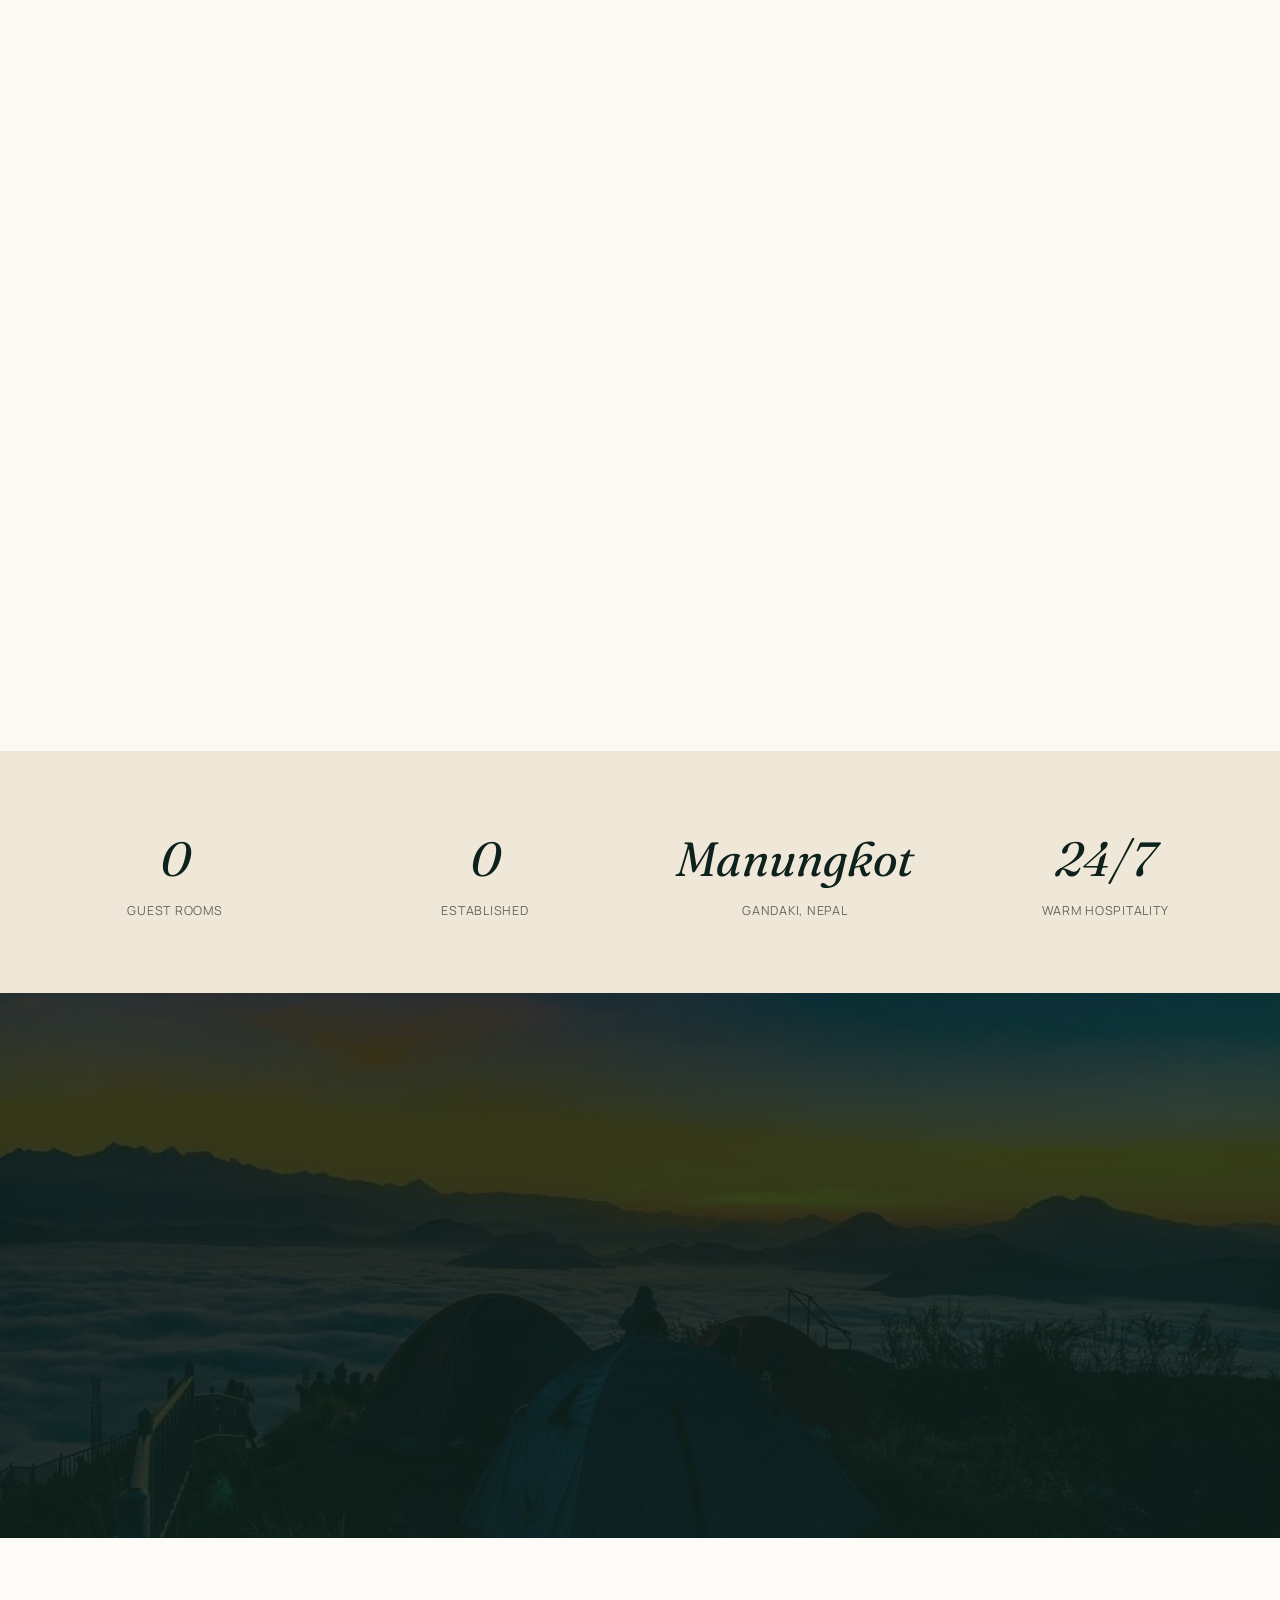
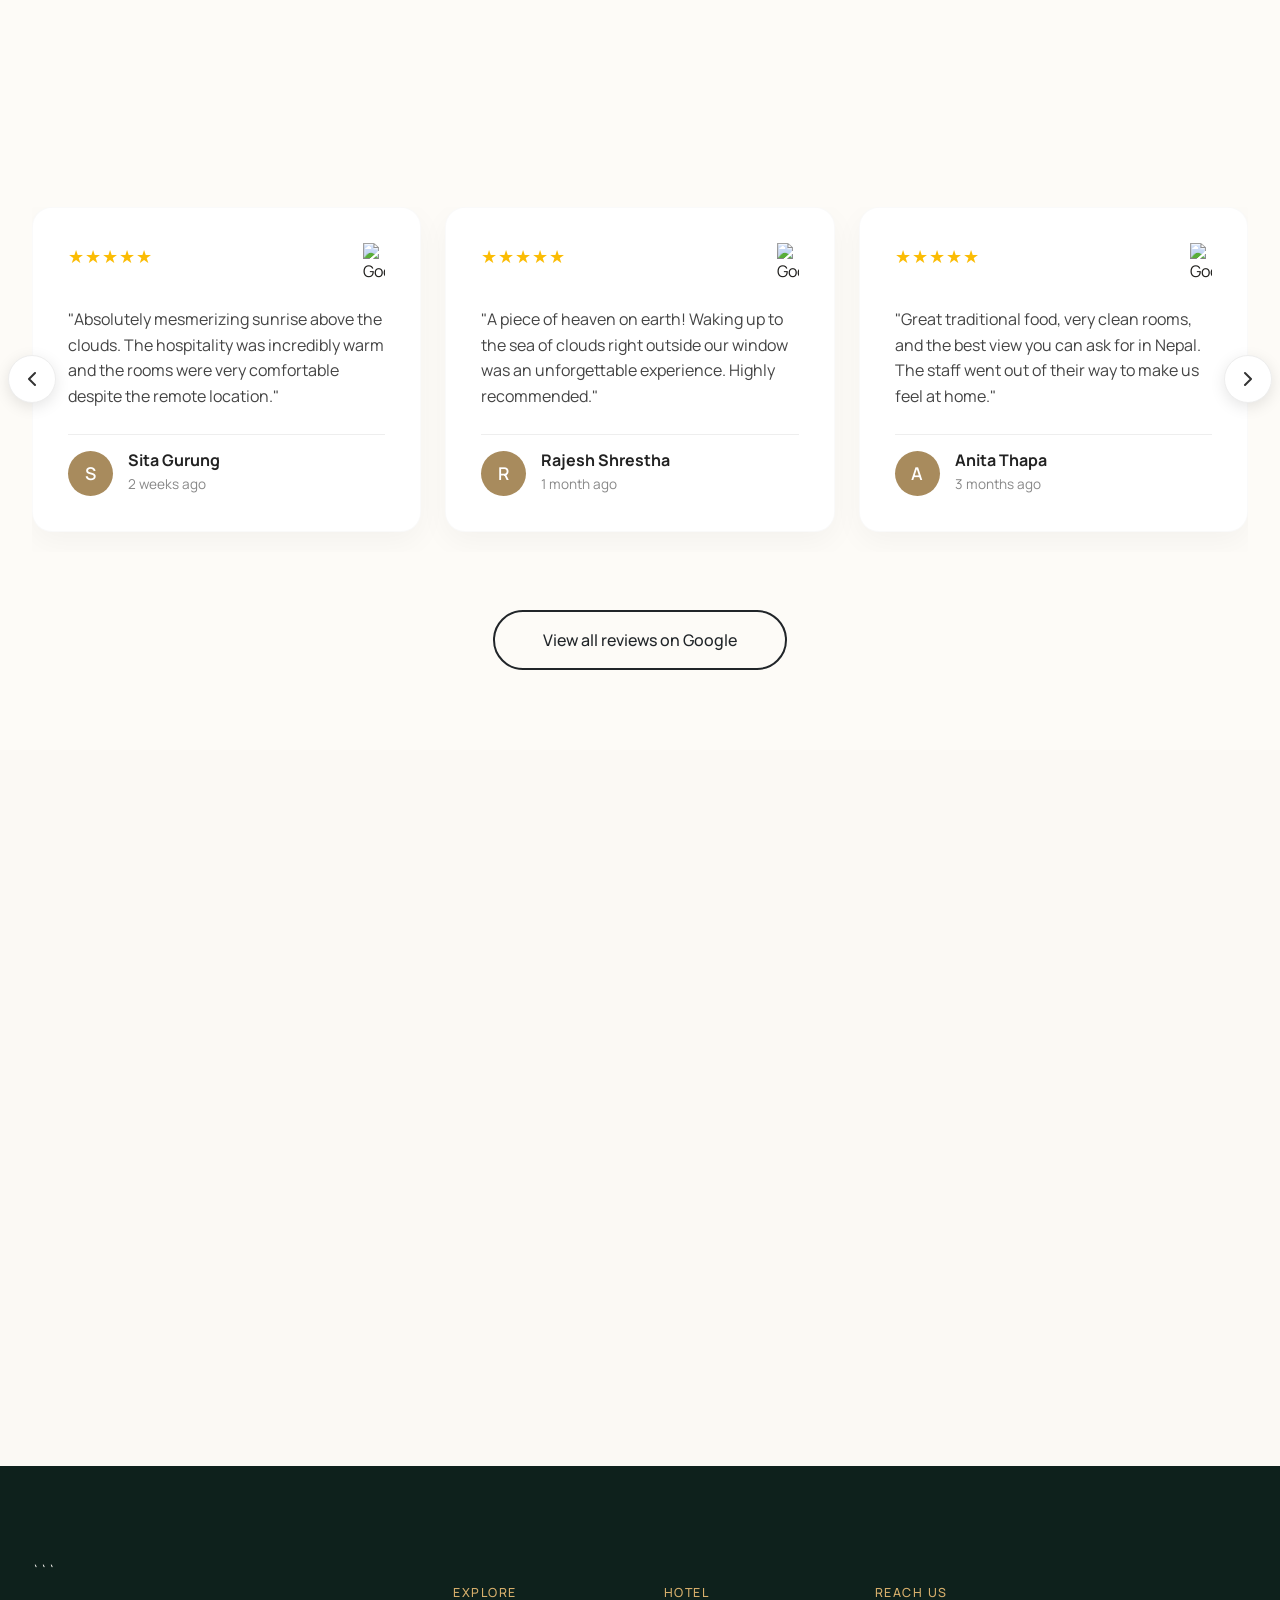
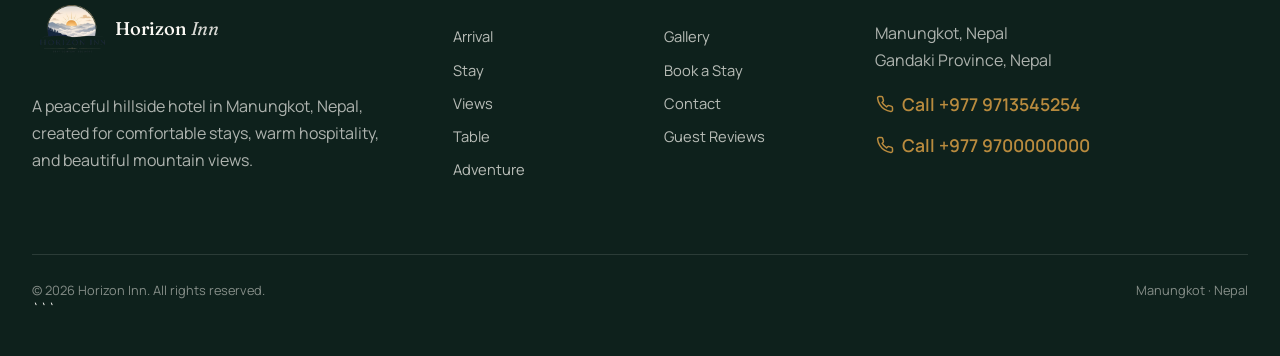
==== commit 8983c718: "update hotael website" ====
--- a/index.html
+++ b/index.html
@@ -193,7 +193,7 @@
         </div>
       </div>
 
-      <!-- IMAGES (ON THE RIGHT SIDE) -->
+      <
       <div class="col-lg-7" data-reveal>
         <div class="stack-frame arrival-img-wrapper">
           <img class="img-a" src="images/hotalview1.jpeg" alt="Horizon Inn overlooking the hills of Manungkot">
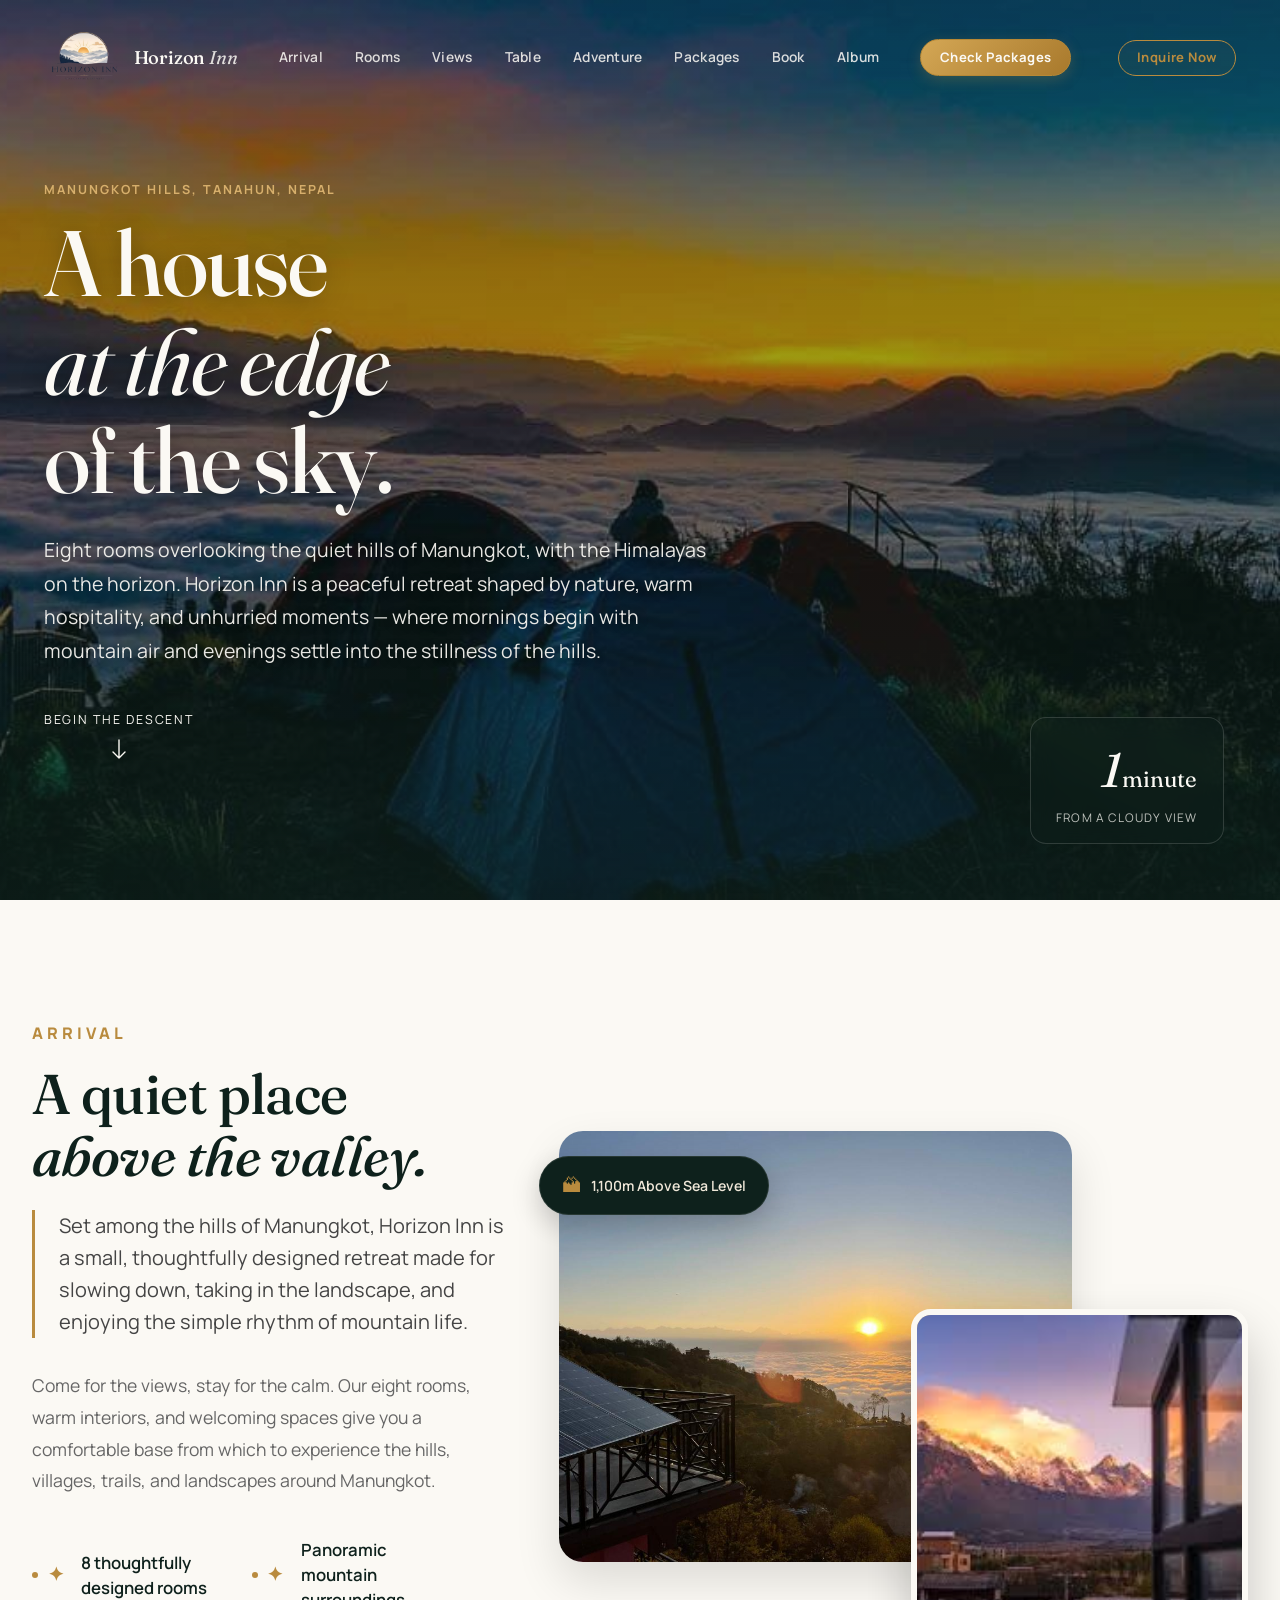
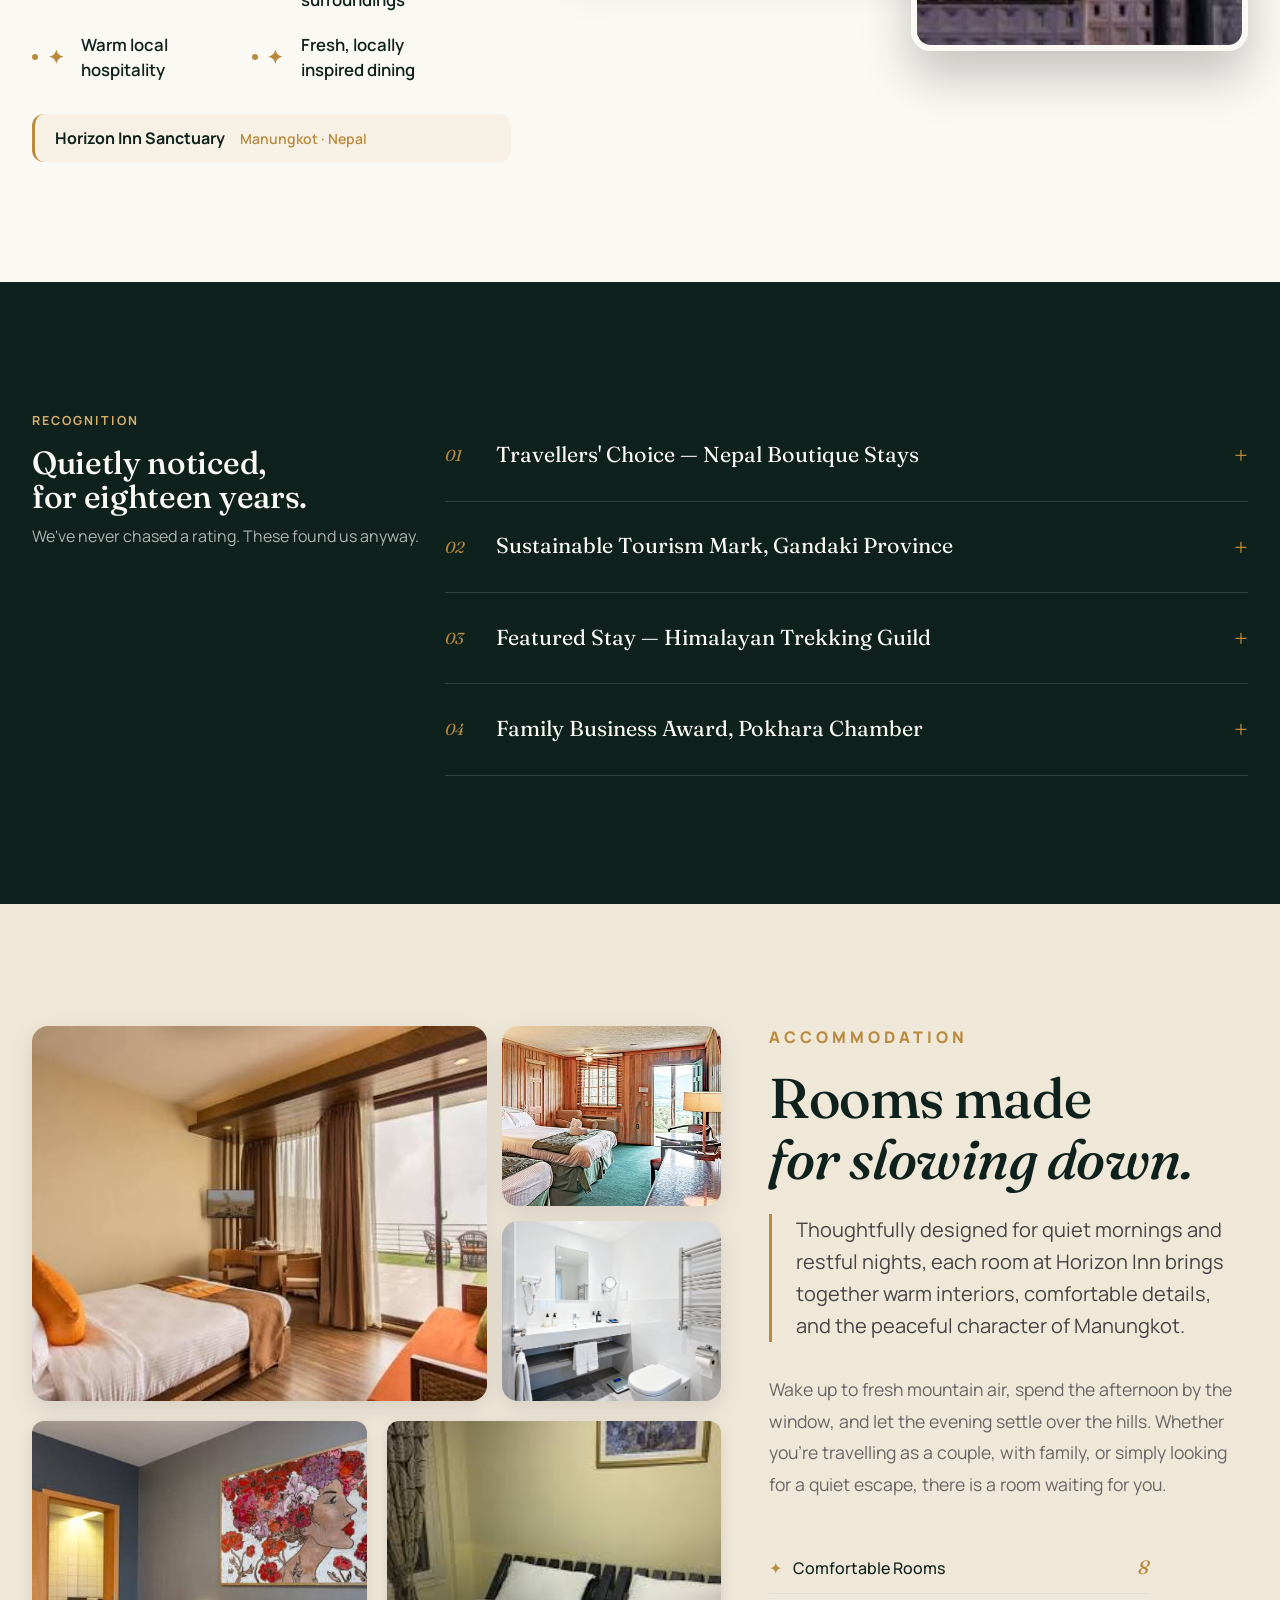
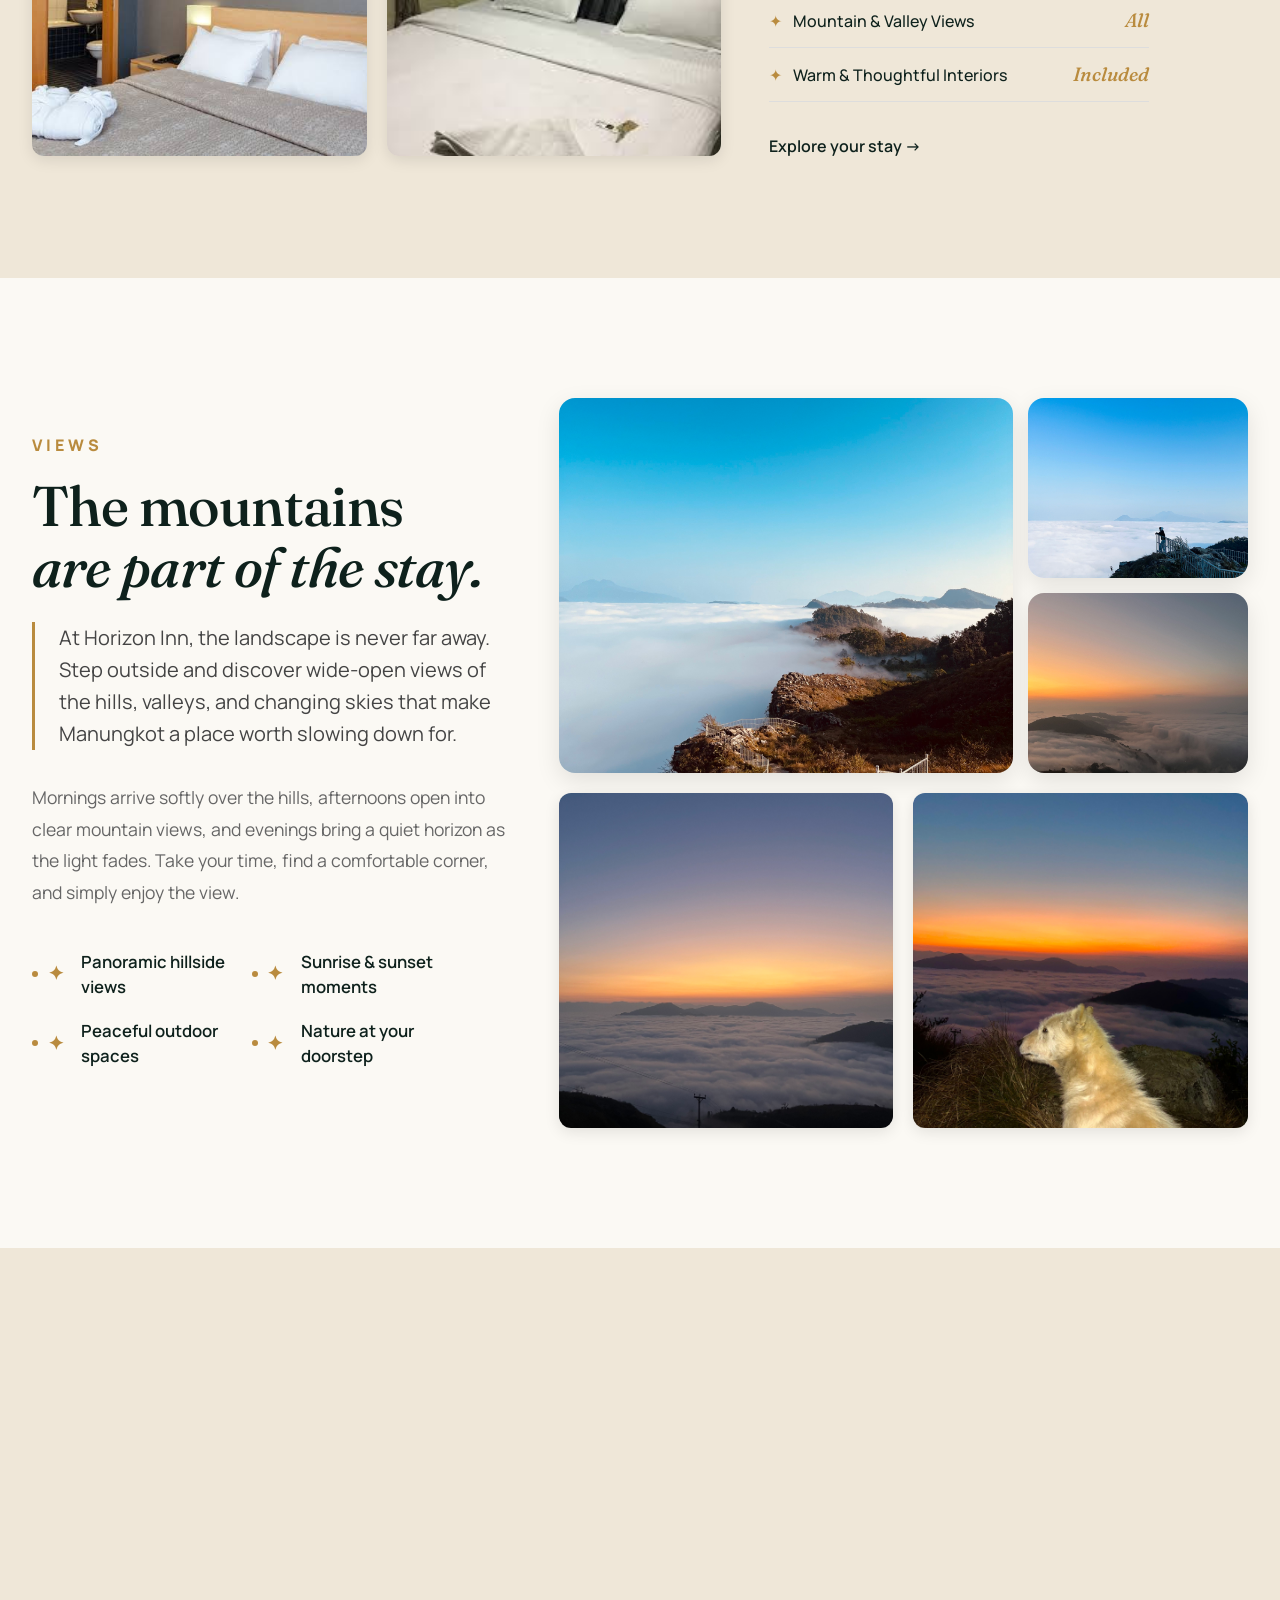
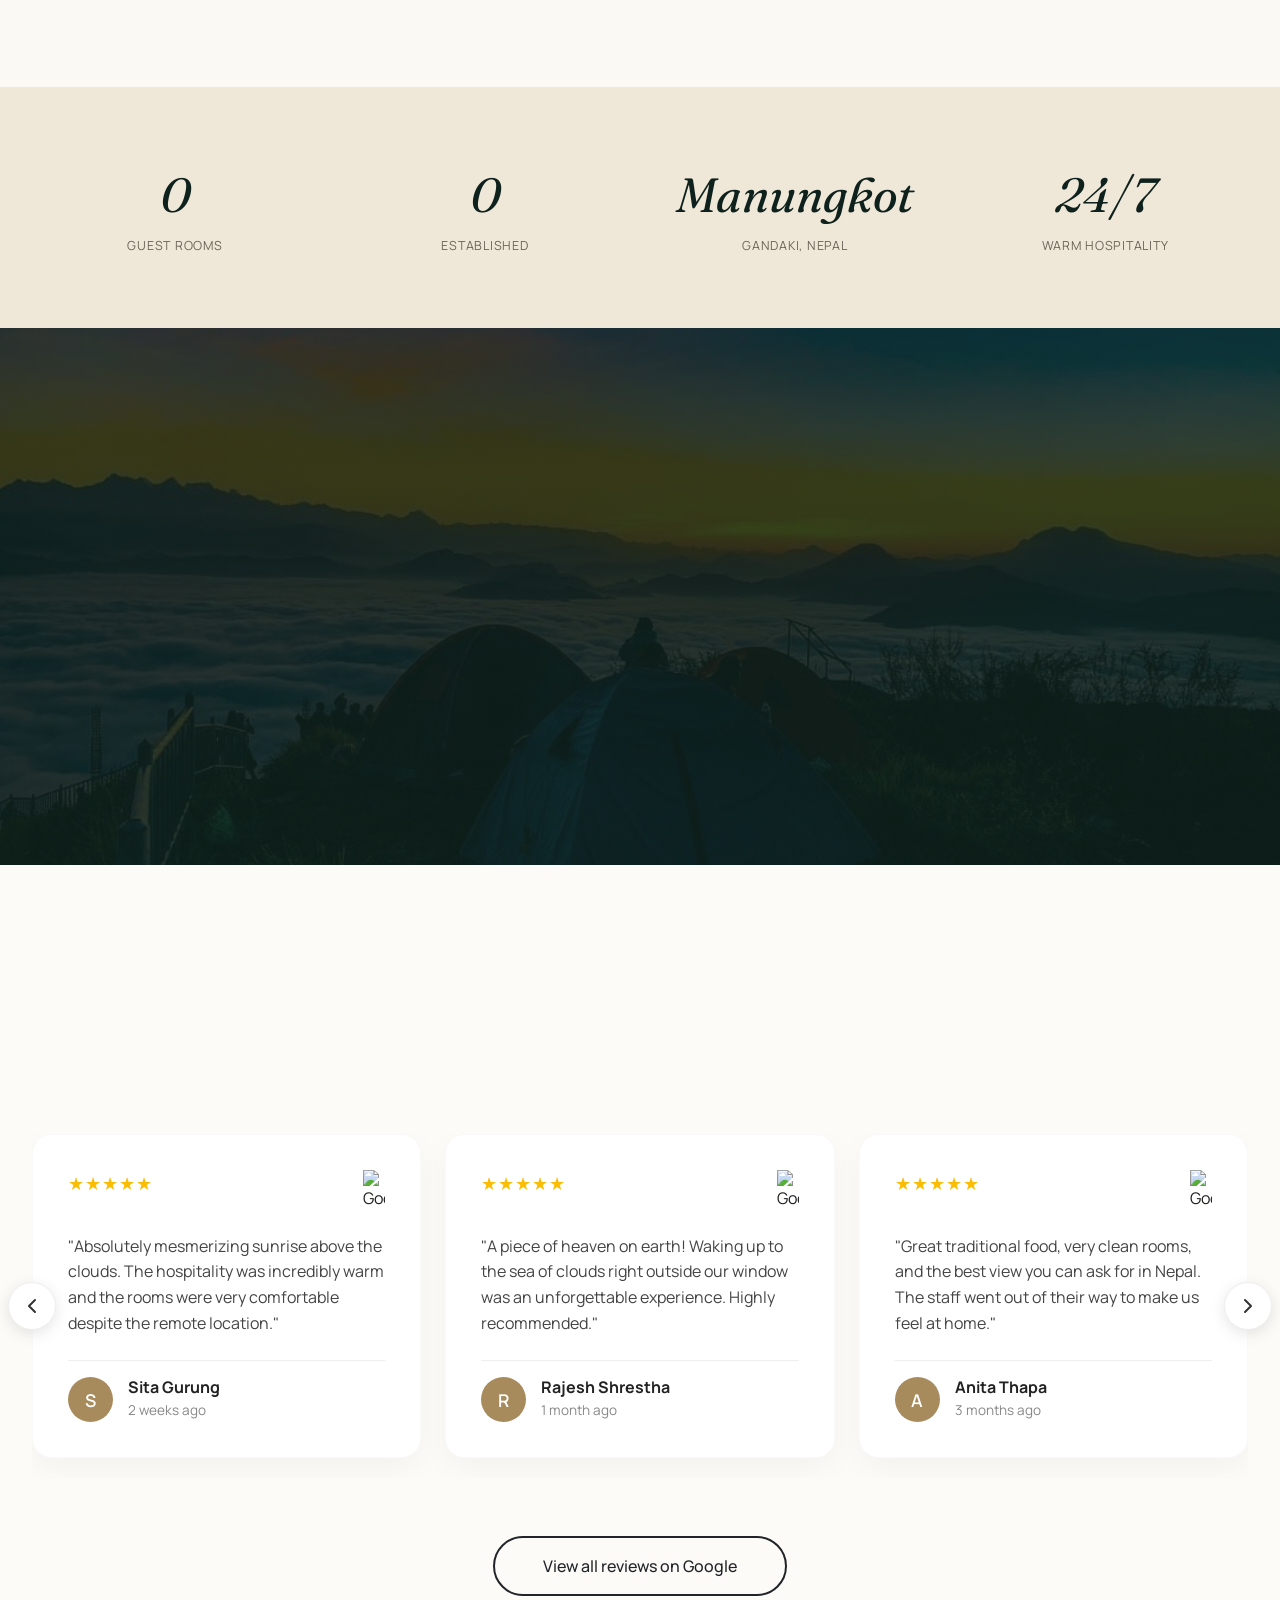
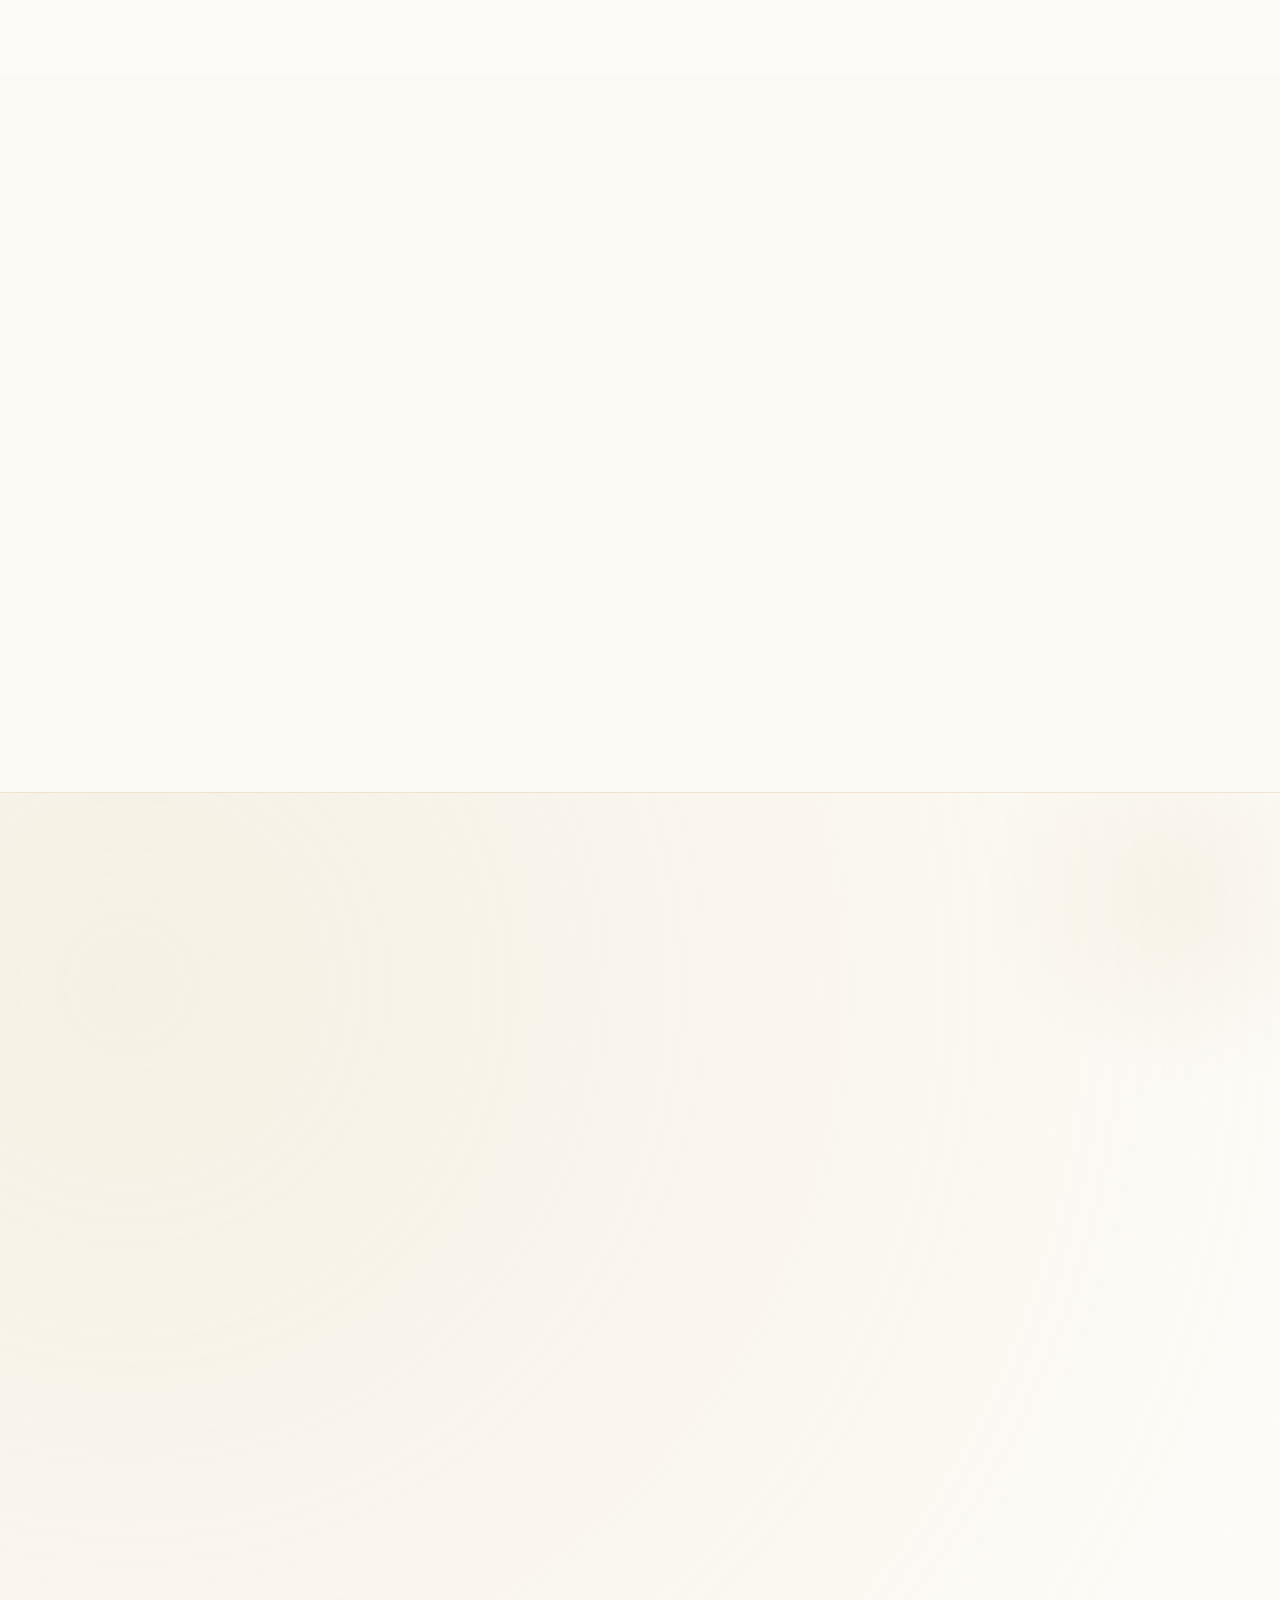
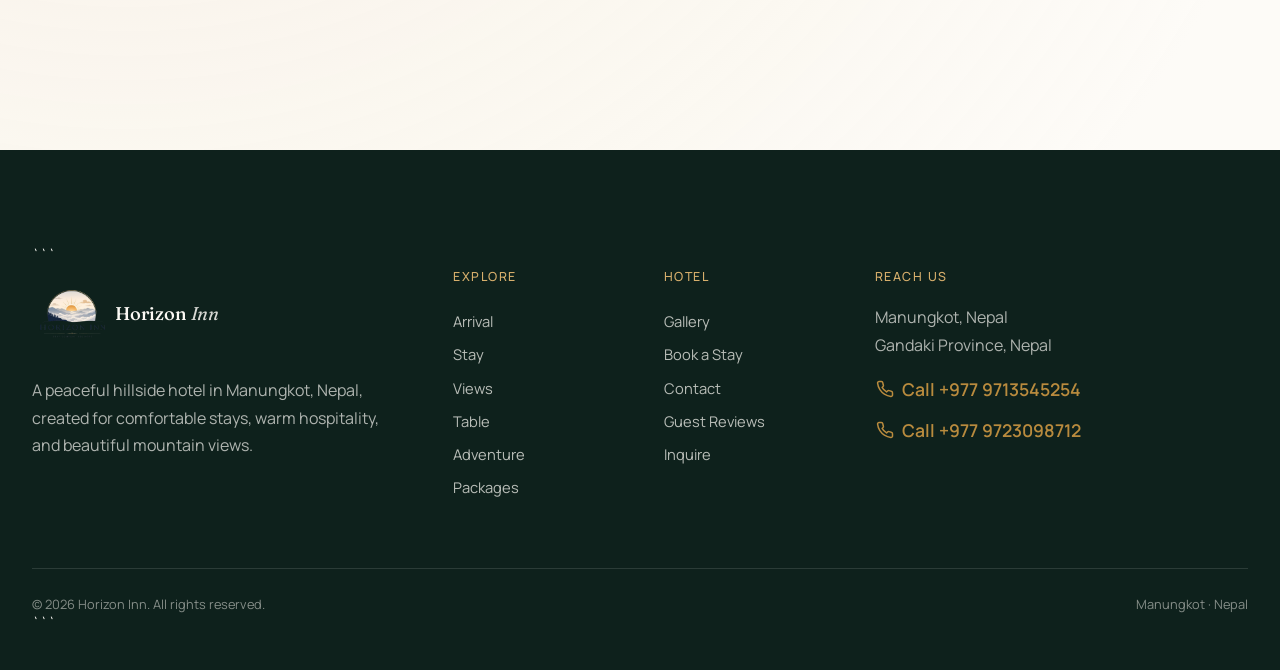
==== commit 97b29884: "update hotel website" ====
--- a/index.html
+++ b/index.html
@@ -52,6 +52,10 @@
         Adventure
       </a>
 
+      <a href="#packages">
+        Packages
+      </a>
+
       <a href="#book">
         Book
       </a>
@@ -63,13 +67,20 @@
     </nav>
 
     <!-- CHECK PACKAGES -->
-    <button
+    <a
+      href="#packages"
       class="btn btn-brass d-none d-lg-inline-flex"
-      data-bs-toggle="modal"
-      data-bs-target="#bookModal"
     >
       Check Packages
-    </button>
+    </a>
+
+    <!-- INQUIRE NOW -->
+    <a
+      href="#inquiry"
+      class="btn btn-inquire d-none d-lg-inline-flex"
+    >
+      Inquire Now
+    </a>
 
     <!-- MOBILE MENU BUTTON -->
     <button
@@ -103,10 +114,16 @@
     <a href="#adventure">Adventure
     </a>
 
+    <a href="#packages">Packages
+    </a>
+
     <a href="#book">Book
     </a>
 
     <a href="album.html">Album
+    </a>
+
+    <a href="#inquiry" class="mobile-inquire-link">Inquire Now
     </a>
 
   </div>
@@ -122,7 +139,7 @@
   <div class="hero-content">
     <p class="eyebrow" data-reveal> Manungkot Hills, Tanahun, Nepal</p>
     <h1 data-reveal>A house<br><span class="italic">at the edge</span><br>of the sky.</h1>
-    <p class="hero-sub" data-reveal>Fourteen rooms overlooking the quiet hills of Manungkot, with the Himalayas on the horizon. Horizon Inn is a peaceful retreat shaped by nature, warm hospitality, and unhurried moments — where mornings begin with mountain air and evenings settle into the stillness of the hills.</p>
+    <p class="hero-sub" data-reveal>Eight rooms overlooking the quiet hills of Manungkot, with the Himalayas on the horizon. Horizon Inn is a peaceful retreat shaped by nature, warm hospitality, and unhurried moments — where mornings begin with mountain air and evenings settle into the stillness of the hills.</p>
     <a href="#arrival" class="scroll-cue" data-reveal>
       <span>Begin the descent</span>
       <svg width="14" height="22" viewBox="0 0 14 22"><path d="M7 1v18M1 13l6 6 6-6" stroke="currentColor" stroke-width="1.4" fill="none" stroke-linecap="round" stroke-linejoin="round"/></svg>
@@ -137,22 +154,76 @@
 
 <!-- I. ARRIVAL / ABOUT -->
 <style>
-  .arrival-img-wrapper .img-a, .arrival-img-wrapper .img-b {
+  .arrival-bento-grid {
+    position: relative;
+    display: grid;
+    grid-template-columns: repeat(12, 1fr);
+    grid-template-rows: repeat(12, 1fr);
+    height: 520px;
+    gap: 15px;
+  }
+  .arrival-img-main {
+    grid-column: 1 / span 9;
+    grid-row: 1 / span 10;
+    border-radius: 24px;
+    overflow: hidden;
+    box-shadow: 0 20px 45px rgba(0,0,0,0.12);
+    position: relative;
+  }
+  .arrival-img-main img {
+    width: 100%;
+    height: 100%;
+    object-fit: cover;
+    transition: transform 0.6s cubic-bezier(0.25, 0.8, 0.25, 1);
+  }
+  .arrival-img-secondary {
+    grid-column: 7 / span 6;
+    grid-row: 5 / span 8;
     border-radius: 20px;
-    transition: all 0.5s cubic-bezier(0.25, 0.8, 0.25, 1);
-  }
-  .arrival-img-wrapper .img-b {
-    border: 8px solid var(--ivory);
-  }
-  .arrival-img-wrapper:hover .img-a {
-    filter: brightness(1.1) saturate(1.15) sepia(0.05);
-    transform: translateY(-8px) scale(1.02);
-    box-shadow: 0 25px 50px rgba(0,0,0,0.15);
-  }
-  .arrival-img-wrapper:hover .img-b {
-    filter: brightness(1.15) saturate(1.1);
-    transform: translateY(8px) scale(1.05);
-    box-shadow: 0 15px 35px rgba(0,0,0,0.2);
+    overflow: hidden;
+    box-shadow: 0 25px 50px rgba(0,0,0,0.22);
+    border: 6px solid var(--ivory);
+    z-index: 2;
+    position: relative;
+  }
+  .arrival-img-secondary img {
+    width: 100%;
+    height: 100%;
+    object-fit: cover;
+    transition: transform 0.6s cubic-bezier(0.25, 0.8, 0.25, 1);
+  }
+  .arrival-bento-grid:hover .arrival-img-main img {
+    transform: scale(1.05);
+  }
+  .arrival-bento-grid:hover .arrival-img-secondary img {
+    transform: scale(1.08);
+  }
+  .arrival-badge {
+    position: absolute;
+    top: 25px;
+    left: -20px;
+    background: var(--pine-deep);
+    color: var(--sand);
+    padding: 14px 22px;
+    border-radius: 50px;
+    box-shadow: 0 10px 30px rgba(0,0,0,0.2);
+    z-index: 3;
+    display: flex;
+    align-items: center;
+    gap: 10px;
+    border: 1px solid rgba(255,255,255,0.1);
+  }
+  .arrival-badge-icon {
+    color: var(--brass);
+    font-size: 1.2rem;
+  }
+  @media (max-width: 991px) {
+    .arrival-bento-grid {
+      height: 420px;
+    }
+    .arrival-badge {
+      left: 10px;
+    }
   }
 </style>
 
@@ -175,29 +246,38 @@
         </div>
         
         <p style="font-size: 1.1rem; color: #666; line-height: 1.8; margin-bottom: 2.5rem;">
-          Come for the views, stay for the calm. Our fourteen rooms, warm
+          Come for the views, stay for the calm. Our eight rooms, warm
           interiors, and welcoming spaces give you a comfortable base from
           which to experience the hills, villages, trails, and landscapes
           around Manungkot.
         </p>
 
-        <div class="trait-grid two-col" style="display: grid; grid-template-columns: 1fr 1fr; gap: 1.2rem;">
-          <div class="trait" style="font-weight: 600; font-size: 1.05rem; color: var(--pine-deep);"><span style="color: var(--brass); margin-right: 8px; font-size: 1.2rem;">✦</span> 14 thoughtfully designed rooms</div>
+        <div class="trait-grid two-col" style="display: grid; grid-template-columns: 1fr 1fr; gap: 1.2rem; margin-bottom: 2rem;">
+          <div class="trait" style="font-weight: 600; font-size: 1.05rem; color: var(--pine-deep);"><span style="color: var(--brass); margin-right: 8px; font-size: 1.2rem;">✦</span> 8 thoughtfully designed rooms</div>
           <div class="trait" style="font-weight: 600; font-size: 1.05rem; color: var(--pine-deep);"><span style="color: var(--brass); margin-right: 8px; font-size: 1.2rem;">✦</span> Panoramic mountain surroundings</div>
           <div class="trait" style="font-weight: 600; font-size: 1.05rem; color: var(--pine-deep);"><span style="color: var(--brass); margin-right: 8px; font-size: 1.2rem;">✦</span> Warm local hospitality</div>
           <div class="trait" style="font-weight: 600; font-size: 1.05rem; color: var(--pine-deep);"><span style="color: var(--brass); margin-right: 8px; font-size: 1.2rem;">✦</span> Fresh, locally inspired dining</div>
         </div>
-        <div class="arrival-note">
-          <span>Horizon Inn</span>
-          <small>Manungkot · Nepal </small>
-        </div>
-      </div>
-
-      <
+
+        <div class="arrival-note" style="display: flex; align-items: center; gap: 15px; background: rgba(185, 139, 62, 0.08); padding: 12px 20px; border-radius: 12px; border-left: 3px solid var(--brass);">
+          <span style="font-weight: 700; color: var(--pine-deep);">Horizon Inn Sanctuary</span>
+          <small style="color: var(--brass); font-weight: 600;">Manungkot · Nepal</small>
+        </div>
+      </div>
+
+      <!-- IMAGES -->
       <div class="col-lg-7" data-reveal>
-        <div class="stack-frame arrival-img-wrapper">
-          <img class="img-a" src="images/hotalview1.jpeg" alt="Horizon Inn overlooking the hills of Manungkot">
-          <img class="img-b" src="images/hotalview2.jpeg" alt="Interior and surroundings of Horizon Inn">
+        <div class="arrival-bento-grid">
+          <div class="arrival-badge">
+            <span class="arrival-badge-icon">🏔</span>
+            <span style="font-size: 0.88rem; font-weight: 600;">1,100m Above Sea Level</span>
+          </div>
+          <div class="arrival-img-main">
+            <img src="images/hotelview1.jpg" alt="Horizon Inn overlooking the hills of Manungkot">
+          </div>
+          <div class="arrival-img-secondary">
+            <img src="images/hotalview2.jpeg" alt="Cozy stay and scenery at Horizon Inn">
+          </div>
         </div>
       </div>
 
@@ -324,7 +404,7 @@
         <ul class="room-list" style="list-style: none; padding: 0; margin-bottom: 2rem;">
           <li style="display: flex; justify-content: space-between; padding: 12px 0; border-bottom: 1px solid #ddd; font-weight: 500;">
             <span><span style="color: var(--brass); margin-right: 8px;">✦</span> Comfortable Rooms</span>
-            <em style="color: var(--brass);">14</em>
+            <em style="color: var(--brass);">8</em>
           </li>
           <li style="display: flex; justify-content: space-between; padding: 12px 0; border-bottom: 1px solid #ddd; font-weight: 500;">
             <span><span style="color: var(--brass); margin-right: 8px;">✦</span> Mountain & Valley Views</span>
@@ -561,6 +641,134 @@
   </div>
 </section>
 
+<!-- PACKAGES SECTION -->
+<section class="section packages-section" id="packages">
+  <div class="container">
+
+    <div class="row mb-5">
+      <div class="col-lg-6" data-reveal>
+        <p class="eyebrow" style="font-weight: 800; font-size: 1rem; color: var(--brass); letter-spacing: 4px; text-transform: uppercase; margin-bottom: 1rem;">PACKAGES</p>
+        <h2 style="font-size: 3.5rem; line-height: 1.1; margin-bottom: 1.5rem; font-family: 'Fraunces', serif;">
+          Choose your<br>
+          <span style="color: var(--pine-deep); font-style: italic;">perfect escape.</span>
+        </h2>
+        <p class="lead-text">
+          Whether you prefer sleeping under the stars or in a cozy mountain room,
+          we have a package to match your idea of a perfect Himalayan stay.
+        </p>
+      </div>
+    </div>
+
+    <div class="row g-4">
+
+      <!-- PACKAGE 1: TENT STAY -->
+      <div class="col-md-6 col-lg-3" data-reveal>
+        <div class="pkg-card">
+          <div class="pkg-badge">Popular</div>
+          <div class="pkg-img">
+            <img src="images/camping.webp" alt="Tent camping under the stars at Manungkot">
+          </div>
+          <div class="pkg-body">
+            <h4 class="pkg-title">Tent Stay</h4>
+            <p class="pkg-subtitle">Sleep under the Himalayan sky</p>
+            <div class="pkg-price">
+              <span class="pkg-amount">Rs. 1,300</span>
+              <span class="pkg-per">/ person</span>
+            </div>
+            <ul class="pkg-features">
+              <li><span class="pkg-check">✓</span> 1 Day / 1 Night</li>
+              <li><span class="pkg-check">✓</span> Breakfast Included</li>
+              <li><span class="pkg-check">✓</span> Dinner Included</li>
+              <li><span class="pkg-check">✓</span> Outdoor Camping</li>
+              <li><span class="pkg-check">✓</span> Campfire Evening</li>
+            </ul>
+            <a href="#inquiry" onclick="selectPackage('tent')" class="btn btn-outline-pkg w-100">Book Package</a>
+          </div>
+        </div>
+      </div>
+
+      <!-- PACKAGE 2: ROOM STAY -->
+      <div class="col-md-6 col-lg-3" data-reveal>
+        <div class="pkg-card pkg-card-featured">
+          <div class="pkg-badge pkg-badge-featured">Recommended</div>
+          <div class="pkg-img">
+            <img src="images/rooms1.jpeg" alt="Comfortable room at Horizon Inn">
+          </div>
+          <div class="pkg-body">
+            <h4 class="pkg-title">Room Stay</h4>
+            <p class="pkg-subtitle">Warm rooms with mountain views</p>
+            <div class="pkg-price">
+              <span class="pkg-amount">Rs. 2,000</span>
+              <span class="pkg-per">/ person</span>
+            </div>
+            <ul class="pkg-features">
+              <li><span class="pkg-check">✓</span> 1 Day / 1 Night</li>
+              <li><span class="pkg-check">✓</span> Breakfast Included</li>
+              <li><span class="pkg-check">✓</span> Dinner Included</li>
+              <li><span class="pkg-check">✓</span> Cozy Room Interior</li>
+              <li><span class="pkg-check">✓</span> Valley Views</li>
+            </ul>
+            <a href="#inquiry" onclick="selectPackage('room')" class="btn btn-brass-pkg w-100">Book Package</a>
+          </div>
+        </div>
+      </div>
+
+      <!-- PACKAGE 3: DELUXE SUITE -->
+      <div class="col-md-6 col-lg-3" data-reveal>
+        <div class="pkg-card">
+          <div class="pkg-badge">Luxury</div>
+          <div class="pkg-img">
+            <img src="images/room3.jpeg" alt="Deluxe mountain view suite">
+          </div>
+          <div class="pkg-body">
+            <h4 class="pkg-title">Deluxe Suite</h4>
+            <p class="pkg-subtitle">Panoramic balcony & suite comfort</p>
+            <div class="pkg-price">
+              <span class="pkg-amount">Rs. 3,200</span>
+              <span class="pkg-per">/ person</span>
+            </div>
+            <ul class="pkg-features">
+              <li><span class="pkg-check">✓</span> 1 Day / 1 Night</li>
+              <li><span class="pkg-check">✓</span> Full Board Meals</li>
+              <li><span class="pkg-check">✓</span> Corner Balcony Room</li>
+              <li><span class="pkg-check">✓</span> Sunrise Sky View</li>
+              <li><span class="pkg-check">✓</span> Welcome Drinks</li>
+            </ul>
+            <a href="#inquiry" onclick="selectPackage('deluxe')" class="btn btn-outline-pkg w-100">Book Package</a>
+          </div>
+        </div>
+      </div>
+
+      <!-- PACKAGE 4: BBQ & FIRESIDE -->
+      <div class="col-md-6 col-lg-3" data-reveal>
+        <div class="pkg-card">
+          <div class="pkg-badge">Special</div>
+          <div class="pkg-img">
+            <img src="images/table4(barbi).png" alt="BBQ and campfire night">
+          </div>
+          <div class="pkg-body">
+            <h4 class="pkg-title">BBQ & Fireside</h4>
+            <p class="pkg-subtitle">Barbecue feast & mountain bonfire</p>
+            <div class="pkg-price">
+              <span class="pkg-amount">Rs. 2,500</span>
+              <span class="pkg-per">/ person</span>
+            </div>
+            <ul class="pkg-features">
+              <li><span class="pkg-check">✓</span> 1 Day / 1 Night</li>
+              <li><span class="pkg-check">✓</span> Live BBQ Dinner</li>
+              <li><span class="pkg-check">✓</span> Morning Breakfast</li>
+              <li><span class="pkg-check">✓</span> Bonfire & Music</li>
+              <li><span class="pkg-check">✓</span> Cloud Valley View</li>
+            </ul>
+            <a href="#inquiry" onclick="selectPackage('bbq')" class="btn btn-outline-pkg w-100">Book Package</a>
+          </div>
+        </div>
+      </div>
+
+    </div>
+  </div>
+</section>
+
 <!-- V. AROUND MANUNGKOT — places & experiences -->
 <section class="section services" id="adventure">
   <div class="container">
@@ -740,7 +948,7 @@
     <div class="row text-center g-4">
 
       <div class="col-6 col-lg-3">
-        <span class="stat-num" data-count="14">0</span>
+        <span class="stat-num" data-count="8">0</span>
         <span class="stat-label">Guest Rooms</span>
       </div>
 
@@ -774,8 +982,8 @@
         
         <p class="eyebrow eyebrow-light">Book</p>
         <h2 class="text-ivory">Come down<br>from wherever you are.</h2>
-        <p class="text-ivory-70 mb-4">Fourteen rooms mean we're often full in October and April. Write to us, or check live dates below.</p>
-        <button class="btn btn-brass btn-lg" data-bs-toggle="modal" data-bs-target="#bookModal">Check Packages</button>
+        <p class="text-ivory-70 mb-4">Eight rooms mean we're often full in October and April. Write to us, or view our packages below.</p>
+        <a class="btn btn-brass btn-lg" href="#packages">Check Packages</a>
       </div>
     </div>
   </div>
@@ -1001,7 +1209,9 @@
         <div class="row g-4">
           <div class="col-sm-6">
             <p style="color: #a88b5d; font-size: 0.9rem; margin-bottom: 0.25rem;">Call:</p>
-            <p style="font-weight: 600; font-size: 1.1rem; color: #333;">+977 61 000 000</p>
+            <p style="font-weight: 600; font-size: 1.1rem; color: #333;">+977 9723098712
+
+            </p>
           </div>
           <div class="col-sm-6">
             <p style="color: #a88b5d; font-size: 0.9rem; margin-bottom: 0.25rem;">Email:</p>
@@ -1009,6 +1219,147 @@
           </div>
         </div>
       </div>
+    </div>
+  </div>
+</section>
+
+<!-- INQUIRY / BOOKING FORM -->
+<section class="section inquiry-section" id="inquiry">
+  <div class="container position-relative">
+    <div class="row align-items-center g-5">
+
+      <!-- LEFT: Info & decoration -->
+      <div class="col-lg-5" data-reveal>
+        <div class="inquiry-info">
+          <span class="inquiry-tag">✦ Directly Connected</span>
+          <h2 class="inquiry-title">
+            Reserve your<br>
+            <span class="inquiry-title-italic">mountain escape.</span>
+          </h2>
+
+          <div class="inquiry-lead-box">
+            <p class="lead-text" style="font-size: 1.15rem; color: #444; line-height: 1.6; margin: 0;">
+              Fill out the form and we'll get back to you within a few hours to
+              confirm availability and finalize your booking.
+            </p>
+          </div>
+
+          <div class="inquiry-details">
+            <div class="inquiry-detail-item">
+              <div class="inquiry-icon-box">
+                <svg width="20" height="20" viewBox="0 0 24 24" fill="none" stroke="currentColor" stroke-width="2" stroke-linecap="round" stroke-linejoin="round"><path d="M22 16.92v3a2 2 0 0 1-2.18 2 19.79 19.79 0 0 1-8.63-3.07 19.5 19.5 0 0 1-6-6 19.79 19.79 0 0 1-3.07-8.67A2 2 0 0 1 4.11 2h3a2 2 0 0 1 2 1.72 12.84 12.84 0 0 0 .7 2.81 2 2 0 0 1-.45 2.11L8.09 9.91a16 16 0 0 0 6 6l1.27-1.27a2 2 0 0 1 2.11-.45 12.84 12.84 0 0 0 2.81.7A2 2 0 0 1 22 16.92z"></path></svg>
+              </div>
+              <div>
+                <strong>Direct Phone</strong>
+                <p>+977 9713545254 / +977 9723098712</p>
+              </div>
+            </div>
+
+            <div class="inquiry-detail-item">
+              <div class="inquiry-icon-box">
+                <svg width="20" height="20" viewBox="0 0 24 24" fill="none" stroke="currentColor" stroke-width="2" stroke-linecap="round" stroke-linejoin="round"><path d="M4 4h16c1.1 0 2 .9 2 2v12c0 1.1-.9 2-2 2H4c-1.1 0-2-.9-2-2V6c0-1.1.9-2 2-2z"></path><polyline points="22,6 12,13 2,6"></polyline></svg>
+              </div>
+              <div>
+                <strong>Email Address</strong>
+                <p>stay@horizoninn.com</p>
+              </div>
+            </div>
+
+            <div class="inquiry-detail-item">
+              <div class="inquiry-icon-box">
+                <svg width="20" height="20" viewBox="0 0 24 24" fill="none" stroke="currentColor" stroke-width="2" stroke-linecap="round" stroke-linejoin="round"><path d="M21 10c0 7-9 13-9 13s-9-6-9-13a9 9 0 0 1 18 0z"></path><circle cx="12" cy="10" r="3"></circle></svg>
+              </div>
+              <div>
+                <strong>Location</strong>
+                <p>Manungkot Hilltop, Tanahun, Nepal</p>
+              </div>
+            </div>
+          </div>
+        </div>
+      </div>
+
+      <!-- RIGHT: Form -->
+      <div class="col-lg-7" data-reveal>
+        <div class="inquiry-form-wrapper">
+          <div class="inquiry-form-header">
+            <h4>Inquiry & Booking Form</h4>
+            <span class="inquiry-header-badge">✦ Instant Response Guarantee</span>
+          </div>
+
+          <form class="inquiry-form" id="inquiryForm" onsubmit="handleInquirySubmit(event)">
+            <div class="row g-3">
+              <div class="col-sm-6">
+                <label class="inquiry-label" for="inqName">Full Name *</label>
+                <input type="text" class="inquiry-input" id="inqName" name="name" placeholder="Your full name" required>
+              </div>
+
+              <div class="col-sm-6">
+                <label class="inquiry-label" for="inqEmail">Email Address *</label>
+                <input type="email" class="inquiry-input" id="inqEmail" name="email" placeholder="you@example.com" required>
+              </div>
+
+              <div class="col-sm-6">
+                <label class="inquiry-label" for="inqPhone">Phone Number</label>
+                <input type="tel" class="inquiry-input" id="inqPhone" name="phone" placeholder="+977 xxxxxxxxxx">
+              </div>
+
+              <div class="col-sm-6">
+                <label class="inquiry-label" for="inqPackage">Select Package *</label>
+                <select class="inquiry-input inquiry-select" id="inqPackage" name="package" required>
+                  <option value="" disabled selected>Select a stay package</option>
+                  <option value="tent">Tent Stay — Rs. 1,300/person</option>
+                  <option value="room">Room Stay — Rs. 2,000/person</option>
+                  <option value="deluxe">Deluxe Suite — Rs. 3,200/person</option>
+                  <option value="bbq">BBQ & Fireside — Rs. 2,500/person</option>
+                  <option value="custom">Custom / Special Event</option>
+                </select>
+              </div>
+
+              <div class="col-sm-6">
+                <label class="inquiry-label" for="inqCheckin">Check-in Date *</label>
+                <input type="date" class="inquiry-input" id="inqCheckin" name="checkin" required>
+              </div>
+
+              <div class="col-sm-6">
+                <label class="inquiry-label" for="inqGuests">Number of Guests *</label>
+                <select class="inquiry-input inquiry-select" id="inqGuests" name="guests" required>
+                  <option value="" disabled selected>How many guests?</option>
+                  <option value="1">1 Guest</option>
+                  <option value="2">2 Guests</option>
+                  <option value="3">3 Guests</option>
+                  <option value="4">4 Guests</option>
+                  <option value="5">5 Guests</option>
+                  <option value="6+">6+ Guests (Group)</option>
+                </select>
+              </div>
+
+              <div class="col-12">
+                <label class="inquiry-label" for="inqMessage">Message / Special Requests</label>
+                <textarea class="inquiry-input inquiry-textarea" id="inqMessage" name="message" rows="3" placeholder="Tell us about special arrival requests, dietary preferences, or questions..."></textarea>
+              </div>
+
+              <div class="col-12 mt-4">
+                <button type="submit" class="btn btn-brass btn-lg w-100 inquiry-submit-btn" id="inquirySubmitBtn">
+                  <span>Send Inquiry & Reserve</span>
+                  <svg width="20" height="20" viewBox="0 0 24 24" fill="none" stroke="currentColor" stroke-width="2" stroke-linecap="round" stroke-linejoin="round" style="margin-left: 8px;"><line x1="5" y1="12" x2="19" y2="12"></line><polyline points="12 5 19 12 12 19"></polyline></svg>
+                </button>
+                <p class="inquiry-note">🔒 We keep your personal information private and respond promptly.</p>
+              </div>
+            </div>
+          </form>
+
+          <div class="inquiry-success" id="inquirySuccess" style="display: none;">
+            <div class="inquiry-success-inner">
+              <div class="success-icon-badge">
+                <svg width="40" height="40" viewBox="0 0 24 24" fill="none" stroke="var(--brass)" stroke-width="2.5" stroke-linecap="round" stroke-linejoin="round"><path d="M22 11.08V12a10 10 0 1 1-5.93-9.14"></path><polyline points="22 4 12 14.01 9 11.01"></polyline></svg>
+              </div>
+              <h3 style="font-family: 'Fraunces', serif; margin-top: 1.2rem; color: var(--pine-deep); font-size: 2.2rem;">Inquiry Received!</h3>
+              <p style="color: #666; font-size: 1.1rem; max-width: 380px; margin: 0.8rem auto 0; line-height: 1.6;">Thank you for choosing Horizon Inn. Our resort team will contact you shortly to confirm your booking.</p>
+            </div>
+          </div>
+        </div>
+      </div>
+
     </div>
   </div>
 </section>
@@ -1061,6 +1412,8 @@
 
     <a href="#adventure">Adventure</a>
 
+    <a href="#packages">Packages</a>
+
   </div>
 
 
@@ -1076,6 +1429,8 @@
     <a href="#contact">Contact</a>
 
     <a href="#reviews">Guest Reviews</a>
+
+    <a href="#inquiry">Inquire</a>
 
   </div>
 
@@ -1096,9 +1451,9 @@
         Call +977 9713545254
       </a>
       <br>
-      <a href="tel:+9779700000000" class="btn btn-link" style="color: var(--brass); font-size: 1.1rem; font-weight: 600; text-decoration: none; padding: 0; display: inline-flex; align-items: center; transition: color 0.3s ease;">
+      <a href="tel:+9779723098712" class="btn btn-link" style="color: var(--brass); font-size: 1.1rem; font-weight: 600; text-decoration: none; padding: 0; display: inline-flex; align-items: center; transition: color 0.3s ease;">
         <svg width="18" height="18" viewBox="0 0 24 24" fill="none" stroke="currentColor" stroke-width="2" stroke-linecap="round" stroke-linejoin="round" style="margin-right: 8px;"><path d="M22 16.92v3a2 2 0 0 1-2.18 2 19.79 19.79 0 0 1-8.63-3.07 19.5 19.5 0 0 1-6-6 19.79 19.79 0 0 1-3.07-8.67A2 2 0 0 1 4.11 2h3a2 2 0 0 1 2 1.72 12.84 12.84 0 0 0 .7 2.81 2 2 0 0 1-.45 2.11L8.09 9.91a16 16 0 0 0 6 6l1.27-1.27a2 2 0 0 1 2.11-.45 12.84 12.84 0 0 0 2.81.7A2 2 0 0 1 22 16.92z"></path></svg>
-        Call +977 9700000000
+        Call +977 9723098712
       </a>
     </div>
 
@@ -1165,7 +1520,7 @@
                     <span style="color: var(--brass); margin-right: 10px; font-size: 1.2rem;">✦</span> Rs.1300 per person
                   </li>
                 </ul>
-                <button class="btn btn-outline-brass w-100" style="border: 1px solid var(--brass); color: var(--brass); border-radius: 50px; padding: 12px; font-weight: 600; background: transparent; transition: all 0.3s ease;">Book Tent Package</button>
+                <a href="#inquiry" data-bs-dismiss="modal" onclick="selectPackage('tent')" class="btn btn-outline-brass w-100" style="border: 1px solid var(--brass); color: var(--brass); border-radius: 50px; padding: 12px; font-weight: 600; background: transparent; transition: all 0.3s ease; display: inline-block; text-align: center;">Book Tent Package</a>
               </div>
             </div>
           </div>
@@ -1195,7 +1550,7 @@
                     <span style="color: var(--brass); margin-right: 10px; font-size: 1.2rem;">✦</span>Rs.2000 per person
                   </li>
                 </ul>
-                <button class="btn btn-brass w-100" style="border-radius: 50px; padding: 12px; font-weight: 600;">Book Room Package</button>
+                <a href="#inquiry" data-bs-dismiss="modal" onclick="selectPackage('room')" class="btn btn-brass w-100" style="border-radius: 50px; padding: 12px; font-weight: 600; display: inline-block; text-align: center;">Book Room Package</a>
               </div>
             </div>
           </div>
--- a/style.css
+++ b/style.css
@@ -85,22 +85,80 @@
 .chapter-num.light{ color: var(--brass-light); border-color: var(--brass-light); }
 
 .btn-brass{
-  background: var(--brass);
-  border: 1px solid var(--brass);
-  color: var(--ivory);
+  background: linear-gradient(135deg, #c79848 0%, #a8792c 100%);
+  border: 1px solid #a8792c;
+  color: var(--ivory) !important;
   font-weight: 600;
   font-size: .88rem;
   letter-spacing: .03em;
-  padding: .7rem 1.6rem;
-  border-radius: 2px;
+  padding: .68rem 1.6rem;
+  border-radius: 50px;
+  box-shadow: 0 4px 14px rgba(185,139,62,.25);
   transition: transform .35s var(--ease), background .35s var(--ease), box-shadow .35s var(--ease);
+  display: inline-flex;
+  align-items: center;
+  justify-content: center;
+  gap: .4rem;
 }
 .btn-brass:hover{
-  background: var(--pine-deep);
-  border-color: var(--pine-deep);
-  color: var(--ivory);
+  background: linear-gradient(135deg, #1a3c33 0%, #0E211C 100%);
+  border-color: #0E211C;
+  color: var(--ivory) !important;
   transform: translateY(-2px);
-  box-shadow: 0 10px 24px rgba(22,48,42,.25);
+  box-shadow: 0 10px 24px rgba(14,33,28,.3);
+}
+
+.btn-outline-brass{
+  background: transparent;
+  border: 1.5px solid var(--brass);
+  color: var(--brass) !important;
+  font-weight: 600;
+  font-size: .88rem;
+  letter-spacing: .02em;
+  padding: .65rem 1.4rem;
+  border-radius: 50px;
+  transition: all .35s var(--ease);
+  display: inline-flex;
+  align-items: center;
+  justify-content: center;
+  gap: .4rem;
+}
+.btn-outline-brass:hover{
+  background: var(--brass);
+  border-color: var(--brass);
+  color: var(--ivory) !important;
+  transform: translateY(-2px);
+  box-shadow: 0 6px 20px rgba(185,139,62,.28);
+}
+
+.nav-ghost-btn{
+  font-size: .86rem;
+  font-weight: 600;
+  letter-spacing: .03em;
+  color: rgba(251,249,244,.9);
+  padding: .5rem 1.2rem;
+  border: 1px solid rgba(251,249,244,.35);
+  border-radius: 50px;
+  background: transparent;
+  transition: all .3s var(--ease);
+  display: inline-flex;
+  align-items: center;
+  justify-content: center;
+}
+.site-nav.scrolled .nav-ghost-btn{
+  color: var(--pine-deep);
+  border-color: rgba(22,48,42,.25);
+}
+.nav-ghost-btn:hover{
+  background: rgba(185,139,62,.15);
+  border-color: var(--brass);
+  color: var(--brass-light);
+  transform: translateY(-1px);
+}
+.site-nav.scrolled .nav-ghost-btn:hover{
+  background: var(--sand);
+  border-color: var(--brass);
+  color: var(--pine-deep);
 }
 
 .link-underline{
@@ -223,11 +281,11 @@
    ========================================================== */
 .hero{
   position: relative;
-  height: 100vh;
-  min-height: 640px;
+  min-height: 100vh;
   display: flex;
   align-items: center;
   overflow: hidden;
+  padding: 110px 0 70px;
 }
 .hero-bg{ position: absolute; inset: 0; }
 .hero-bg img{
@@ -238,7 +296,7 @@
 @keyframes heroZoom{ to{ transform: scale(1); } }
 .hero-scrim{
   position: absolute; inset: 0;
-  background: linear-gradient(180deg, rgba(14,33,28,.55) 0%, rgba(14,33,28,.35) 45%, rgba(14,33,28,.75) 100%);
+  background: linear-gradient(180deg, rgba(14,33,28,.6) 0%, rgba(14,33,28,.38) 45%, rgba(14,33,28,.78) 100%);
 }
 
 .hero-content{
@@ -250,17 +308,42 @@
   width: 100%;
 }
 .hero h1{
-  font-size: clamp(2.8rem, 7vw, 5.4rem);
+  font-size: clamp(3.1rem, 7.8vw, 5.8rem);
   color: var(--ivory);
-  margin: .6rem 0 1.4rem;
+  margin: .7rem 0 1.5rem;
+  line-height: 1.06;
+  letter-spacing: -0.015em;
+  text-shadow: 0 4px 25px rgba(0, 0, 0, 0.4);
 }
 .hero-sub{
-  color: rgba(251,249,244,.82);
-  max-width: 40ch;
-  font-size: 1.05rem;
-  margin-bottom: 2.2rem;
+  color: rgba(251,249,244,.92);
+  max-width: 56ch;
+  font-size: clamp(1.08rem, 1.8vw, 1.22rem);
+  line-height: 1.72;
+  margin-bottom: 2.4rem;
+  text-shadow: 0 2px 12px rgba(0, 0, 0, 0.3);
 }
 .hero .eyebrow{ color: var(--brass-light); }
+
+.hero-highlights-strip {
+  border-top: 1px solid rgba(251, 249, 244, 0.18);
+  padding-top: 1.5rem;
+  max-width: 720px;
+  margin-bottom: 2rem;
+}
+.hero-hl-item {
+  display: inline-flex;
+  align-items: center;
+  gap: 0.55rem;
+  color: rgba(251, 249, 244, 0.9);
+  font-size: 0.92rem;
+  font-weight: 500;
+  letter-spacing: 0.02em;
+}
+.hero-hl-item .hl-sparkle {
+  color: var(--brass-light);
+  font-size: 0.8rem;
+}
 
 .scroll-cue{
   display: inline-flex;
@@ -271,22 +354,31 @@
   font-size: .78rem;
   letter-spacing: .14em;
   text-transform: uppercase;
+  transition: opacity .3s ease;
+}
+.scroll-cue:hover {
+  opacity: 0.8;
 }
 .scroll-cue svg{ animation: bob 2.2s ease-in-out infinite; }
 @keyframes bob{ 0%,100%{ transform: translateY(0);} 50%{ transform: translateY(6px);} }
 
 .hero-count{
   position: absolute;
-  right: 3rem; bottom: 3rem;
+  right: 3.5rem; bottom: 3.5rem;
   z-index: 2;
   color: var(--ivory);
   text-align: right;
   display: none;
+  background: rgba(14, 33, 28, 0.45);
+  backdrop-filter: blur(12px);
+  padding: 1rem 1.6rem;
+  border-radius: 16px;
+  border: 1px solid rgba(251, 249, 244, 0.15);
 }
 @media (min-width: 992px){ .hero-count{ display: block; } }
 .count-num{ font-family: var(--font-display); font-size: 3rem; font-style: italic; }
 .count-suffix{ font-family: var(--font-display); font-size: 1.4rem; margin-left: .1rem; }
-.count-label{ display: block; font-size: .74rem; letter-spacing: .1em; text-transform: uppercase; color: rgba(251,249,244,.65); margin-top: .2rem; }
+.count-label{ display: block; font-size: .74rem; letter-spacing: .1em; text-transform: uppercase; color: rgba(251,249,244,.75); margin-top: .2rem; }
 
 /* ==========================================================
    REVEAL ANIMATION
@@ -521,5 +613,1187 @@
 }
 @media (max-width: 575px){
   .trait-grid{ grid-template-columns: 1fr; }
-  .hero h1{ font-size: 2.5rem; }
+  .hero h1{ font-size: clamp(2.4rem, 8vw, 3rem); line-height: 1.1; }
+  .hero-sub{ font-size: 1.05rem; line-height: 1.6; }
+  .hero-highlights-strip{ gap: 0.6rem !important; }
+}
+
+/* ==========================================================
+   PACKAGES SECTION (Middle of Website)
+   ========================================================== */
+.packages-section {
+  background: #f8f6f0;
+  padding: 8rem 0 7rem;
+  position: relative;
+  border-top: 1px solid rgba(22, 48, 42, 0.08);
+  border-bottom: 1px solid rgba(22, 48, 42, 0.08);
+}
+.section-title-lux {
+  font-family: var(--font-display);
+  font-size: clamp(2.4rem, 4.5vw, 3.6rem);
+  line-height: 1.12;
+  color: var(--pine-deep);
+}
+
+.pkg-card {
+  background: #ffffff;
+  border-radius: 20px;
+  overflow: hidden;
+  border: 1px solid rgba(22, 48, 42, 0.09);
+  box-shadow: 0 10px 32px rgba(14, 33, 28, 0.06);
+  display: flex;
+  flex-direction: column;
+  width: 100%;
+  position: relative;
+  transition: transform 0.45s var(--ease), box-shadow 0.45s var(--ease), border-color 0.45s var(--ease);
+}
+.pkg-card:hover {
+  transform: translateY(-8px);
+  box-shadow: 0 24px 50px -10px rgba(14, 33, 28, 0.16);
+  border-color: rgba(185, 139, 62, 0.4);
+}
+
+.pkg-card.featured-pkg {
+  border: 2px solid var(--brass);
+  box-shadow: 0 14px 40px rgba(185, 139, 62, 0.16);
+}
+.pkg-card.featured-pkg:hover {
+  box-shadow: 0 26px 60px rgba(185, 139, 62, 0.28);
+}
+
+.pkg-badge {
+  position: absolute;
+  top: 14px;
+  left: 14px;
+  z-index: 3;
+  background: rgba(14, 33, 28, 0.85);
+  backdrop-filter: blur(8px);
+  color: #fbf9f4;
+  font-size: 0.72rem;
+  font-weight: 700;
+  letter-spacing: 0.08em;
+  text-transform: uppercase;
+  padding: 5px 12px;
+  border-radius: 50px;
+  border: 1px solid rgba(251, 249, 244, 0.2);
+}
+.pkg-badge.featured-badge {
+  background: var(--brass);
+  color: #ffffff;
+  border-color: rgba(255, 255, 255, 0.4);
+  box-shadow: 0 4px 14px rgba(185, 139, 62, 0.4);
+}
+
+.pkg-img {
+  height: 220px;
+  overflow: hidden;
+  position: relative;
+}
+.pkg-img img {
+  width: 100%;
+  height: 100%;
+  object-fit: cover;
+  transition: transform 0.7s var(--ease);
+}
+.pkg-card:hover .pkg-img img {
+  transform: scale(1.08);
+}
+.pkg-overlay {
+  position: absolute;
+  inset: 0;
+  background: linear-gradient(180deg, rgba(0,0,0,0.05) 0%, rgba(0,0,0,0.35) 100%);
+}
+
+.pkg-body {
+  padding: 1.8rem 1.6rem;
+  display: flex;
+  flex-direction: column;
+  flex-grow: 1;
+}
+.pkg-title {
+  font-family: var(--font-display);
+  font-size: 1.45rem;
+  font-weight: 600;
+  color: var(--pine-deep);
+  margin-bottom: 0.35rem;
+  line-height: 1.2;
+}
+.pkg-duration {
+  font-size: 0.84rem;
+  color: #7b7569;
+  margin-bottom: 1.2rem;
+}
+
+.pkg-price-wrap {
+  display: flex;
+  align-items: baseline;
+  padding-bottom: 1.1rem;
+  margin-bottom: 1.2rem;
+  border-bottom: 1px solid rgba(22, 48, 42, 0.08);
+}
+.pkg-currency {
+  font-family: var(--font-display);
+  font-weight: 600;
+  font-size: 1.15rem;
+  color: var(--brass);
+  margin-right: 4px;
+}
+.pkg-amount {
+  font-family: var(--font-display);
+  font-size: 2.1rem;
+  font-weight: 600;
+  color: var(--pine-deep);
+  letter-spacing: -0.02em;
+  line-height: 1;
+}
+.pkg-per {
+  font-size: 0.85rem;
+  color: #7b7569;
+  margin-left: 6px;
+}
+
+.pkg-features {
+  list-style: none;
+  padding: 0;
+  margin: 0 0 1.8rem 0;
+  flex-grow: 1;
+}
+.pkg-features li {
+  display: flex;
+  align-items: flex-start;
+  gap: 0.6rem;
+  font-size: 0.88rem;
+  color: #4a453e;
+  margin-bottom: 0.65rem;
+  line-height: 1.45;
+}
+.pkg-icon {
+  color: var(--brass);
+  font-size: 0.85rem;
+  line-height: 1.45;
+  flex-shrink: 0;
+}
+
+.pkg-banner {
+  background: #ffffff;
+  border-radius: 18px;
+  border: 1px solid rgba(185, 139, 62, 0.25);
+  box-shadow: 0 10px 35px rgba(14, 33, 28, 0.05);
+}
+
+/* ==========================================================
+   INQUIRY SECTION (Above Footer)
+   ========================================================== */
+.inquiry-section {
+  background: linear-gradient(180deg, #fdfbf7 0%, #f4eee2 100%);
+  padding: 8rem 0;
+  position: relative;
+  border-top: 1px solid rgba(185, 139, 62, 0.2);
+}
+.inquiry-title {
+  font-family: var(--font-display);
+  font-size: clamp(2.4rem, 4.8vw, 3.8rem);
+  line-height: 1.1;
+  color: var(--pine-deep);
+  margin: 0.4rem 0 1.2rem;
+}
+.inquiry-subtitle {
+  font-size: 1.12rem;
+  line-height: 1.7;
+  color: #555047;
+  max-width: 640px;
+  margin: 0 auto;
+}
+
+.inquiry-info-panel {
+  background: #ffffff;
+  padding: 2.8rem 2.4rem;
+  border-radius: 24px;
+  border: 1px solid rgba(22, 48, 42, 0.08);
+  box-shadow: 0 16px 45px rgba(14, 33, 28, 0.06);
+}
+.info-badge {
+  display: inline-block;
+  background: rgba(185, 139, 62, 0.12);
+  color: var(--brass);
+  font-size: 0.74rem;
+  font-weight: 700;
+  letter-spacing: 0.14em;
+  text-transform: uppercase;
+  padding: 4px 12px;
+  border-radius: 50px;
+  margin-bottom: 0.9rem;
+}
+.info-headline {
+  font-family: var(--font-display);
+  font-size: 1.9rem;
+  color: var(--pine-deep);
+  margin-bottom: 0.6rem;
+}
+.info-desc {
+  font-size: 0.94rem;
+  color: #6a6459;
+  margin-bottom: 1.8rem;
+  line-height: 1.6;
+}
+
+.perks-list {
+  display: flex;
+  flex-direction: column;
+  gap: 1.2rem;
+}
+.perk-item {
+  display: flex;
+  gap: 0.9rem;
+  align-items: flex-start;
+}
+.perk-icon {
+  width: 28px;
+  height: 28px;
+  background: rgba(185, 139, 62, 0.12);
+  color: var(--brass);
+  border-radius: 50%;
+  display: flex;
+  align-items: center;
+  justify-content: center;
+  font-size: 0.9rem;
+  flex-shrink: 0;
+  margin-top: 2px;
+}
+.perk-title {
+  display: block;
+  font-size: 0.96rem;
+  color: var(--pine-deep);
+  margin-bottom: 0.15rem;
+}
+.perk-text {
+  font-size: 0.85rem;
+  color: #6b665c;
+  line-height: 1.5;
+  margin: 0;
+}
+
+.reception-avatar {
+  position: relative;
+  width: 44px;
+  height: 44px;
+  border-radius: 50%;
+  background: var(--sand);
+  color: var(--pine-deep);
+  display: flex;
+  align-items: center;
+  justify-content: center;
+  flex-shrink: 0;
+}
+.online-indicator {
+  position: absolute;
+  bottom: 2px;
+  right: 2px;
+  width: 11px;
+  height: 11px;
+  background: #28a745;
+  border: 2px solid #ffffff;
+  border-radius: 50%;
+}
+.direct-contact-pill {
+  display: flex;
+  align-items: center;
+  gap: 0.7rem;
+  padding: 0.65rem 1rem;
+  border-radius: 10px;
+  background: #fbf9f4;
+  border: 1px solid rgba(22, 48, 42, 0.08);
+  color: var(--pine-deep);
+  font-size: 0.9rem;
+  font-weight: 600;
+  transition: all 0.3s var(--ease);
+}
+.direct-contact-pill:hover {
+  background: #ffffff;
+  border-color: var(--brass);
+  color: var(--brass);
+  transform: translateX(3px);
+}
+.whatsapp-quick-btn {
+  display: flex;
+  align-items: center;
+  justify-content: center;
+  gap: 0.65rem;
+  padding: 0.75rem 1.2rem;
+  border-radius: 10px;
+  background: #25D366;
+  color: #ffffff !important;
+  font-weight: 700;
+  font-size: 0.92rem;
+  box-shadow: 0 4px 15px rgba(37, 211, 102, 0.25);
+  transition: all 0.3s var(--ease);
+}
+.whatsapp-quick-btn:hover {
+  background: #1eb956;
+  transform: translateY(-2px);
+  box-shadow: 0 8px 20px rgba(37, 211, 102, 0.35);
+}
+
+.inquiry-form-card {
+  background: #ffffff;
+  padding: 3rem 2.8rem;
+  border-radius: 24px;
+  border: 1px solid rgba(22, 48, 42, 0.08);
+  box-shadow: 0 20px 55px rgba(14, 33, 28, 0.08);
+  position: relative;
+  transition: box-shadow 0.4s ease, border-color 0.4s ease;
+}
+.inquiry-form-card.highlight-focus {
+  border-color: var(--brass);
+  box-shadow: 0 0 0 4px rgba(185, 139, 62, 0.25), 0 25px 60px rgba(14, 33, 28, 0.12);
+}
+
+.form-header {
+  margin-bottom: 2rem;
+  padding-bottom: 1.2rem;
+  border-bottom: 1px solid rgba(22, 48, 42, 0.08);
+}
+.form-title {
+  font-family: var(--font-display);
+  font-size: 2rem;
+  color: var(--pine-deep);
+  margin-bottom: 0.35rem;
+}
+.form-subtitle {
+  font-size: 0.92rem;
+  color: #726b60;
+  margin: 0;
+}
+
+.form-label {
+  font-size: 0.83rem;
+  font-weight: 700;
+  color: var(--pine-deep);
+  margin-bottom: 0.4rem;
+  display: block;
+}
+.input-icon-wrap {
+  position: relative;
+}
+.input-icon-wrap .field-icon {
+  position: absolute;
+  right: 14px;
+  top: 50%;
+  transform: translateY(-50%);
+  color: #9e978c;
+  pointer-events: none;
+}
+
+.form-control-lux, .form-select-lux {
+  width: 100%;
+  background: #fdfbf7;
+  border: 1.5px solid rgba(22, 48, 42, 0.14);
+  border-radius: 10px;
+  padding: 0.75rem 1rem;
+  font-size: 0.94rem;
+  font-family: var(--font-body);
+  color: var(--charcoal);
+  transition: all 0.3s var(--ease);
+}
+.form-control-lux:focus, .form-select-lux:focus {
+  background: #ffffff;
+  border-color: var(--brass);
+  outline: none;
+  box-shadow: 0 0 0 3px rgba(185, 139, 62, 0.2);
+}
+
+.preferences-grid {
+  display: grid;
+  grid-template-columns: repeat(auto-fit, minmax(200px, 1fr));
+  gap: 0.6rem;
+}
+.pref-checkbox {
+  display: flex;
+  align-items: center;
+  gap: 0.6rem;
+  background: #fbf9f4;
+  border: 1px solid rgba(22, 48, 42, 0.08);
+  padding: 0.6rem 0.9rem;
+  border-radius: 8px;
+  font-size: 0.86rem;
+  cursor: pointer;
+  transition: all 0.25s ease;
+  user-select: none;
+}
+.pref-checkbox:hover {
+  background: #f3efe6;
+  border-color: var(--brass);
+}
+.pref-checkbox input[type="checkbox"] {
+  accent-color: var(--brass);
+  width: 16px;
+  height: 16px;
+  cursor: pointer;
+}
+
+.inquiry-submit-btn {
+  padding: 0.95rem 2rem;
+  font-size: 1rem;
+  border-radius: 12px;
+  display: flex;
+  align-items: center;
+  justify-content: center;
+  gap: 0.6rem;
+  transition: all 0.35s var(--ease);
+}
+.inquiry-submit-btn:hover .btn-arrow {
+  transform: translateX(4px);
+}
+.btn-arrow {
+  transition: transform 0.3s ease;
+}
+
+.form-security-note {
+  font-size: 0.78rem;
+  color: #827b6f;
+  display: flex;
+  align-items: center;
+  justify-content: center;
+  gap: 0.45rem;
+}
+
+/* Success State */
+.inquiry-success-container {
+  text-align: center;
+  padding: 2.5rem 1rem;
+  animation: fadeInLux 0.5s ease forwards;
+}
+@keyframes fadeInLux {
+  from { opacity: 0; transform: translateY(15px); }
+  to { opacity: 1; transform: translateY(0); }
+}
+.success-icon-wrap {
+  width: 72px;
+  height: 72px;
+  background: rgba(40, 167, 69, 0.12);
+  color: #28a745;
+  border-radius: 50%;
+  display: flex;
+  align-items: center;
+  justify-content: center;
+  margin: 0 auto 1.5rem;
+}
+.success-title {
+  font-family: var(--font-display);
+  font-size: 2.2rem;
+  color: var(--pine-deep);
+  margin-bottom: 0.5rem;
+}
+.success-lead {
+  font-size: 1.05rem;
+  color: #555047;
+  max-width: 500px;
+  margin: 0 auto 1.8rem;
+}
+.success-summary-box {
+  background: #fbf9f4;
+  border: 1px solid rgba(22, 48, 42, 0.08);
+  border-radius: 14px;
+  padding: 1.2rem 1.6rem;
+  max-width: 440px;
+  margin: 0 auto 1.8rem;
+  text-align: left;
+}
+.summary-row {
+  display: flex;
+  justify-content: space-between;
+  align-items: center;
+  padding: 0.45rem 0;
+  font-size: 0.9rem;
+  border-bottom: 1px dashed rgba(22, 48, 42, 0.1);
+}
+.summary-row:last-child {
+  border-bottom: none;
+}
+.success-note {
+  font-size: 0.92rem;
+  color: #7b7569;
+}
+
+/* Overall aesthetic refinements */
+.hero-badge-lux {
+  display: inline-flex;
+  align-items: center;
+  gap: 0.6rem;
+  padding: 0.45rem 1.2rem;
+  background: rgba(14, 33, 28, 0.55);
+  backdrop-filter: blur(12px);
+  border: 1px solid rgba(251, 249, 244, 0.2);
+  border-radius: 50px;
+  color: var(--ivory);
+  font-size: 0.82rem;
+  font-weight: 600;
+  letter-spacing: 0.04em;
+  margin-bottom: 1.5rem;
+}
+.badge-dot {
+  width: 8px;
+  height: 8px;
+  background: var(--brass-light);
+  border-radius: 50%;
+  box-shadow: 0 0 10px var(--brass-light);
+}
+
+@media (max-width: 991px) {
+  .inquiry-info-panel, .inquiry-form-card {
+    padding: 2rem 1.5rem;
+    border-radius: 18px;
+  }
+  .pkg-card {
+    border-radius: 16px;
+  }
+}
+@media (max-width: 767px) {
+  .preferences-grid {
+    grid-template-columns: 1fr;
+  }
+  .inquiry-form-card {
+    padding: 1.8rem 1.2rem;
+  }
+}
+
+/* ==========================================================
+   ARRIVAL SHOWCASE (Enhanced Luxury Composition)
+   ========================================================== */
+.arrival-showcase {
+  position: relative;
+  max-width: 580px;
+  margin-left: auto;
+  padding-bottom: 2rem;
+}
+.arrival-main-frame {
+  position: relative;
+  border-radius: 24px;
+  overflow: hidden;
+  box-shadow: 0 25px 55px -15px rgba(14, 33, 28, 0.28);
+  border: 1px solid rgba(22, 48, 42, 0.08);
+  background: var(--pine-deep);
+}
+.arrival-main-frame img {
+  width: 100%;
+  height: 420px;
+  object-fit: cover;
+  display: block;
+  transition: transform 0.8s var(--ease), filter 0.6s var(--ease);
+}
+.arrival-showcase:hover .arrival-main-frame img {
+  transform: scale(1.05);
+  filter: brightness(1.04);
+}
+.arrival-tag {
+  position: absolute;
+  top: 18px;
+  left: 18px;
+  background: rgba(14, 33, 28, 0.82);
+  backdrop-filter: blur(10px);
+  color: var(--ivory);
+  font-size: 0.74rem;
+  font-weight: 700;
+  letter-spacing: 0.1em;
+  text-transform: uppercase;
+  padding: 6px 14px;
+  border-radius: 50px;
+  border: 1px solid rgba(251, 249, 244, 0.25);
+  z-index: 2;
+}
+
+.arrival-accent-frame {
+  position: absolute;
+  width: 50%;
+  left: -8%;
+  bottom: 0;
+  border-radius: 20px;
+  overflow: hidden;
+  border: 6px solid #ffffff;
+  box-shadow: 0 20px 45px -10px rgba(14, 33, 28, 0.35);
+  z-index: 3;
+  transition: transform 0.6s var(--ease), box-shadow 0.6s var(--ease);
+}
+.arrival-accent-frame img {
+  width: 100%;
+  height: 240px;
+  object-fit: cover;
+  display: block;
+  transition: transform 0.8s var(--ease);
+}
+.arrival-showcase:hover .arrival-accent-frame {
+  transform: translateY(-6px) scale(1.02);
+  box-shadow: 0 28px 55px -10px rgba(14, 33, 28, 0.42);
+}
+.arrival-showcase:hover .arrival-accent-frame img {
+  transform: scale(1.08);
+}
+.accent-caption {
+  position: absolute;
+  bottom: 12px;
+  left: 12px;
+  right: 12px;
+  background: rgba(14, 33, 28, 0.8);
+  backdrop-filter: blur(8px);
+  color: #fff;
+  font-size: 0.72rem;
+  font-weight: 600;
+  padding: 5px 10px;
+  border-radius: 8px;
+  text-align: center;
+  border: 1px solid rgba(255, 255, 255, 0.2);
+}
+
+.arrival-floating-card {
+  position: absolute;
+  right: -5%;
+  top: 15%;
+  z-index: 4;
+  background: rgba(255, 255, 255, 0.95);
+  backdrop-filter: blur(14px);
+  border: 1px solid rgba(185, 139, 62, 0.3);
+  box-shadow: 0 16px 40px rgba(14, 33, 28, 0.12);
+  border-radius: 18px;
+  padding: 1.1rem 1.4rem;
+  min-width: 250px;
+  animation: floatSubtle 4s ease-in-out infinite;
+}
+@keyframes floatSubtle {
+  0%, 100% { transform: translateY(0); }
+  50% { transform: translateY(-7px); }
+}
+.floating-icon {
+  width: 38px;
+  height: 38px;
+  border-radius: 10px;
+  background: rgba(185, 139, 62, 0.14);
+  color: var(--brass);
+  display: flex;
+  align-items: center;
+  justify-content: center;
+  flex-shrink: 0;
+}
+.status-dot {
+  width: 8px;
+  height: 8px;
+  background: #28a745;
+  border-radius: 50%;
+  display: inline-block;
+  margin-right: 6px;
+  box-shadow: 0 0 8px rgba(40, 167, 69, 0.6);
+}
+
+@media (max-width: 991px) {
+  .arrival-showcase {
+    margin: 3rem auto 0;
+    max-width: 520px;
+  }
+  .arrival-accent-frame {
+    width: 46%;
+    left: -4%;
+  }
+  .arrival-floating-card {
+    right: 0;
+    top: auto;
+    bottom: -10px;
+  }
+}
+@media (max-width: 575px) {
+  .arrival-main-frame img {
+    height: 300px;
+  }
+  .arrival-accent-frame {
+    width: 55%;
+    left: 0;
+    bottom: -20px;
+  }
+  .arrival-accent-frame img {
+    height: 170px;
+  }
+  .arrival-floating-card {
+    position: static;
+    margin-top: 1.5rem;
+    width: 100%;
+  }
+}
+
+/* ==========================================================
+   INQUIRY NAV BUTTON
+   ========================================================== */
+.btn-inquire {
+  border: 1.5px solid var(--brass);
+  color: var(--brass) !important;
+  font-weight: 600;
+  font-size: .85rem;
+  letter-spacing: .03em;
+  padding: .6rem 1.4rem;
+  border-radius: 50px;
+  background: transparent;
+  margin-left: .5rem;
+  transition: all .35s var(--ease);
+  display: inline-flex;
+  align-items: center;
+  justify-content: center;
+}
+.btn-inquire:hover {
+  background: var(--brass);
+  color: var(--ivory) !important;
+  box-shadow: 0 4px 14px rgba(185,139,62,.25);
+}
+
+.mobile-inquire-link {
+  display: block;
+  background: var(--brass);
+  color: white !important;
+  text-align: center;
+  padding: 12px 24px;
+  border-radius: 50px;
+  font-weight: 600;
+  margin-top: 1rem;
+}
+
+/* ==========================================================
+   PACKAGES SECTION
+   ========================================================== */
+.packages-section {
+  padding: 100px 0;
+  background: var(--ivory);
+}
+.pkg-card {
+  background: white;
+  border-radius: 20px;
+  overflow: hidden;
+  box-shadow: 0 15px 40px rgba(0,0,0,.06);
+  border: 1px solid rgba(0,0,0,.04);
+  transition: transform .4s var(--ease), box-shadow .4s var(--ease);
+  position: relative;
+  height: 100%;
+}
+.pkg-card:hover {
+  transform: translateY(-8px);
+  box-shadow: 0 25px 60px rgba(0,0,0,.12);
+}
+.pkg-card-featured {
+  border: 2px solid var(--brass);
+}
+.pkg-badge {
+  position: absolute;
+  top: 15px;
+  right: 15px;
+  background: var(--pine-deep);
+  color: white;
+  font-size: .78rem;
+  font-weight: 700;
+  padding: 6px 16px;
+  border-radius: 50px;
+  z-index: 2;
+  letter-spacing: .05em;
+  text-transform: uppercase;
+}
+.pkg-badge-featured {
+  background: var(--brass);
+}
+.pkg-img {
+  height: 240px;
+  overflow: hidden;
+}
+.pkg-img img {
+  width: 100%;
+  height: 100%;
+  object-fit: cover;
+  transition: transform .5s ease;
+}
+.pkg-card:hover .pkg-img img {
+  transform: scale(1.08);
+}
+.pkg-body {
+  padding: 2rem;
+}
+.pkg-title {
+  font-family: var(--font-display);
+  font-size: 1.6rem;
+  margin-bottom: .3rem;
+  color: var(--pine-deep);
+}
+.pkg-subtitle {
+  font-size: .95rem;
+  color: #888;
+  margin-bottom: 1.2rem;
+}
+.pkg-price {
+  margin-bottom: 1.5rem;
+  padding-bottom: 1.2rem;
+  border-bottom: 1px solid #eee;
+}
+.pkg-amount {
+  font-family: var(--font-display);
+  font-size: 2rem;
+  font-weight: 600;
+  color: var(--pine-deep);
+}
+.pkg-per {
+  font-size: .9rem;
+  color: #888;
+  margin-left: 4px;
+}
+.pkg-features {
+  list-style: none;
+  padding: 0;
+  margin-bottom: 1.8rem;
+}
+.pkg-features li {
+  padding: 8px 0;
+  font-size: .95rem;
+  color: #555;
+  border-bottom: 1px solid #f5f5f5;
+  display: flex;
+  align-items: center;
+  gap: 10px;
+}
+.pkg-features li:last-child {
+  border-bottom: none;
+}
+.pkg-check {
+  color: var(--brass);
+  font-weight: 700;
+  font-size: 1.1rem;
+  min-width: 20px;
+}
+.btn-outline-pkg {
+  border: 1.5px solid var(--brass);
+  color: var(--brass);
+  border-radius: 50px;
+  padding: 10px 20px;
+  font-weight: 600;
+  background: transparent;
+  transition: all .3s ease;
+  font-size: .88rem;
+  display: inline-flex;
+  align-items: center;
+  justify-content: center;
+}
+.btn-outline-pkg:hover {
+  background: var(--brass);
+  color: white;
+}
+.btn-brass-pkg {
+  background: linear-gradient(135deg, #c79848 0%, #a8792c 100%);
+  border: 1px solid #a8792c;
+  color: var(--ivory) !important;
+  border-radius: 50px;
+  padding: 10px 20px;
+  font-weight: 600;
+  font-size: .88rem;
+  box-shadow: 0 4px 12px rgba(185,139,62,.2);
+  transition: all .35s var(--ease);
+  display: inline-flex;
+  align-items: center;
+  justify-content: center;
+}
+.btn-brass-pkg:hover {
+  transform: translateY(-2px);
+  box-shadow: 0 6px 18px rgba(185,139,62,.3);
+  color: var(--ivory) !important;
+}
+
+/* ==========================================================
+   BUTTON BEAUTIFICATION (Check Packages & Inquiry Buttons - Compact)
+   ========================================================== */
+.btn-brass {
+  position: relative;
+  background: linear-gradient(135deg, #d4a755 0%, #a8792c 100%);
+  border: 1px solid #b88835;
+  color: var(--ivory) !important;
+  font-weight: 700;
+  font-size: .82rem;
+  letter-spacing: .03em;
+  padding: .48rem 1.15rem;
+  border-radius: 50px;
+  box-shadow: 0 4px 14px rgba(185,139,62,.25);
+  transition: all .35s cubic-bezier(0.25, 0.8, 0.25, 1);
+  overflow: hidden;
+  display: inline-flex;
+  align-items: center;
+  justify-content: center;
+  gap: 6px;
+}
+.btn-brass::before {
+  content: '';
+  position: absolute;
+  top: 0; left: -100%;
+  width: 100%; height: 100%;
+  background: linear-gradient(90deg, transparent, rgba(255,255,255,0.3), transparent);
+  transition: left 0.6s ease;
+}
+.btn-brass:hover::before {
+  left: 100%;
+}
+.btn-brass:hover {
+  transform: translateY(-2px) scale(1.02);
+  box-shadow: 0 6px 18px rgba(185,139,62,.4);
+  color: #ffffff !important;
+}
+.btn-brass:active {
+  transform: translateY(0);
+}
+
+.btn-inquire {
+  border: 1.5px solid var(--brass);
+  color: var(--brass) !important;
+  font-weight: 700;
+  font-size: .82rem;
+  letter-spacing: .03em;
+  padding: .45rem 1.1rem;
+  border-radius: 50px;
+  background: rgba(185,139,62,0.05);
+  margin-left: .4rem;
+  transition: all .35s cubic-bezier(0.25, 0.8, 0.25, 1);
+  display: inline-flex;
+  align-items: center;
+  justify-content: center;
+  gap: 5px;
+}
+.btn-inquire:hover {
+  background: var(--brass);
+  color: var(--ivory) !important;
+  transform: translateY(-2px);
+  box-shadow: 0 6px 16px rgba(185,139,62,.3);
+}
+
+/* ==========================================================
+   INQUIRY / BOOKING SECTION (Ultra-Luxury Aesthetics)
+   ========================================================== */
+.inquiry-section {
+  padding: 110px 0;
+  background: radial-gradient(circle at 10% 20%, rgba(245, 238, 224, 0.8) 0%, rgba(253, 251, 247, 1) 90%);
+  position: relative;
+  overflow: hidden;
+}
+.inquiry-section::before {
+  content: '';
+  position: absolute;
+  top: -100px;
+  right: -100px;
+  width: 400px;
+  height: 400px;
+  background: radial-gradient(circle, rgba(185, 139, 62, 0.07) 0%, transparent 70%);
+  pointer-events: none;
+}
+.inquiry-info {
+  height: 100%;
+  display: flex;
+  flex-direction: column;
+  justify-content: center;
+  padding-right: 1rem;
+}
+.inquiry-tag {
+  display: inline-flex;
+  align-items: center;
+  gap: 8px;
+  font-size: .8rem;
+  font-weight: 800;
+  color: var(--brass);
+  letter-spacing: 3px;
+  text-transform: uppercase;
+  background: rgba(185, 139, 62, 0.1);
+  padding: 6px 16px;
+  border-radius: 50px;
+  margin-bottom: 1.2rem;
+  width: fit-content;
+  border: 1px solid rgba(185, 139, 62, 0.2);
+}
+.inquiry-title {
+  font-size: 3.4rem;
+  line-height: 1.1;
+  margin-bottom: 1.5rem;
+  font-family: var(--font-display);
+  color: var(--pine-deep);
+}
+.inquiry-title-italic {
+  color: var(--pine-deep);
+  font-style: italic;
+}
+.inquiry-lead-box {
+  border-left: 3px solid var(--brass);
+  padding-left: 1.5rem;
+  margin-bottom: 2.2rem;
+}
+.inquiry-details {
+  display: flex;
+  flex-direction: column;
+  gap: 1.4rem;
+  margin-top: .5rem;
+}
+.inquiry-detail-item {
+  display: flex;
+  align-items: center;
+  gap: 18px;
+  background: white;
+  padding: 14px 20px;
+  border-radius: 16px;
+  box-shadow: 0 10px 25px rgba(0,0,0,0.03);
+  border: 1px solid rgba(0,0,0,0.04);
+  transition: transform .3s ease, box-shadow .3s ease;
+}
+.inquiry-detail-item:hover {
+  transform: translateX(6px);
+  box-shadow: 0 14px 30px rgba(0,0,0,0.06);
+}
+.inquiry-icon-box {
+  width: 44px;
+  height: 44px;
+  border-radius: 12px;
+  background: rgba(185, 139, 62, 0.12);
+  color: var(--brass);
+  display: flex;
+  align-items: center;
+  justify-content: center;
+  flex-shrink: 0;
+  border: 1px solid rgba(185, 139, 62, 0.25);
+}
+.inquiry-detail-item strong {
+  font-size: 0.92rem;
+  color: var(--pine-deep);
+  display: block;
+  font-weight: 700;
+  margin-bottom: 2px;
+}
+.inquiry-detail-item p {
+  font-size: 0.95rem;
+  color: #666;
+  margin: 0;
+  font-weight: 500;
+}
+
+.inquiry-form-wrapper {
+  background: #ffffff;
+  border-radius: 28px;
+  padding: 2.8rem;
+  box-shadow: 0 25px 70px rgba(14, 33, 28, 0.09);
+  border: 1.5px solid rgba(185, 139, 62, 0.2);
+  position: relative;
+  overflow: hidden;
+}
+.inquiry-form-header {
+  display: flex;
+  align-items: center;
+  justify-content: space-between;
+  margin-bottom: 2rem;
+  padding-bottom: 1.2rem;
+  border-bottom: 1px solid rgba(0,0,0,0.06);
+  flex-wrap: wrap;
+  gap: 10px;
+}
+.inquiry-form-header h4 {
+  font-family: var(--font-display);
+  font-size: 1.8rem;
+  margin: 0;
+  color: var(--pine-deep);
+}
+.inquiry-header-badge {
+  font-size: 0.8rem;
+  font-weight: 700;
+  color: var(--pine-deep);
+  background: rgba(14, 33, 28, 0.06);
+  padding: 6px 14px;
+  border-radius: 50px;
+}
+
+.inquiry-label {
+  font-size: .88rem;
+  font-weight: 700;
+  color: var(--pine-deep);
+  margin-bottom: 8px;
+  display: block;
+  letter-spacing: .02em;
+}
+.inquiry-input {
+  width: 100%;
+  padding: 15px 20px;
+  border: 1.5px solid #e5e2db;
+  border-radius: 14px;
+  font-family: var(--font-body);
+  font-size: .98rem;
+  color: var(--charcoal);
+  background: #fcfbfa;
+  transition: all .3s cubic-bezier(0.25, 0.8, 0.25, 1);
+  outline: none;
+}
+.inquiry-input:focus {
+  border-color: var(--brass);
+  box-shadow: 0 0 0 4px rgba(185, 139, 62, 0.16);
+  background: #ffffff;
+}
+.inquiry-input::placeholder {
+  color: #b0aba2;
+}
+.inquiry-select {
+  appearance: none;
+  -webkit-appearance: none;
+  background-image: url("data:image/svg+xml,%3Csvg xmlns='http://www.w3.org/2000/svg' width='14' height='14' viewBox='0 0 24 24' fill='none' stroke='%23b98b3e' stroke-width='2.5'%3E%3Cpath d='M6 9l6 6 6-6'/%3E%3C/svg%3E");
+  background-repeat: no-repeat;
+  background-position: right 18px center;
+  cursor: pointer;
+}
+.inquiry-textarea {
+  resize: vertical;
+  min-height: 110px;
+}
+.inquiry-submit-btn {
+  padding: 12px 22px !important;
+  font-size: 0.95rem !important;
+  font-weight: 700 !important;
+  letter-spacing: .03em;
+  border-radius: 50px !important;
+  box-shadow: 0 6px 20px rgba(185, 139, 62, 0.3) !important;
+  transition: all .35s ease !important;
+}
+.inquiry-submit-btn:hover {
+  transform: translateY(-2px) !important;
+  box-shadow: 0 10px 25px rgba(185, 139, 62, 0.4) !important;
+}
+.inquiry-note {
+  text-align: center;
+  font-size: .85rem;
+  color: #888;
+  margin-top: 1.2rem;
+  margin-bottom: 0;
+}
+
+.inquiry-success {
+  position: absolute;
+  inset: 0;
+  background: #ffffff;
+  display: flex;
+  align-items: center;
+  justify-content: center;
+  border-radius: 28px;
+  z-index: 5;
+  padding: 3rem;
+  animation: fadeIn 0.4s ease forwards;
+}
+.success-icon-badge {
+  width: 90px;
+  height: 90px;
+  border-radius: 50%;
+  background: rgba(185, 139, 62, 0.12);
+  display: flex;
+  align-items: center;
+  justify-content: center;
+  margin: 0 auto;
+  border: 2px solid rgba(185, 139, 62, 0.3);
+}
+
+@keyframes fadeIn {
+  from { opacity: 0; transform: scale(0.96); }
+  to { opacity: 1; transform: scale(1); }
+}
+
+/* ---------- responsive ---------- */
+@media (max-width: 768px) {
+  .pkg-img { height: 180px; }
+  .inquiry-form-wrapper { padding: 1.8rem; border-radius: 20px; }
+  .inquiry-title { font-size: 2.5rem !important; }
+  .packages-section { padding: 60px 0; }
+  .inquiry-section { padding: 60px 0; }
 }
